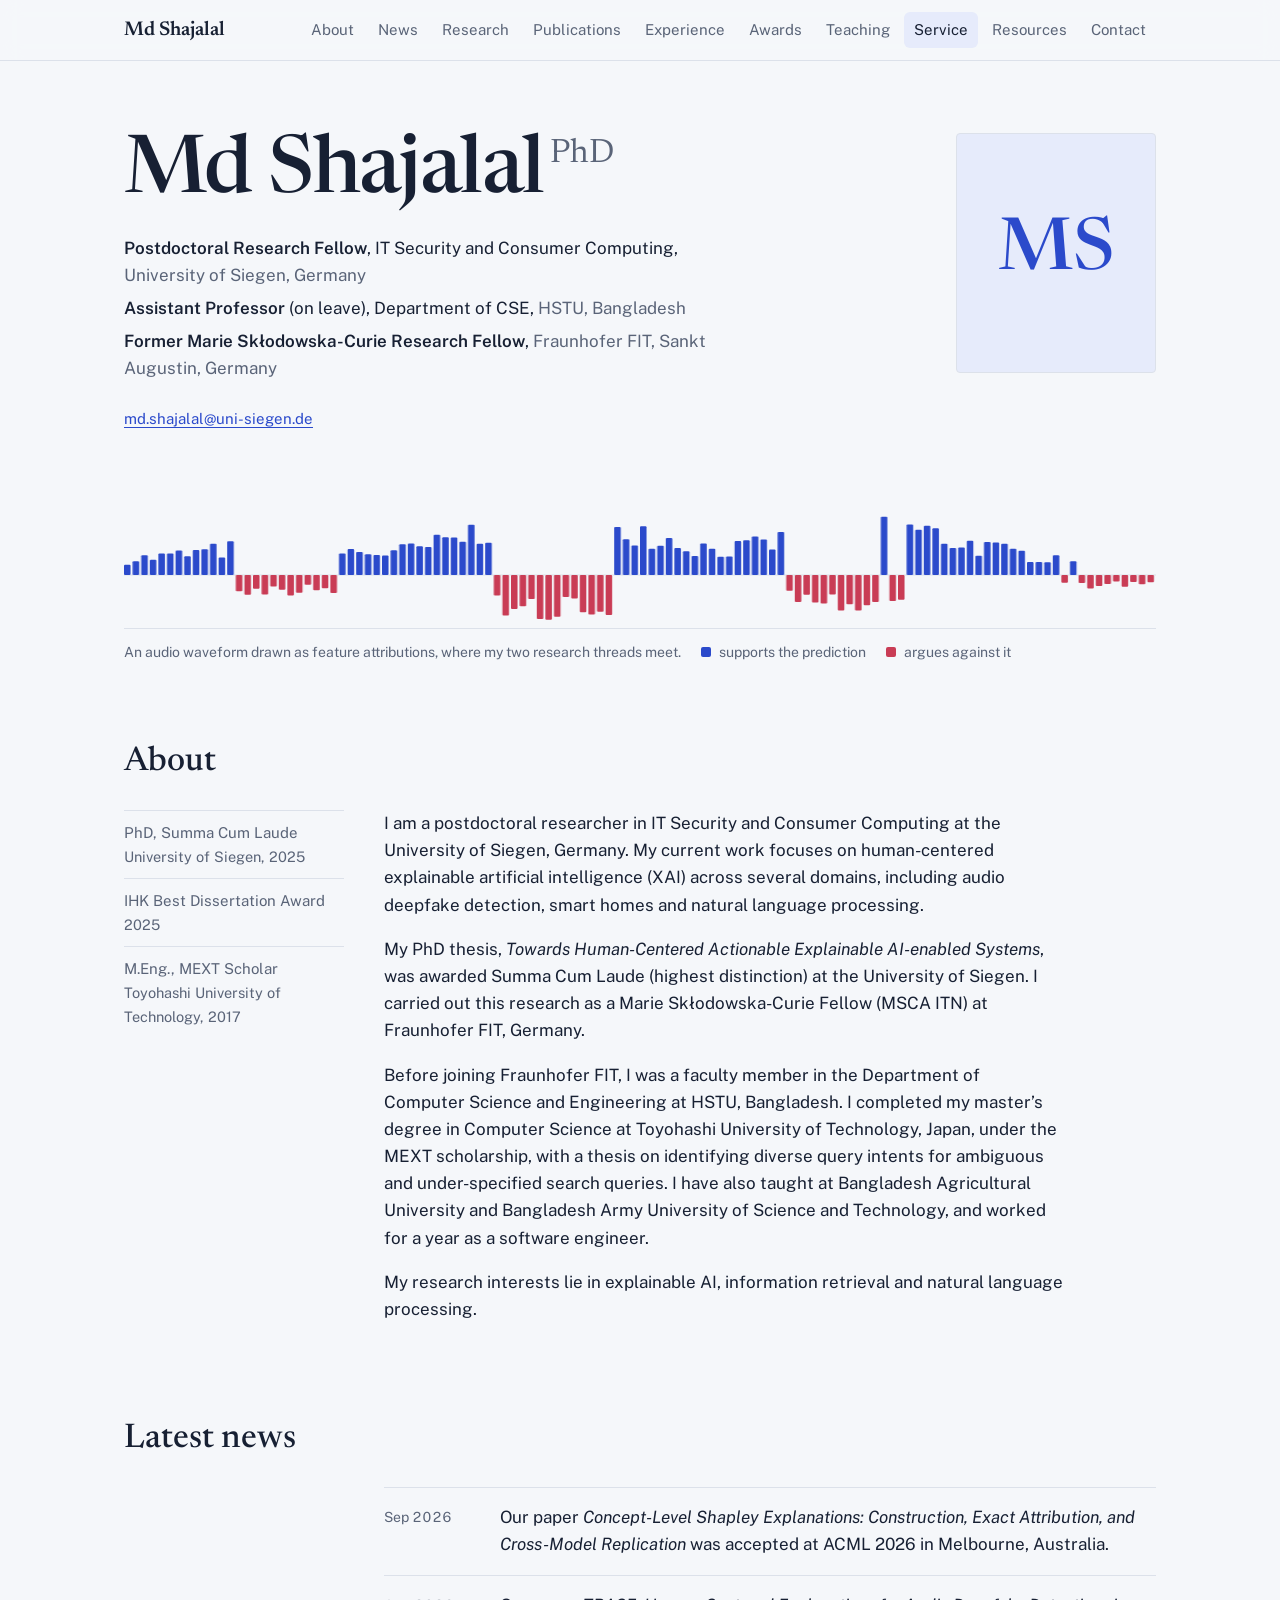
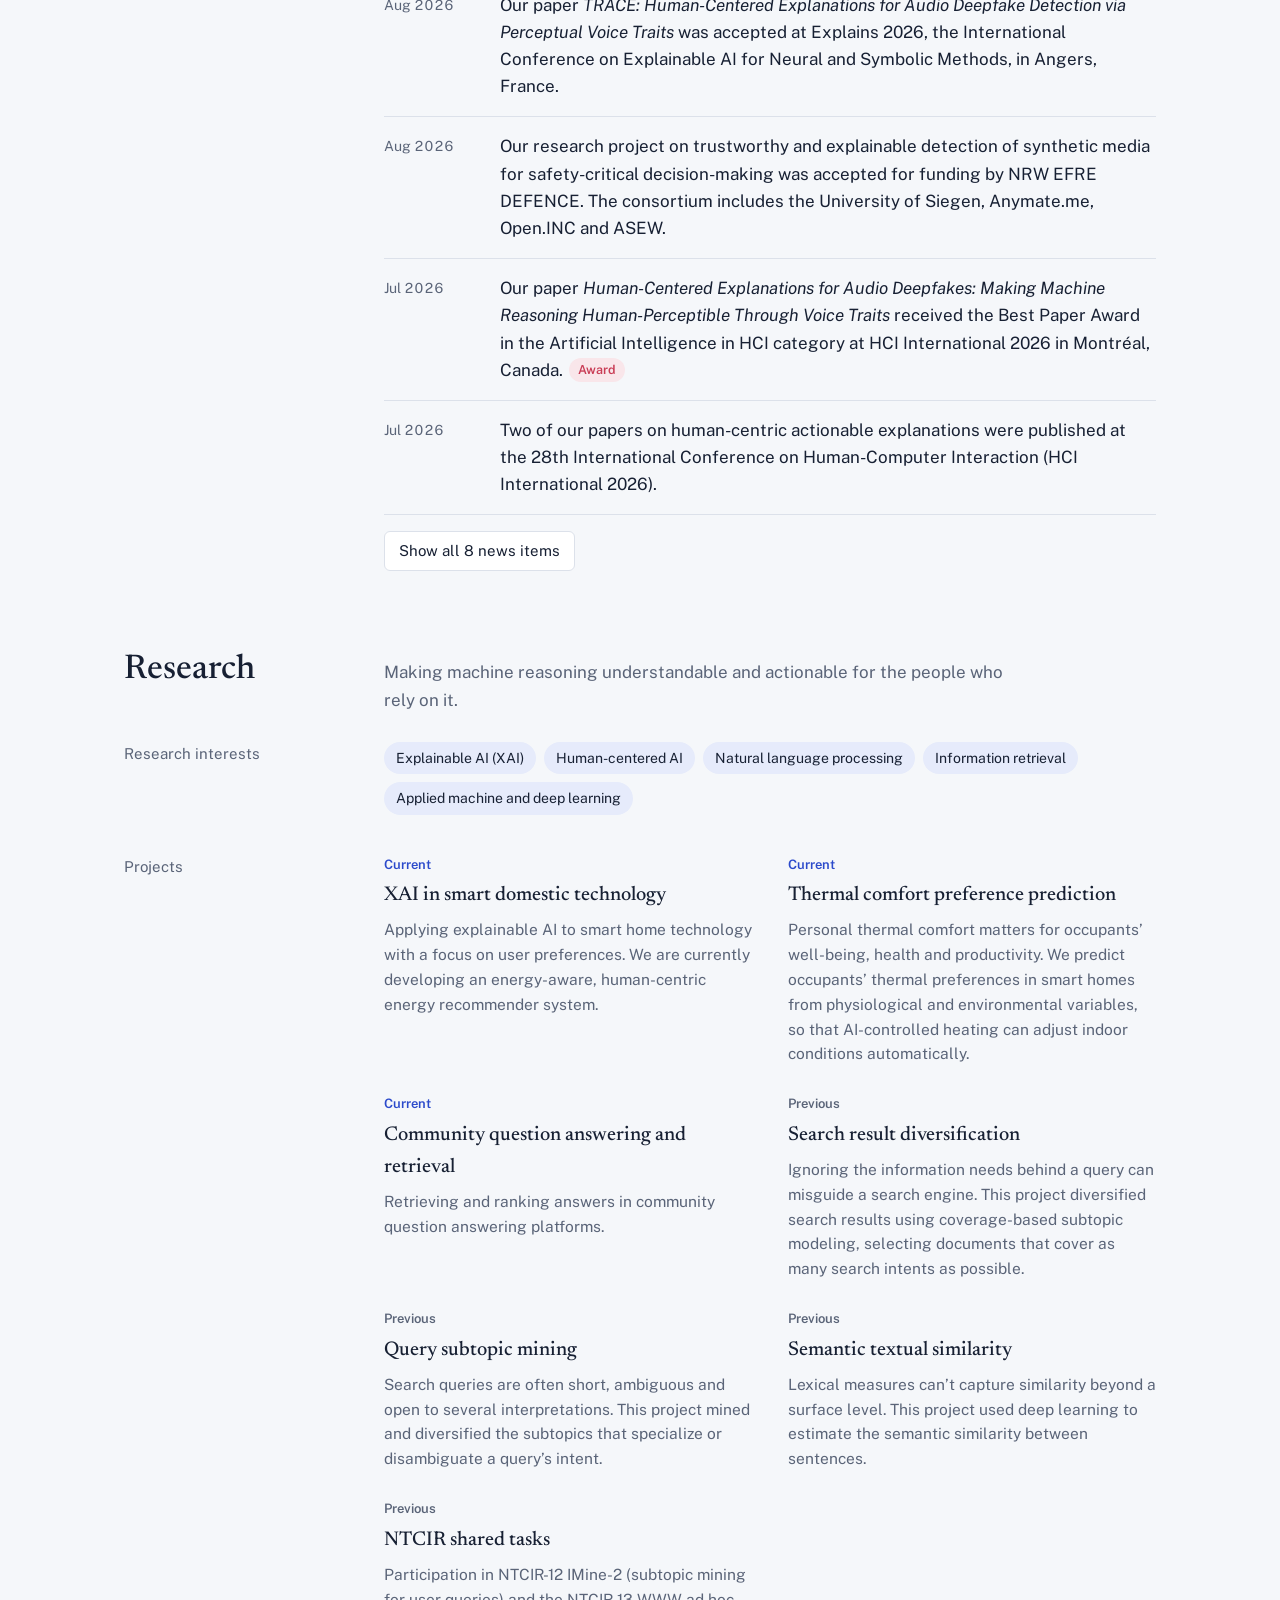
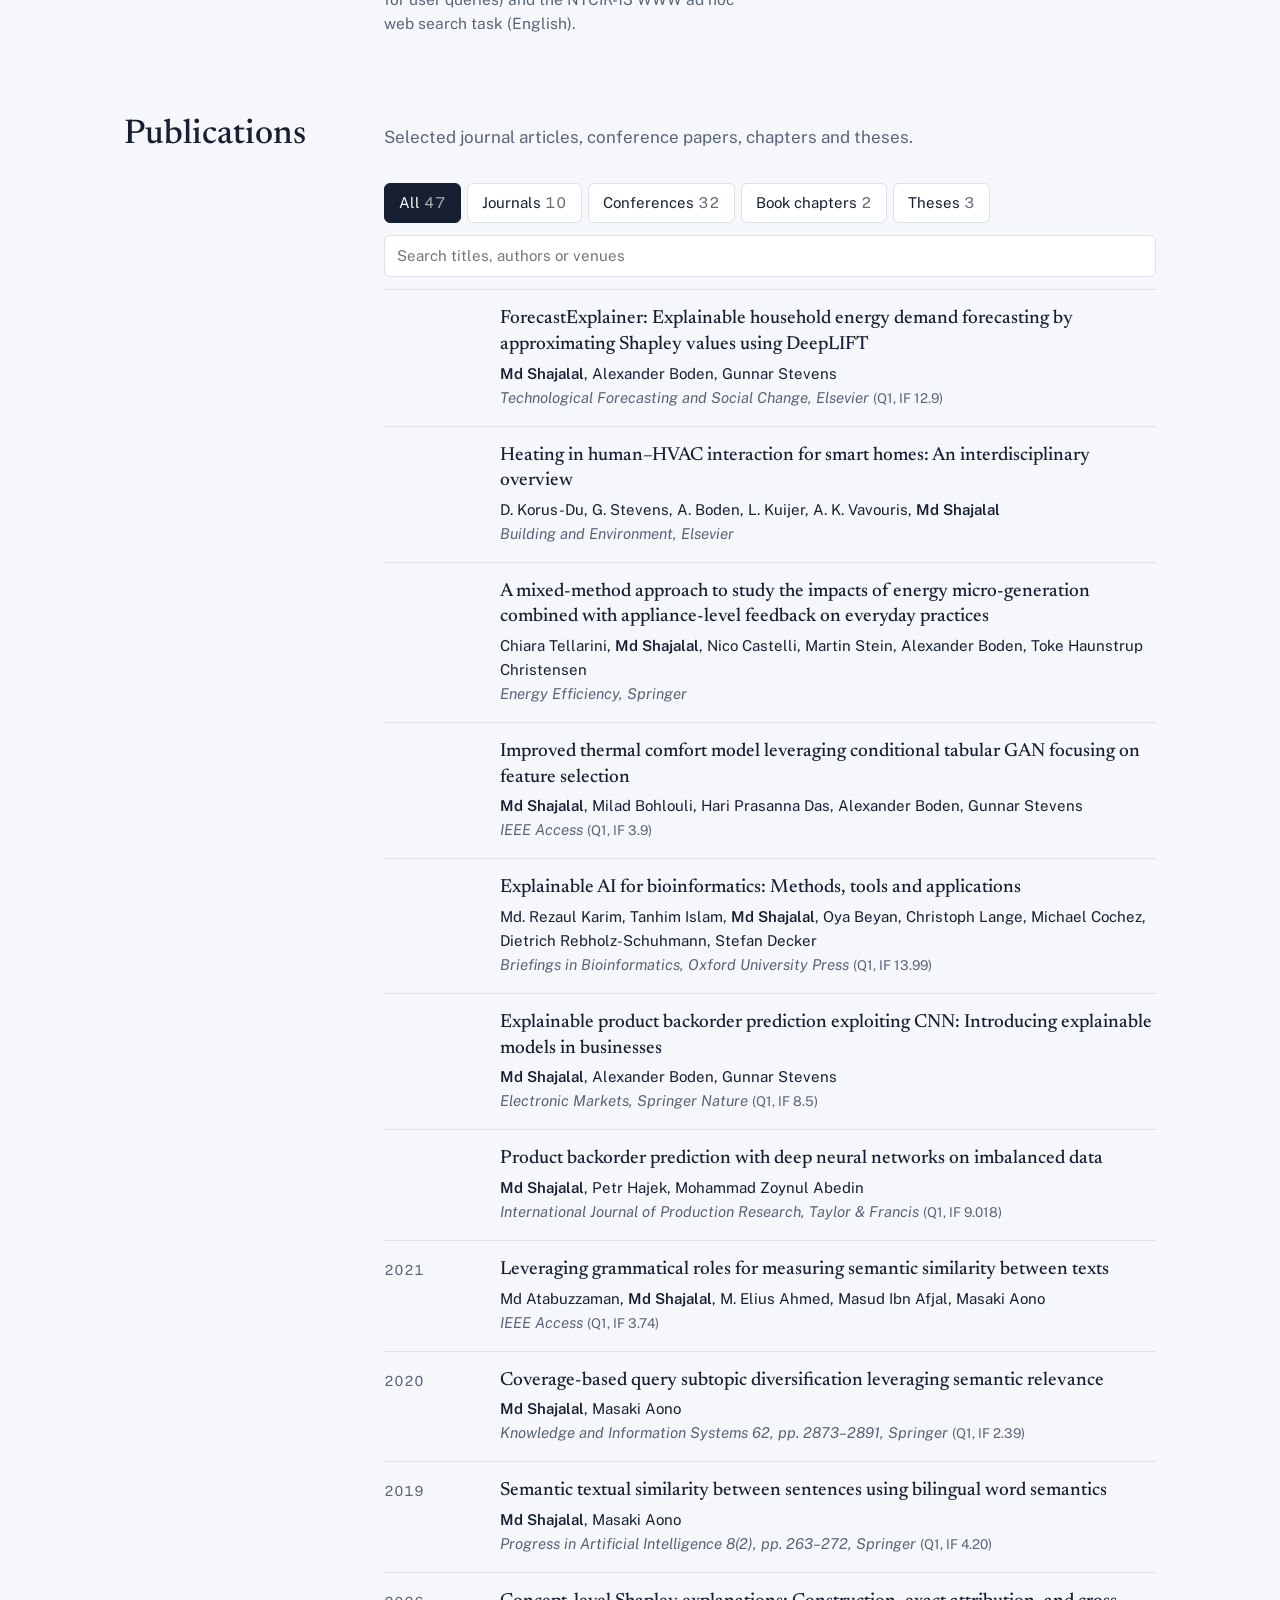
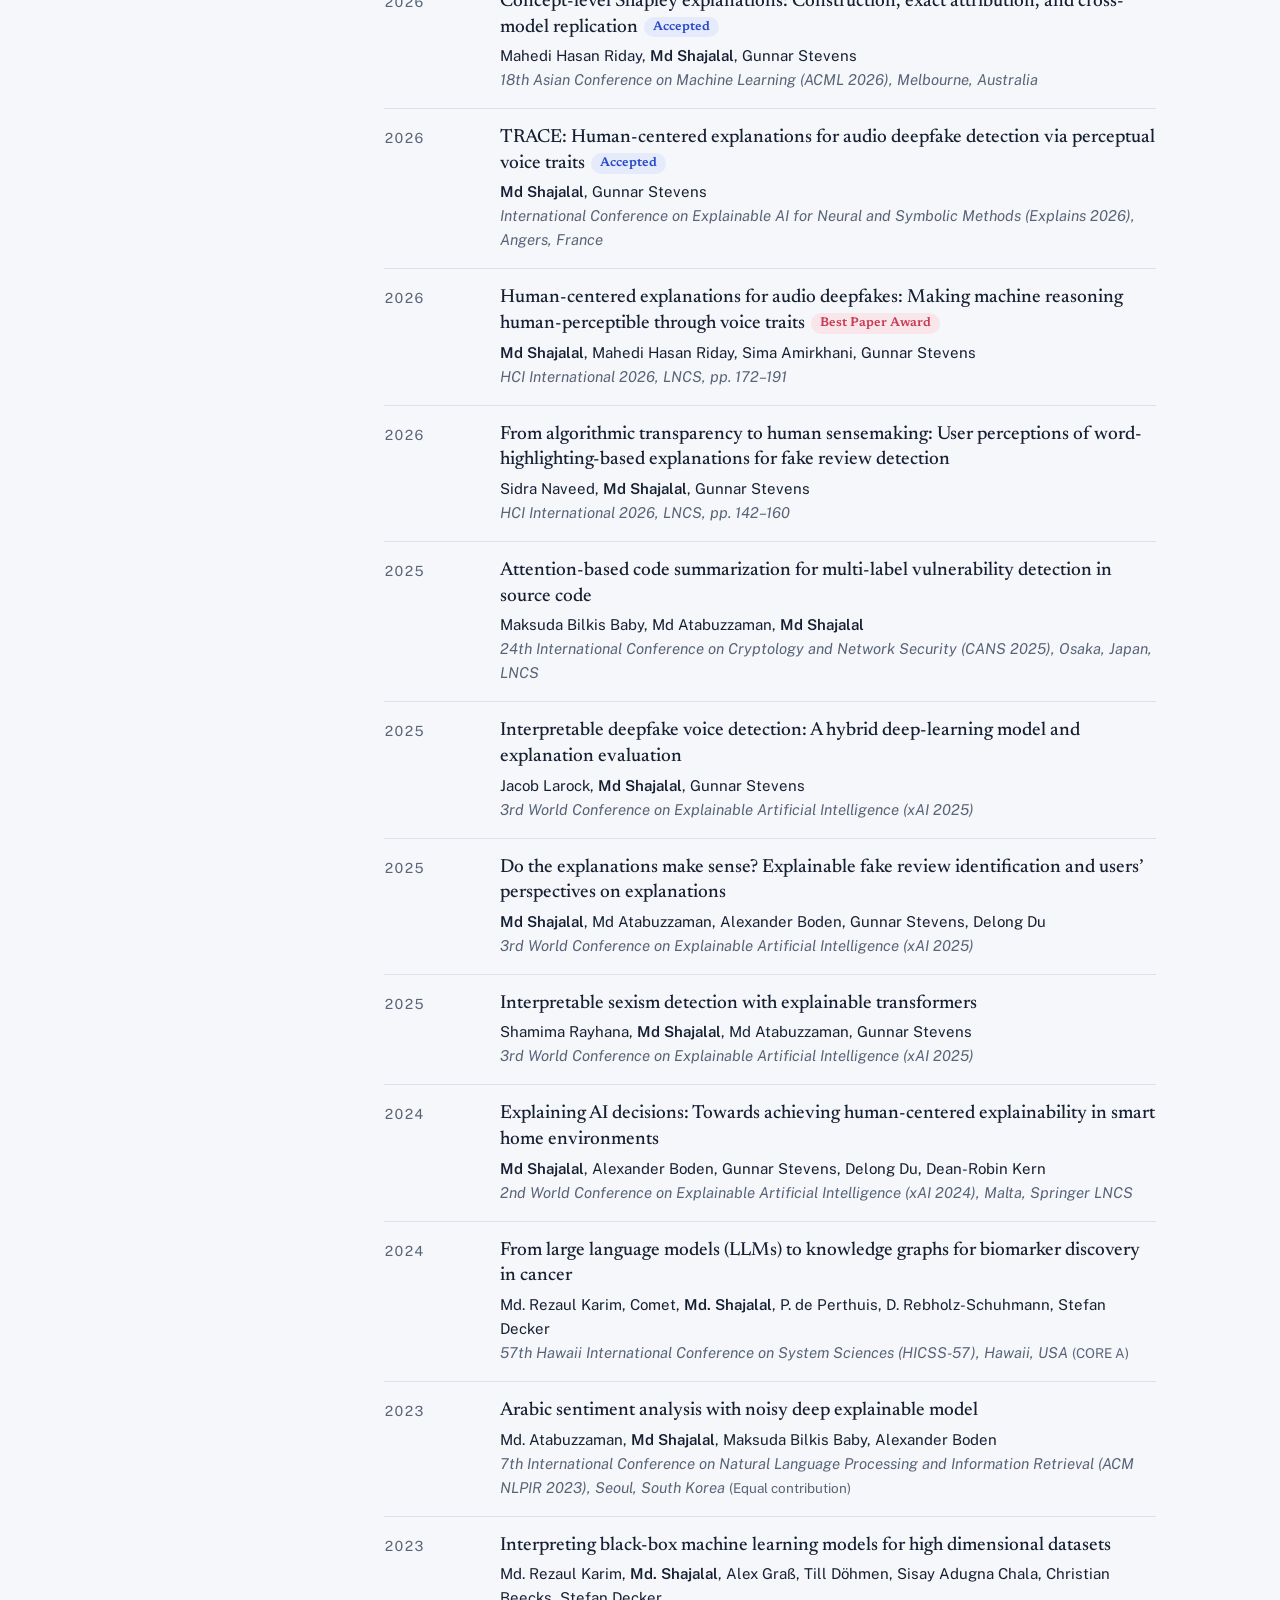
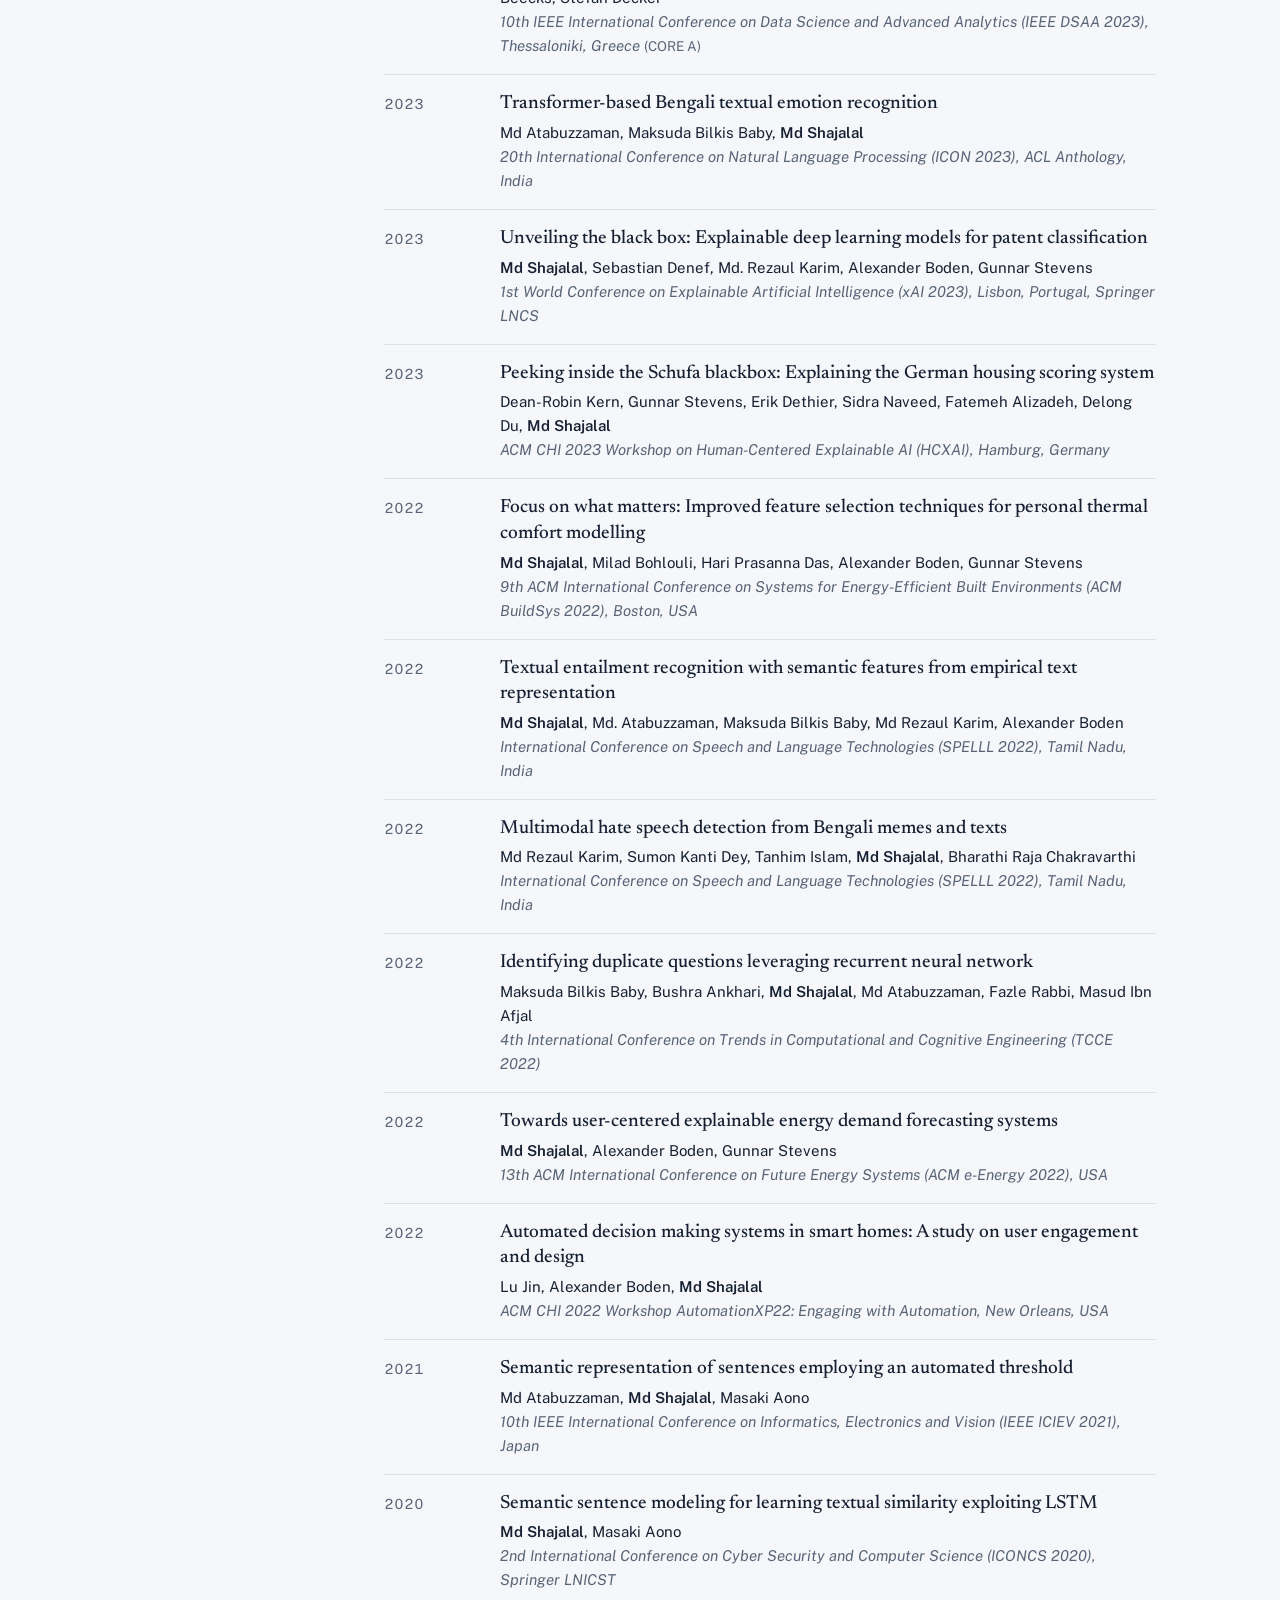
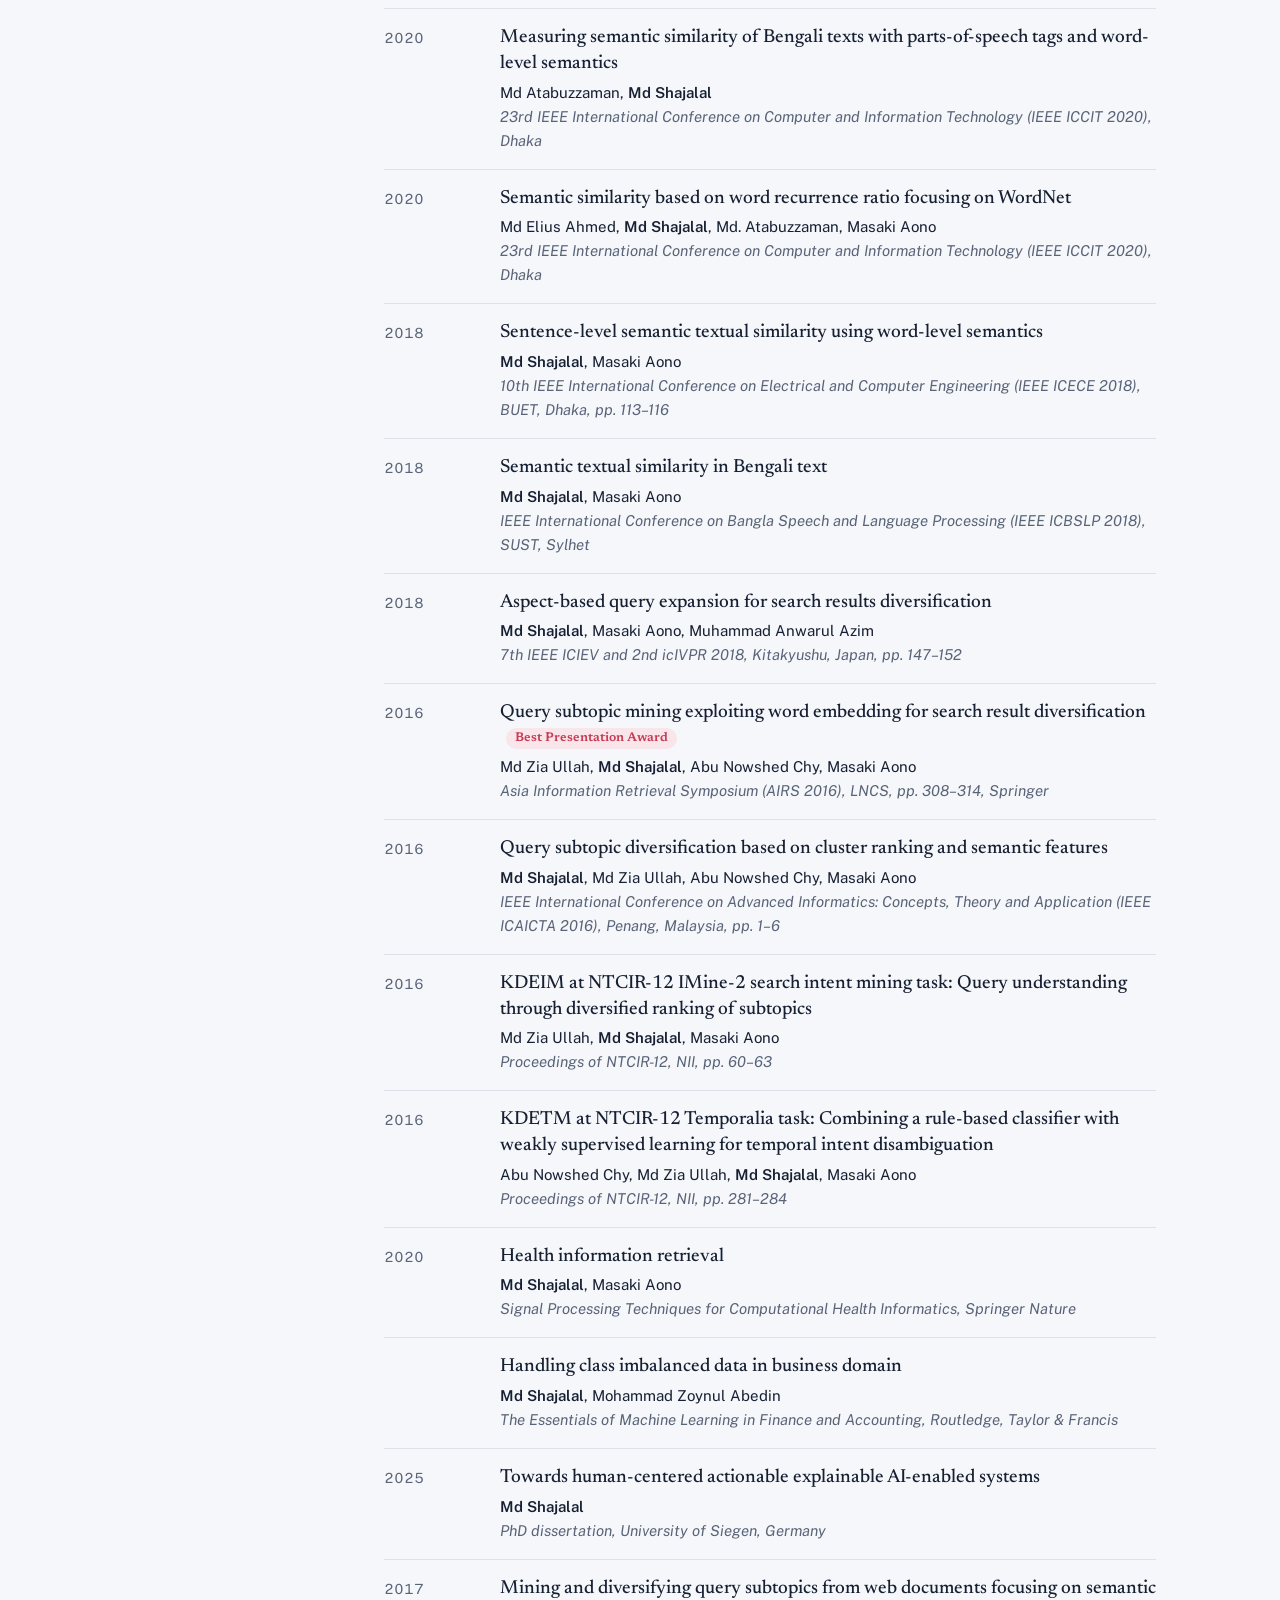
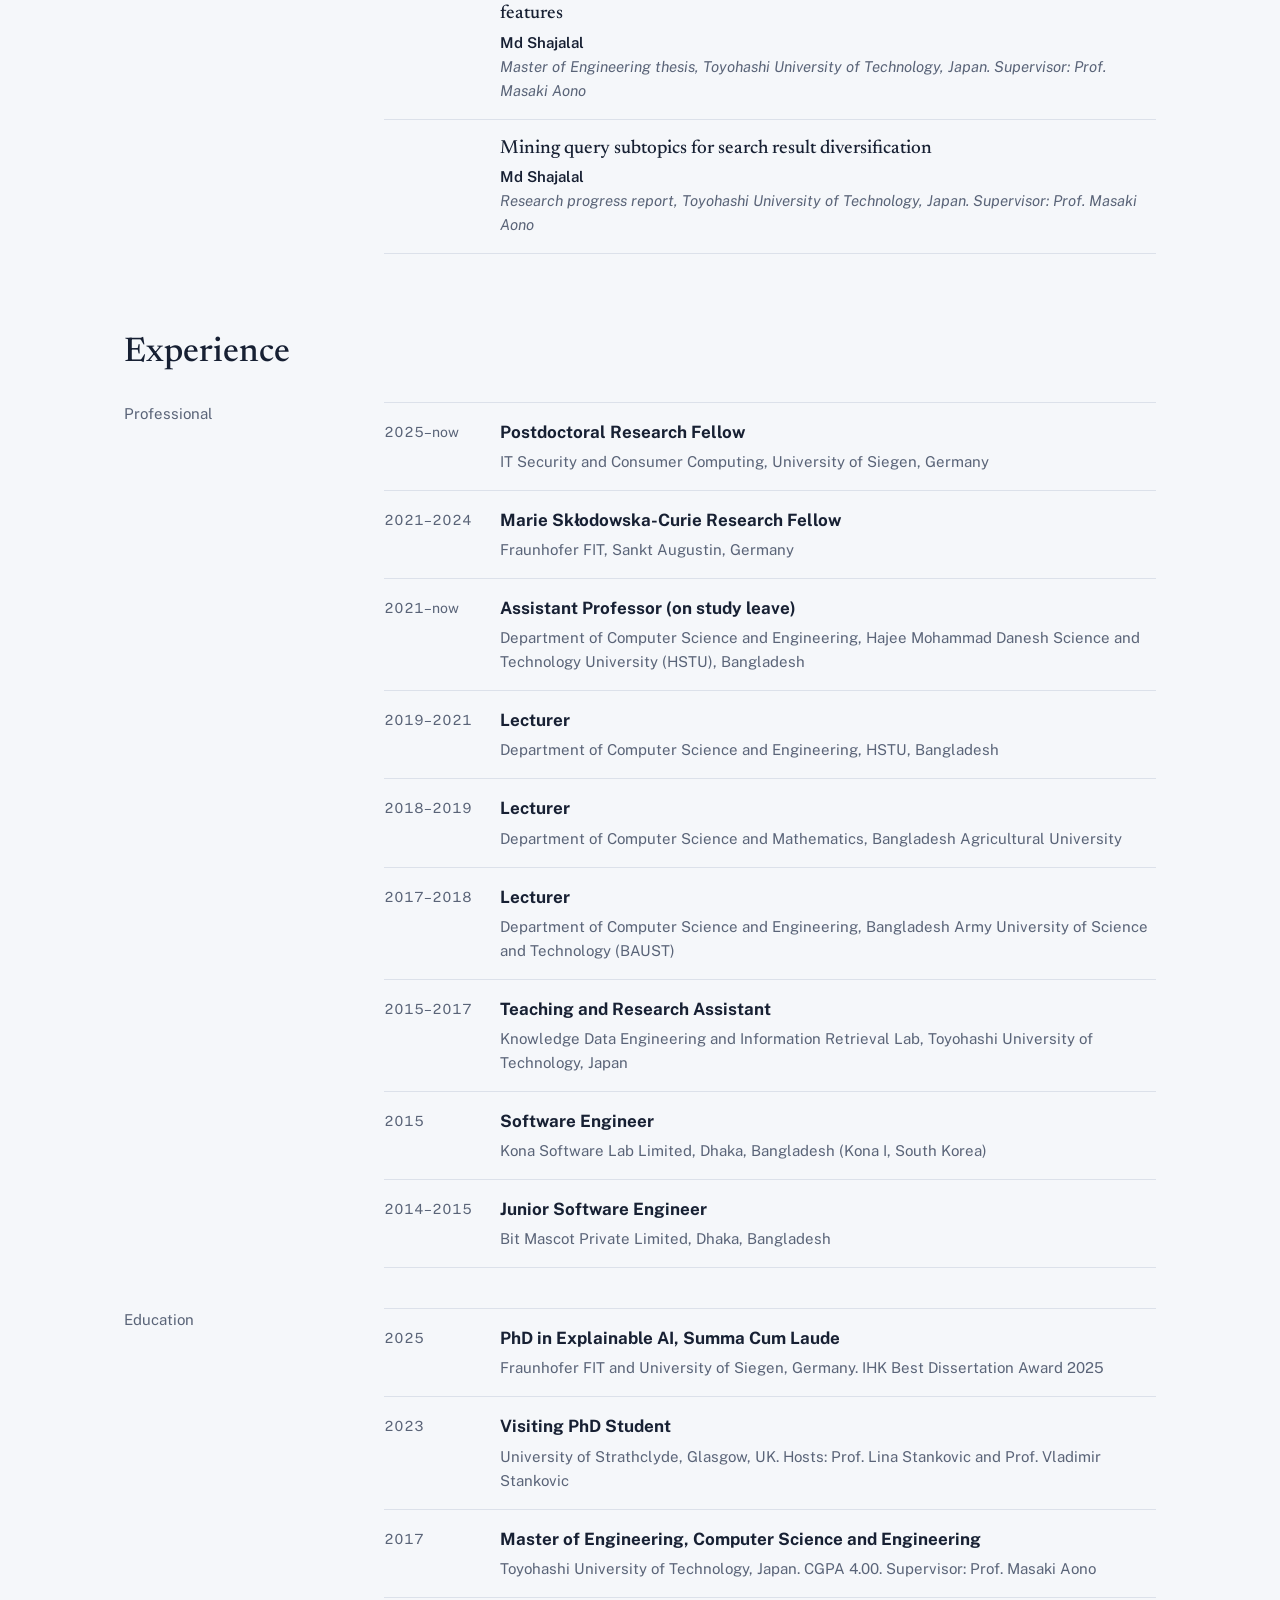
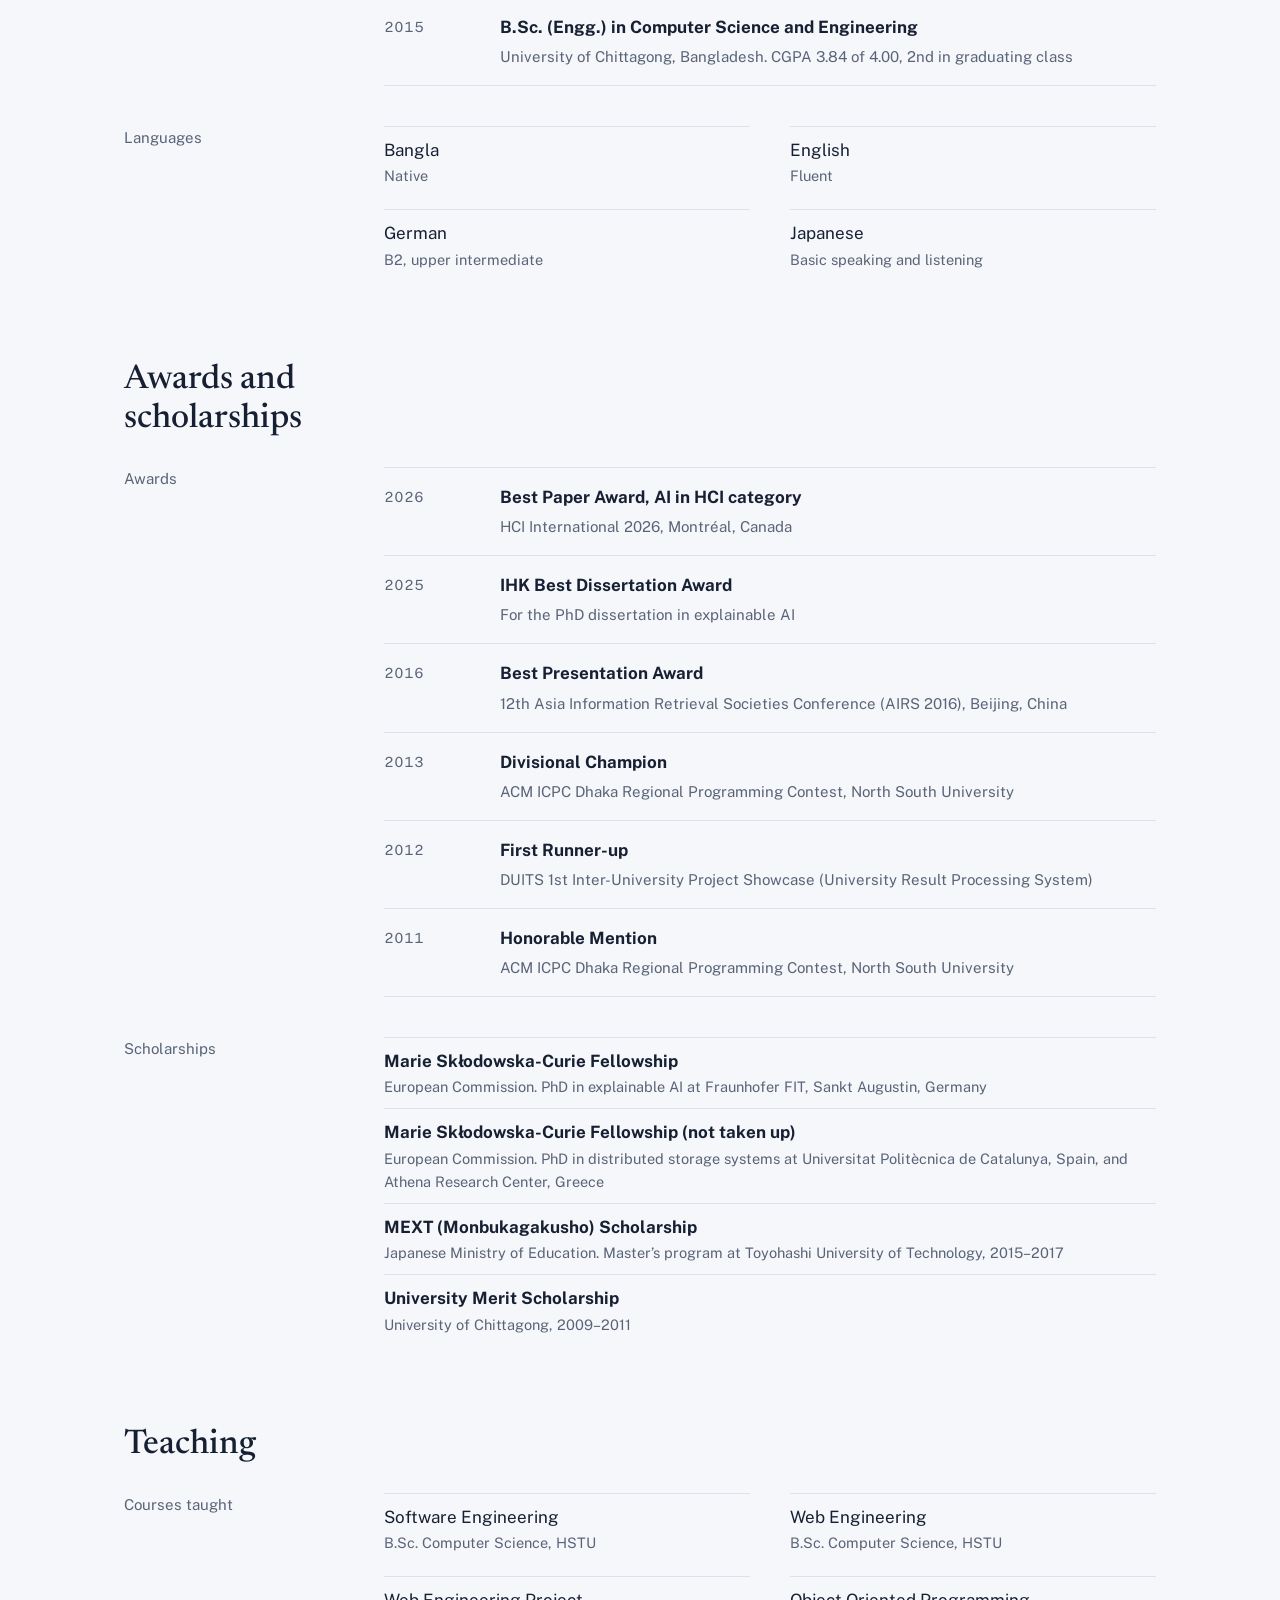
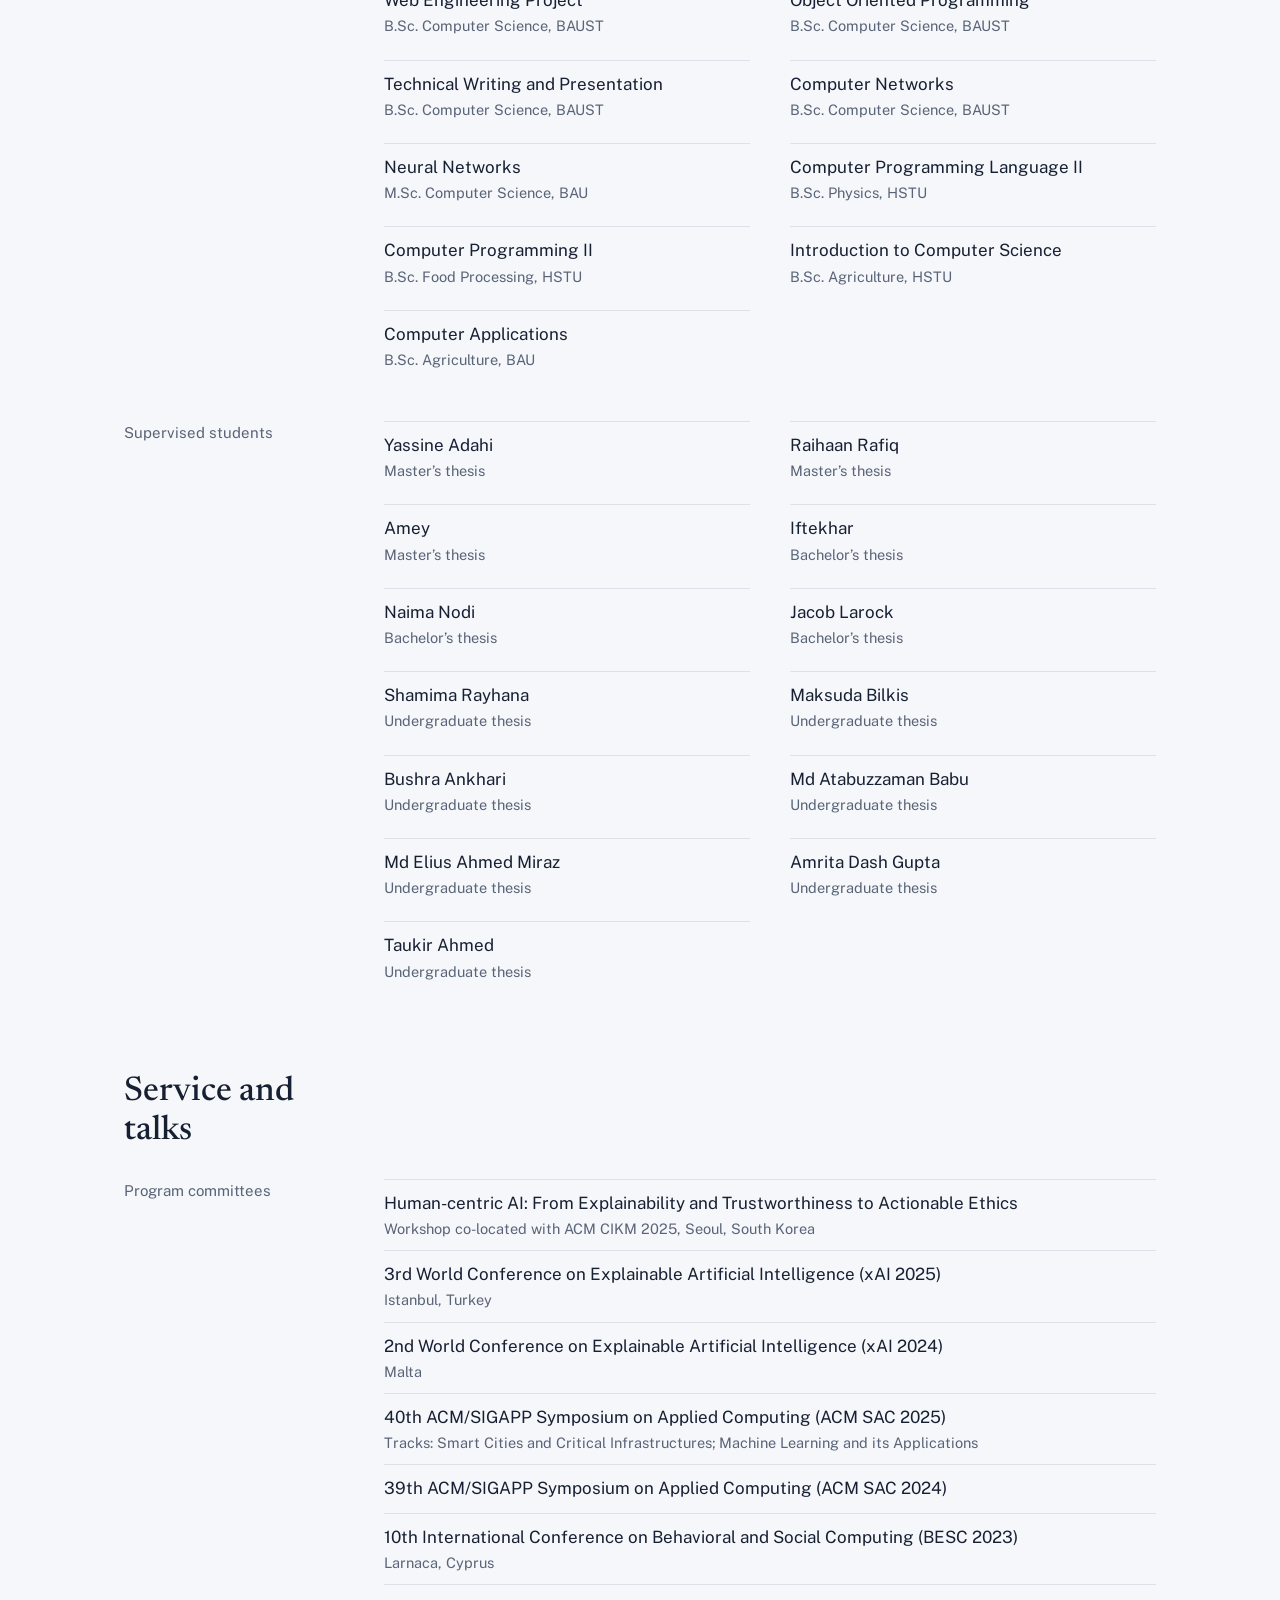
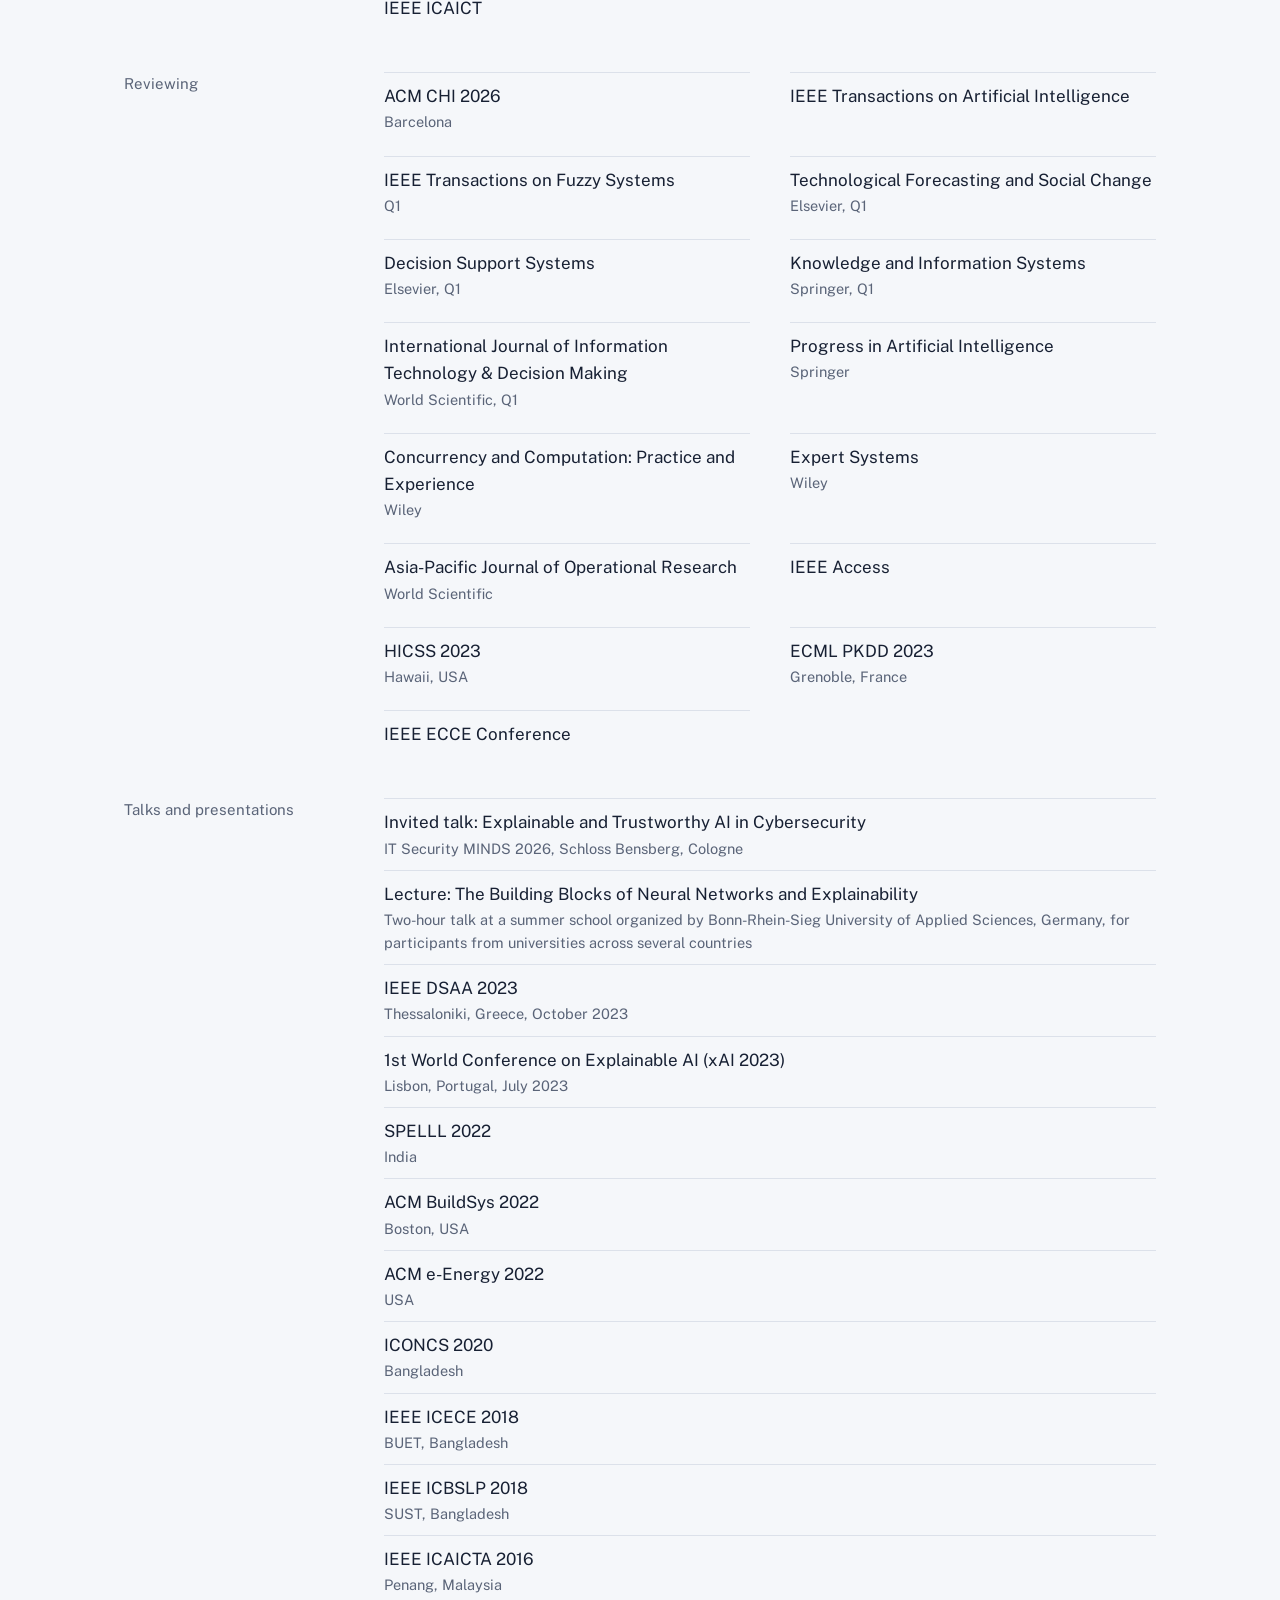
==== index.html @ 3756263b "Add files via upload" ====
<!DOCTYPE html>
<html lang="en">
<head>
<meta charset="utf-8">
<meta name="viewport" content="width=device-width, initial-scale=1, viewport-fit=cover">
<title>Md Shajalal, PhD | Explainable AI Researcher</title>
<meta name="description" content="Md Shajalal, PhD: postdoctoral researcher at the University of Siegen working on human-centered explainable AI, audio deepfake detection, NLP and information retrieval.">
<meta property="og:title" content="Md Shajalal, PhD">
<meta property="og:description" content="Human-centered explainable AI, audio deepfake detection, NLP and information retrieval.">
<meta property="og:type" content="website">
<link rel="preconnect" href="https://fonts.googleapis.com">
<link rel="preconnect" href="https://fonts.gstatic.com" crossorigin>
<link href="https://fonts.googleapis.com/css2?family=Newsreader:opsz,wght@6..72,400;6..72,500;6..72,600&family=Public+Sans:wght@400;500;600&display=swap" rel="stylesheet">
<style>
:root{
  --bg:#F5F7FA; --surface:#FFFFFF; --ink:#172033; --muted:#5A6478; --line:#DCE1EA;
  --pos:#2B4ACB; --neg:#C93C55; --pos-soft:#E6EBFB; --neg-soft:#F9E6EA;
  --serif:"Newsreader", "Iowan Old Style", Georgia, "Times New Roman", serif;
  --sans:"Public Sans", "Segoe UI", system-ui, -apple-system, Roboto, Arial, sans-serif;
  --wrap:1080px;
  color-scheme: light;
}
@media (prefers-color-scheme: dark){
  :root{
    --bg:#0E1320; --surface:#151B2B; --ink:#E5E9F2; --muted:#9AA4B8; --line:#273046;
    --pos:#8FA6FF; --neg:#F0788C; --pos-soft:#1C2645; --neg-soft:#3A1E28;
    color-scheme: dark;
  }
}
*,*::before,*::after{box-sizing:border-box}
html{scroll-behavior:smooth;scroll-padding-top:72px;-webkit-text-size-adjust:100%}
@media (prefers-reduced-motion: reduce){html{scroll-behavior:auto}}
body{margin:0;background:var(--bg);color:var(--ink);font-family:var(--sans);font-size:17px;line-height:1.6;
  padding-bottom:env(safe-area-inset-bottom,0px)}
a{color:var(--pos);text-decoration-thickness:1px;text-underline-offset:3px}
a:hover{text-decoration-thickness:2px}
:focus-visible{outline:2px solid var(--pos);outline-offset:3px;border-radius:2px}
img{max-width:100%}
.wrap{max-width:var(--wrap);margin:0 auto;padding:0 24px}

/* Header */
header.top{position:sticky;top:0;z-index:20;background:color-mix(in srgb,var(--bg) 88%,transparent);
  backdrop-filter:blur(10px);-webkit-backdrop-filter:blur(10px);border-bottom:1px solid var(--line);
  padding-top:env(safe-area-inset-top,0px)}
header.top .wrap{display:flex;align-items:center;gap:24px;height:60px}
.brand{font-family:var(--serif);font-size:20px;font-weight:600;color:var(--ink);text-decoration:none;white-space:nowrap}
nav.sections{display:flex;gap:4px;overflow-x:auto;scrollbar-width:none;margin-left:auto}
nav.sections::-webkit-scrollbar{display:none}
nav.sections a{color:var(--muted);text-decoration:none;font-size:15px;padding:6px 10px;border-radius:6px;white-space:nowrap}
nav.sections a:hover,nav.sections a.active{color:var(--ink);background:var(--pos-soft)}
@media (max-width:720px){
  header.top .wrap{flex-direction:column;align-items:stretch;height:auto;gap:0;padding-top:10px}
  nav.sections{margin:0 -24px;padding:6px 18px 8px}
  html{scroll-padding-top:100px}
}

/* Hero */
.hero{padding:72px 0 0}
.hero-grid{display:grid;grid-template-columns:1fr auto;gap:48px;align-items:start}
.hero h1{font-family:var(--serif);font-weight:500;font-size:clamp(44px,7vw,80px);line-height:1.02;letter-spacing:-0.02em;margin:0 0 20px}
.hero h1 .deg{font-size:.42em;color:var(--muted);font-weight:400;letter-spacing:0;vertical-align:.9em;margin-left:.2em}
.roles{list-style:none;padding:0;margin:0 0 24px;max-width:60ch}
.roles li{margin:0 0 6px}
.roles strong{font-weight:600}
.roles span{color:var(--muted)}
.profile-links{display:flex;flex-wrap:wrap;gap:8px 18px;font-size:15px}
.portrait{width:200px;height:240px;border-radius:4px;overflow:hidden;background:var(--pos-soft);display:grid;place-items:center;border:1px solid var(--line)}
.portrait img{width:100%;height:100%;object-fit:cover}
.portrait .mono{font-family:var(--serif);font-size:72px;color:var(--pos);font-weight:500}
@media (max-width:720px){
  .hero{padding-top:40px}
  .hero-grid{grid-template-columns:1fr}
  .portrait{width:120px;height:144px;order:-1}
  .portrait .mono{font-size:44px}
}

/* Attribution waveform */
.wave{margin:48px 0 0;position:relative}
.wave svg{display:block;width:100%;height:150px}
.wave rect{transform-box:fill-box;transform-origin:50% 100%}
.wave rect.down{transform-origin:50% 0%}
.wave figcaption{display:flex;flex-wrap:wrap;gap:6px 20px;font-size:14px;color:var(--muted);padding:12px 0 0;border-top:1px solid var(--line);margin-top:-1px}
.key{display:inline-flex;align-items:center;gap:8px}
.key i{width:10px;height:10px;border-radius:2px;display:inline-block}
@keyframes grow{from{transform:scaleY(0)}to{transform:scaleY(1)}}
.wave.animate rect{animation:grow .9s cubic-bezier(.2,.7,.2,1) both}
@media (prefers-reduced-motion: reduce){.wave.animate rect{animation:none}}

/* Sections */
section.block{padding:80px 0 0}
.sec-head{display:grid;grid-template-columns:220px 1fr;gap:40px;margin-bottom:28px;align-items:baseline}
.sec-head h2{font-family:var(--serif);font-weight:500;font-size:34px;line-height:1.15;margin:0}
.sec-head p{margin:0;color:var(--muted);max-width:62ch}
.sec-body{display:grid;grid-template-columns:220px 1fr;gap:40px}
.sec-body > .main{min-width:0}
.sec-body > .side{color:var(--muted);font-size:15px}
@media (max-width:860px){
  .sec-head,.sec-body{grid-template-columns:1fr;gap:12px}
  section.block{padding-top:56px}
}
.prose p{max-width:68ch;margin:0 0 1em}
h3{font-family:var(--serif);font-weight:500;font-size:23px;margin:36px 0 14px}
h3:first-child{margin-top:0}

.chips{display:flex;flex-wrap:wrap;gap:8px;margin:0;padding:0;list-style:none}
.chips li{font-size:14px;padding:5px 12px;border-radius:999px;background:var(--pos-soft);color:var(--ink)}

/* Dated lists: news, publications, timeline */
.dated{list-style:none;margin:0;padding:0}
.dated > li{display:grid;grid-template-columns:96px 1fr;gap:20px;padding:16px 0;border-top:1px solid var(--line)}
.dated > li:last-child{border-bottom:1px solid var(--line)}
.dated .when{font-size:14px;color:var(--muted);padding-top:2px;font-variant-numeric:tabular-nums}
.dated .what p{margin:0}
.dated .what .sub{color:var(--muted);font-size:15px;margin-top:4px}
@media (max-width:520px){.dated > li{grid-template-columns:1fr;gap:4px}}
.more-btn{margin-top:16px}

.badge{display:inline-block;font-size:12.5px;font-weight:600;padding:2px 9px;border-radius:999px;vertical-align:2px;margin-left:6px;white-space:nowrap}
.badge.award{background:var(--neg-soft);color:var(--neg)}
.badge.status{background:var(--pos-soft);color:var(--pos)}
.inline-links{display:inline-flex;gap:12px;margin-left:8px;font-size:14px}

/* Publications */
.pub-tools{display:flex;flex-wrap:wrap;gap:12px;align-items:center;margin-bottom:12px}
.tabs{display:flex;flex-wrap:wrap;gap:6px}
button{font:inherit;cursor:pointer}
.tab,.more-btn{border:1px solid var(--line);background:var(--surface);color:var(--ink);padding:7px 14px;border-radius:6px;font-size:15px}
.tab[aria-pressed="true"]{background:var(--ink);color:var(--bg);border-color:var(--ink)}
.tab .n{color:inherit;opacity:.65;margin-left:4px;font-variant-numeric:tabular-nums}
.search{flex:1 1 220px;min-width:0;border:1px solid var(--line);background:var(--surface);color:var(--ink);padding:8px 12px;border-radius:6px;font:inherit;font-size:15px}
.pub .title{font-family:var(--serif);font-size:19px;line-height:1.35;font-weight:500}
.pub .authors{font-size:15px;margin-top:4px}
.pub .authors strong{font-weight:600}
.pub .venue{color:var(--muted);font-size:15px;font-style:italic}
.pub .note{color:var(--muted);font-size:13.5px;font-style:normal}
.empty{color:var(--muted);padding:20px 0}

/* Projects */
.projects{display:grid;grid-template-columns:repeat(auto-fit,minmax(280px,1fr));gap:28px 36px}
.project h4{font-family:var(--serif);font-weight:500;font-size:20px;margin:0 0 6px}
.project p{margin:0;font-size:15.5px;color:var(--muted)}
.project .status{font-size:13px;font-weight:600;color:var(--pos);margin-bottom:4px}
.project.past .status{color:var(--muted)}

/* Two column lists */
.cols{display:grid;grid-template-columns:1fr 1fr;gap:12px 40px}
@media (max-width:640px){.cols{grid-template-columns:1fr}}
.plain{list-style:none;padding:0;margin:0}
.plain li{padding:10px 0;border-top:1px solid var(--line)}
.plain li .sub{display:block;color:var(--muted);font-size:14.5px}

.callout{background:var(--surface);border:1px solid var(--line);border-left:3px solid var(--pos);padding:20px 24px;border-radius:4px}
.callout p{margin:0 0 .8em;max-width:68ch}
.callout p:last-child{margin-bottom:0}

.contact-grid{display:grid;grid-template-columns:repeat(auto-fit,minmax(240px,1fr));gap:24px}
.contact-grid .label{color:var(--muted);font-size:14px}
.contact-grid a{font-size:18px}

footer{margin-top:96px;border-top:1px solid var(--line);padding:24px 0 40px;color:var(--muted);font-size:14px}
footer .wrap{display:flex;flex-wrap:wrap;justify-content:space-between;gap:12px}
.sr{position:absolute;width:1px;height:1px;overflow:hidden;clip:rect(0 0 0 0)}
</style>
</head>
<body>

<header class="top">
  <div class="wrap">
    <a class="brand" href="#top">Md Shajalal</a>
    <nav class="sections" aria-label="Sections">
      <a href="#about">About</a>
      <a href="#news">News</a>
      <a href="#research">Research</a>
      <a href="#publications">Publications</a>
      <a href="#experience">Experience</a>
      <a href="#awards">Awards</a>
      <a href="#teaching">Teaching</a>
      <a href="#service">Service</a>
      <a href="#resources">Resources</a>
      <a href="#contact">Contact</a>
    </nav>
  </div>
</header>

<main id="top">
  <section class="hero">
    <div class="wrap">
      <div class="hero-grid">
        <div>
          <h1>Md Shajalal<span class="deg">PhD</span></h1>
          <ul class="roles">
            <li><strong>Postdoctoral Research Fellow</strong>, IT Security and Consumer Computing, <span>University of Siegen, Germany</span></li>
            <li><strong>Assistant Professor</strong> (on leave), Department of CSE, <span>HSTU, Bangladesh</span></li>
            <li><strong>Former Marie Skłodowska-Curie Research Fellow</strong>, <span>Fraunhofer FIT, Sankt Augustin, Germany</span></li>
          </ul>
          <div class="profile-links" id="profileLinks"></div>
        </div>
        <div class="portrait" id="portrait" aria-hidden="true"><span class="mono">MS</span></div>
      </div>

      <figure class="wave" id="wave">
        <svg id="waveSvg" viewBox="0 0 1000 150" preserveAspectRatio="none" role="img" aria-label="Decorative waveform drawn as feature attributions"></svg>
        <figcaption>
          <span>An audio waveform drawn as feature attributions, where my two research threads meet.</span>
          <span class="key"><i style="background:var(--pos)"></i>supports the prediction</span>
          <span class="key"><i style="background:var(--neg)"></i>argues against it</span>
        </figcaption>
      </figure>
    </div>
  </section>

  <section class="block" id="about">
    <div class="wrap">
      <div class="sec-head"><h2>About</h2></div>
      <div class="sec-body">
        <div class="side">
          <ul class="plain">
            <li>PhD, Summa Cum Laude<span class="sub">University of Siegen, 2025</span></li>
            <li>IHK Best Dissertation Award<span class="sub">2025</span></li>
            <li>M.Eng., MEXT Scholar<span class="sub">Toyohashi University of Technology, 2017</span></li>
          </ul>
        </div>
        <div class="main prose">
          <p>I am a postdoctoral researcher in IT Security and Consumer Computing at the University of Siegen, Germany. My current work focuses on human-centered explainable artificial intelligence (XAI) across several domains, including audio deepfake detection, smart homes and natural language processing.</p>
          <p>My PhD thesis, <em>Towards Human-Centered Actionable Explainable AI-enabled Systems</em>, was awarded Summa Cum Laude (highest distinction) at the University of Siegen. I carried out this research as a Marie Skłodowska-Curie Fellow (MSCA ITN) at Fraunhofer FIT, Germany.</p>
          <p>Before joining Fraunhofer FIT, I was a faculty member in the Department of Computer Science and Engineering at HSTU, Bangladesh. I completed my master’s degree in Computer Science at Toyohashi University of Technology, Japan, under the MEXT scholarship, with a thesis on identifying diverse query intents for ambiguous and under-specified search queries. I have also taught at Bangladesh Agricultural University and Bangladesh Army University of Science and Technology, and worked for a year as a software engineer.</p>
          <p>My research interests lie in explainable AI, information retrieval and natural language processing.</p>
        </div>
      </div>
    </div>
  </section>

  <section class="block" id="news">
    <div class="wrap">
      <div class="sec-head"><h2>Latest news</h2></div>
      <div class="sec-body">
        <div class="side"></div>
        <div class="main">
          <ul class="dated" id="newsList"></ul>
        </div>
      </div>
    </div>
  </section>

  <section class="block" id="research">
    <div class="wrap">
      <div class="sec-head"><h2>Research</h2><p>Making machine reasoning understandable and actionable for the people who rely on it.</p></div>
      <div class="sec-body">
        <div class="side">Research interests</div>
        <div class="main">
          <ul class="chips">
            <li>Explainable AI (XAI)</li>
            <li>Human-centered AI</li>
            <li>Natural language processing</li>
            <li>Information retrieval</li>
            <li>Applied machine and deep learning</li>
          </ul>
        </div>
      </div>
      <div class="sec-body" style="margin-top:40px">
        <div class="side">Projects</div>
        <div class="main"><div class="projects" id="projectList"></div></div>
      </div>
    </div>
  </section>

  <section class="block" id="publications">
    <div class="wrap">
      <div class="sec-head"><h2>Publications</h2><p id="pubProfiles">Full lists are also on my academic profiles.</p></div>
      <div class="sec-body">
        <div class="side"></div>
        <div class="main">
          <div class="pub-tools">
            <div class="tabs" role="group" aria-label="Filter publications by type" id="pubTabs"></div>
            <label class="sr" for="pubSearch">Search publications</label>
            <input class="search" id="pubSearch" type="search" placeholder="Search titles, authors or venues">
          </div>
          <ul class="dated" id="pubList"></ul>
        </div>
      </div>
    </div>
  </section>

  <section class="block" id="experience">
    <div class="wrap">
      <div class="sec-head"><h2>Experience</h2></div>
      <div class="sec-body">
        <div class="side">Professional</div>
        <div class="main"><ul class="dated" id="expList"></ul></div>
      </div>
      <div class="sec-body" style="margin-top:40px">
        <div class="side">Education</div>
        <div class="main"><ul class="dated" id="eduList"></ul></div>
      </div>
      <div class="sec-body" style="margin-top:40px">
        <div class="side">Languages</div>
        <div class="main">
          <ul class="plain cols">
            <li>Bangla<span class="sub">Native</span></li>
            <li>English<span class="sub">Fluent</span></li>
            <li>German<span class="sub">B2, upper intermediate</span></li>
            <li>Japanese<span class="sub">Basic speaking and listening</span></li>
          </ul>
        </div>
      </div>
    </div>
  </section>

  <section class="block" id="awards">
    <div class="wrap">
      <div class="sec-head"><h2>Awards and scholarships</h2></div>
      <div class="sec-body">
        <div class="side">Awards</div>
        <div class="main"><ul class="dated" id="awardList"></ul></div>
      </div>
      <div class="sec-body" style="margin-top:40px">
        <div class="side">Scholarships</div>
        <div class="main"><ul class="plain" id="scholarList"></ul></div>
      </div>
    </div>
  </section>

  <section class="block" id="teaching">
    <div class="wrap">
      <div class="sec-head"><h2>Teaching</h2></div>
      <div class="sec-body">
        <div class="side">Courses taught</div>
        <div class="main"><ul class="plain cols" id="courseList"></ul></div>
      </div>
      <div class="sec-body" style="margin-top:40px">
        <div class="side">Supervised students</div>
        <div class="main"><ul class="plain cols" id="studentList"></ul></div>
      </div>
    </div>
  </section>

  <section class="block" id="service">
    <div class="wrap">
      <div class="sec-head"><h2>Service and talks</h2></div>
      <div class="sec-body">
        <div class="side">Program committees</div>
        <div class="main"><ul class="plain" id="pcList"></ul></div>
      </div>
      <div class="sec-body" style="margin-top:40px">
        <div class="side">Reviewing</div>
        <div class="main"><ul class="plain cols" id="reviewList"></ul></div>
      </div>
      <div class="sec-body" style="margin-top:40px">
        <div class="side">Talks and presentations</div>
        <div class="main"><ul class="plain" id="talkList"></ul></div>
      </div>
    </div>
  </section>

  <section class="block" id="resources">
    <div class="wrap">
      <div class="sec-head"><h2>Resources</h2></div>
      <div class="sec-body">
        <div class="side">Dataset</div>
        <div class="main">
          <div class="callout">
            <h3 style="margin-top:0">Bengali Semantic Textual Similarity (STS) dataset</h3>
            <p>Measuring textual similarity is central to many retrieval and NLP applications, including summarization, machine translation, plagiarism detection, sentiment analysis, relevance feedback and subtopic mining.</p>
            <p><strong>Task.</strong> Given two Bengali sentences, a method returns a continuous similarity score from 0 to 5, where 0 means the sentences are semantically independent and 5 means they are equivalent. Performance is measured by the Pearson correlation between system scores and human judgments.</p>
            <p>Details are in our paper <em>Semantic Textual Similarity in Bengali Text</em> (IEEE ICBSLP 2018). If you use this dataset, please cite it.<span id="stsLinks"></span></p>
          </div>
        </div>
      </div>
      <div class="sec-body" style="margin-top:40px">
        <div class="side">Reading and data</div>
        <div class="main" id="resourceGroups"></div>
      </div>
    </div>
  </section>

  <section class="block" id="contact">
    <div class="wrap">
      <div class="sec-head"><h2>Contact</h2><p>I’m happy to hear about collaborations, student projects and speaking invitations.</p></div>
      <div class="sec-body">
        <div class="side"></div>
        <div class="main contact-grid">
          <div><div class="label">University of Siegen</div><a href="mailto:md.shajalal@uni-siegen.de">md.shajalal@uni-siegen.de</a></div>
          <div><div class="label">HSTU, Bangladesh</div><a href="mailto:shajalal@hstu.ac.bd">shajalal@hstu.ac.bd</a></div>
        </div>
      </div>
    </div>
  </section>
</main>

<footer>
  <div class="wrap">
    <span>© <span id="year">2026</span> Md Shajalal</span>
    <a href="#top">Back to top</a>
  </div>
</footer>

<script>
/* =========================================================
   EDIT HERE: your links.
   Paste a full URL between the quotes. Anything left empty
   is simply hidden on the page.
   ========================================================= */
const PROFILE = {
  photo:   "",   // e.g. "photo.jpg" (upload the image next to index.html)
  cv:      "",   // e.g. "Md_Shajalal_CV.pdf"
  scholar: "",   // Google Scholar profile URL
  scopus:  "",
  wos:     "",   // Web of Science
  dblp:    "",
  orcid:   "",
  stsDataset: "",  // Bengali STS dataset download
  stsPaper:   ""   // paper link for the dataset
};

/* ---------- News: add new items at the top ---------- */
const NEWS = [
  { date:"Sep 2026", text:"Our paper <em>Concept-Level Shapley Explanations: Construction, Exact Attribution, and Cross-Model Replication</em> was accepted at ACML 2026 in Melbourne, Australia." },
  { date:"Aug 2026", text:"Our paper <em>TRACE: Human-Centered Explanations for Audio Deepfake Detection via Perceptual Voice Traits</em> was accepted at Explains 2026, the International Conference on Explainable AI for Neural and Symbolic Methods, in Angers, France." },
  { date:"Aug 2026", text:"Our research project on trustworthy and explainable detection of synthetic media for safety-critical decision-making was accepted for funding by NRW EFRE DEFENCE. The consortium includes the University of Siegen, Anymate.me, Open.INC and ASEW." },
  { date:"Jul 2026", text:"Our paper <em>Human-Centered Explanations for Audio Deepfakes: Making Machine Reasoning Human-Perceptible Through Voice Traits</em> received the Best Paper Award in the Artificial Intelligence in HCI category at HCI International 2026 in Montréal, Canada.", award:true,
    links:[{label:"Photo 1",url:""},{label:"Photo 2",url:""},{label:"Video",url:""}] },
  { date:"Jul 2026", text:"Two of our papers on human-centric actionable explanations were published at the 28th International Conference on Human-Computer Interaction (HCI International 2026).",
    links:[{label:"Paper 1",url:""},{label:"Paper 2",url:""}] },
  { date:"Jun 2026", text:"The University of Siegen highlighted the research outcomes of the AntiScam project, which I coordinate.", links:[{label:"Article",url:""}] },
  { date:"May 2026", text:"My research was featured by the University of Siegen and published through Informationsdienst Wissenschaft (idw), one of Germany’s leading science news platforms.",
    links:[{label:"English",url:""},{label:"German",url:""}] },
  { date:"Apr 2026", text:"I gave an invited talk, <em>Explainable and Trustworthy AI in Cybersecurity</em>, at the IT Security MINDS conference 2026 at Althoff Grandhotel Schloss Bensberg, Cologne." }
];

/* ---------- Projects ---------- */
const PROJECTS = [
  { now:true, title:"XAI in smart domestic technology", text:"Applying explainable AI to smart home technology with a focus on user preferences. We are currently developing an energy-aware, human-centric energy recommender system." },
  { now:true, title:"Thermal comfort preference prediction", text:"Personal thermal comfort matters for occupants’ well-being, health and productivity. We predict occupants’ thermal preferences in smart homes from physiological and environmental variables, so that AI-controlled heating can adjust indoor conditions automatically." },
  { now:true, title:"Community question answering and retrieval", text:"Retrieving and ranking answers in community question answering platforms." },
  { now:false, title:"Search result diversification", text:"Ignoring the information needs behind a query can misguide a search engine. This project diversified search results using coverage-based subtopic modeling, selecting documents that cover as many search intents as possible." },
  { now:false, title:"Query subtopic mining", text:"Search queries are often short, ambiguous and open to several interpretations. This project mined and diversified the subtopics that specialize or disambiguate a query’s intent." },
  { now:false, title:"Semantic textual similarity", text:"Lexical measures can’t capture similarity beyond a surface level. This project used deep learning to estimate the semantic similarity between sentences." },
  { now:false, title:"NTCIR shared tasks", text:"Participation in NTCIR-12 IMine-2 (subtopic mining for user queries) and the NTCIR-13 WWW ad hoc web search task (English)." }
];

/* ---------- Publications ----------
   type: "journal" | "conference" | "chapter" | "thesis"
   Optional: pdf:"https://...", status:"Accepted", award:"Best Paper Award", note:"Q1, IF 12.9"
*/
const PUBS = [
  // Journals
  { type:"journal", year:"", authors:"Md Shajalal, Alexander Boden, Gunnar Stevens", title:"ForecastExplainer: Explainable household energy demand forecasting by approximating Shapley values using DeepLIFT", venue:"Technological Forecasting and Social Change, Elsevier", note:"Q1, IF 12.9" },
  { type:"journal", year:"", authors:"D. Korus-Du, G. Stevens, A. Boden, L. Kuijer, A. K. Vavouris, Md Shajalal", title:"Heating in human–HVAC interaction for smart homes: An interdisciplinary overview", venue:"Building and Environment, Elsevier" },
  { type:"journal", year:"", authors:"Chiara Tellarini, Md Shajalal, Nico Castelli, Martin Stein, Alexander Boden, Toke Haunstrup Christensen", title:"A mixed-method approach to study the impacts of energy micro-generation combined with appliance-level feedback on everyday practices", venue:"Energy Efficiency, Springer" },
  { type:"journal", year:"", authors:"Md Shajalal, Milad Bohlouli, Hari Prasanna Das, Alexander Boden, Gunnar Stevens", title:"Improved thermal comfort model leveraging conditional tabular GAN focusing on feature selection", venue:"IEEE Access", note:"Q1, IF 3.9" },
  { type:"journal", year:"", authors:"Md. Rezaul Karim, Tanhim Islam, Md Shajalal, Oya Beyan, Christoph Lange, Michael Cochez, Dietrich Rebholz-Schuhmann, Stefan Decker", title:"Explainable AI for bioinformatics: Methods, tools and applications", venue:"Briefings in Bioinformatics, Oxford University Press", note:"Q1, IF 13.99" },
  { type:"journal", year:"", authors:"Md Shajalal, Alexander Boden, Gunnar Stevens", title:"Explainable product backorder prediction exploiting CNN: Introducing explainable models in businesses", venue:"Electronic Markets, Springer Nature", note:"Q1, IF 8.5" },
  { type:"journal", year:"", authors:"Md Shajalal, Petr Hajek, Mohammad Zoynul Abedin", title:"Product backorder prediction with deep neural networks on imbalanced data", venue:"International Journal of Production Research, Taylor & Francis", note:"Q1, IF 9.018" },
  { type:"journal", year:"2021", authors:"Md Atabuzzaman, Md Shajalal, M. Elius Ahmed, Masud Ibn Afjal, Masaki Aono", title:"Leveraging grammatical roles for measuring semantic similarity between texts", venue:"IEEE Access", note:"Q1, IF 3.74" },
  { type:"journal", year:"2020", authors:"Md Shajalal, Masaki Aono", title:"Coverage-based query subtopic diversification leveraging semantic relevance", venue:"Knowledge and Information Systems 62, pp. 2873–2891, Springer", note:"Q1, IF 2.39" },
  { type:"journal", year:"2019", authors:"Md Shajalal, Masaki Aono", title:"Semantic textual similarity between sentences using bilingual word semantics", venue:"Progress in Artificial Intelligence 8(2), pp. 263–272, Springer", note:"Q1, IF 4.20" },

  // Conferences
  { type:"conference", year:"2026", status:"Accepted", authors:"Mahedi Hasan Riday, Md Shajalal, Gunnar Stevens", title:"Concept-level Shapley explanations: Construction, exact attribution, and cross-model replication", venue:"18th Asian Conference on Machine Learning (ACML 2026), Melbourne, Australia" },
  { type:"conference", year:"2026", status:"Accepted", authors:"Md Shajalal, Gunnar Stevens", title:"TRACE: Human-centered explanations for audio deepfake detection via perceptual voice traits", venue:"International Conference on Explainable AI for Neural and Symbolic Methods (Explains 2026), Angers, France" },
  { type:"conference", year:"2026", award:"Best Paper Award", authors:"Md Shajalal, Mahedi Hasan Riday, Sima Amirkhani, Gunnar Stevens", title:"Human-centered explanations for audio deepfakes: Making machine reasoning human-perceptible through voice traits", venue:"HCI International 2026, LNCS, pp. 172–191" },
  { type:"conference", year:"2026", authors:"Sidra Naveed, Md Shajalal, Gunnar Stevens", title:"From algorithmic transparency to human sensemaking: User perceptions of word-highlighting-based explanations for fake review detection", venue:"HCI International 2026, LNCS, pp. 142–160" },
  { type:"conference", year:"2025", authors:"Maksuda Bilkis Baby, Md Atabuzzaman, Md Shajalal", title:"Attention-based code summarization for multi-label vulnerability detection in source code", venue:"24th International Conference on Cryptology and Network Security (CANS 2025), Osaka, Japan, LNCS" },
  { type:"conference", year:"2025", authors:"Jacob Larock, Md Shajalal, Gunnar Stevens", title:"Interpretable deepfake voice detection: A hybrid deep-learning model and explanation evaluation", venue:"3rd World Conference on Explainable Artificial Intelligence (xAI 2025)" },
  { type:"conference", year:"2025", authors:"Md Shajalal, Md Atabuzzaman, Alexander Boden, Gunnar Stevens, Delong Du", title:"Do the explanations make sense? Explainable fake review identification and users’ perspectives on explanations", venue:"3rd World Conference on Explainable Artificial Intelligence (xAI 2025)" },
  { type:"conference", year:"2025", authors:"Shamima Rayhana, Md Shajalal, Md Atabuzzaman, Gunnar Stevens", title:"Interpretable sexism detection with explainable transformers", venue:"3rd World Conference on Explainable Artificial Intelligence (xAI 2025)" },
  { type:"conference", year:"2024", authors:"Md Shajalal, Alexander Boden, Gunnar Stevens, Delong Du, Dean-Robin Kern", title:"Explaining AI decisions: Towards achieving human-centered explainability in smart home environments", venue:"2nd World Conference on Explainable Artificial Intelligence (xAI 2024), Malta, Springer LNCS" },
  { type:"conference", year:"2024", authors:"Md. Rezaul Karim, Comet, Md. Shajalal, P. de Perthuis, D. Rebholz-Schuhmann, Stefan Decker", title:"From large language models (LLMs) to knowledge graphs for biomarker discovery in cancer", venue:"57th Hawaii International Conference on System Sciences (HICSS-57), Hawaii, USA", note:"CORE A" },
  { type:"conference", year:"2023", authors:"Md. Atabuzzaman, Md Shajalal, Maksuda Bilkis Baby, Alexander Boden", title:"Arabic sentiment analysis with noisy deep explainable model", venue:"7th International Conference on Natural Language Processing and Information Retrieval (ACM NLPIR 2023), Seoul, South Korea", note:"Equal contribution" },
  { type:"conference", year:"2023", authors:"Md. Rezaul Karim, Md. Shajalal, Alex Graß, Till Döhmen, Sisay Adugna Chala, Christian Beecks, Stefan Decker", title:"Interpreting black-box machine learning models for high dimensional datasets", venue:"10th IEEE International Conference on Data Science and Advanced Analytics (IEEE DSAA 2023), Thessaloniki, Greece", note:"CORE A" },
  { type:"conference", year:"2023", authors:"Md Atabuzzaman, Maksuda Bilkis Baby, Md Shajalal", title:"Transformer-based Bengali textual emotion recognition", venue:"20th International Conference on Natural Language Processing (ICON 2023), ACL Anthology, India" },
  { type:"conference", year:"2023", authors:"Md Shajalal, Sebastian Denef, Md. Rezaul Karim, Alexander Boden, Gunnar Stevens", title:"Unveiling the black box: Explainable deep learning models for patent classification", venue:"1st World Conference on Explainable Artificial Intelligence (xAI 2023), Lisbon, Portugal, Springer LNCS" },
  { type:"conference", year:"2023", authors:"Dean-Robin Kern, Gunnar Stevens, Erik Dethier, Sidra Naveed, Fatemeh Alizadeh, Delong Du, Md Shajalal", title:"Peeking inside the Schufa blackbox: Explaining the German housing scoring system", venue:"ACM CHI 2023 Workshop on Human-Centered Explainable AI (HCXAI), Hamburg, Germany" },
  { type:"conference", year:"2022", authors:"Md Shajalal, Milad Bohlouli, Hari Prasanna Das, Alexander Boden, Gunnar Stevens", title:"Focus on what matters: Improved feature selection techniques for personal thermal comfort modelling", venue:"9th ACM International Conference on Systems for Energy-Efficient Built Environments (ACM BuildSys 2022), Boston, USA" },
  { type:"conference", year:"2022", authors:"Md Shajalal, Md. Atabuzzaman, Maksuda Bilkis Baby, Md Rezaul Karim, Alexander Boden", title:"Textual entailment recognition with semantic features from empirical text representation", venue:"International Conference on Speech and Language Technologies (SPELLL 2022), Tamil Nadu, India" },
  { type:"conference", year:"2022", authors:"Md Rezaul Karim, Sumon Kanti Dey, Tanhim Islam, Md Shajalal, Bharathi Raja Chakravarthi", title:"Multimodal hate speech detection from Bengali memes and texts", venue:"International Conference on Speech and Language Technologies (SPELLL 2022), Tamil Nadu, India" },
  { type:"conference", year:"2022", authors:"Maksuda Bilkis Baby, Bushra Ankhari, Md Shajalal, Md Atabuzzaman, Fazle Rabbi, Masud Ibn Afjal", title:"Identifying duplicate questions leveraging recurrent neural network", venue:"4th International Conference on Trends in Computational and Cognitive Engineering (TCCE 2022)" },
  { type:"conference", year:"2022", authors:"Md Shajalal, Alexander Boden, Gunnar Stevens", title:"Towards user-centered explainable energy demand forecasting systems", venue:"13th ACM International Conference on Future Energy Systems (ACM e-Energy 2022), USA" },
  { type:"conference", year:"2022", authors:"Lu Jin, Alexander Boden, Md Shajalal", title:"Automated decision making systems in smart homes: A study on user engagement and design", venue:"ACM CHI 2022 Workshop AutomationXP22: Engaging with Automation, New Orleans, USA" },
  { type:"conference", year:"2021", authors:"Md Atabuzzaman, Md Shajalal, Masaki Aono", title:"Semantic representation of sentences employing an automated threshold", venue:"10th IEEE International Conference on Informatics, Electronics and Vision (IEEE ICIEV 2021), Japan" },
  { type:"conference", year:"2020", authors:"Md Shajalal, Masaki Aono", title:"Semantic sentence modeling for learning textual similarity exploiting LSTM", venue:"2nd International Conference on Cyber Security and Computer Science (ICONCS 2020), Springer LNICST" },
  { type:"conference", year:"2020", authors:"Md Atabuzzaman, Md Shajalal", title:"Measuring semantic similarity of Bengali texts with parts-of-speech tags and word-level semantics", venue:"23rd IEEE International Conference on Computer and Information Technology (IEEE ICCIT 2020), Dhaka" },
  { type:"conference", year:"2020", authors:"Md Elius Ahmed, Md Shajalal, Md. Atabuzzaman, Masaki Aono", title:"Semantic similarity based on word recurrence ratio focusing on WordNet", venue:"23rd IEEE International Conference on Computer and Information Technology (IEEE ICCIT 2020), Dhaka" },
  { type:"conference", year:"2018", authors:"Md Shajalal, Masaki Aono", title:"Sentence-level semantic textual similarity using word-level semantics", venue:"10th IEEE International Conference on Electrical and Computer Engineering (IEEE ICECE 2018), BUET, Dhaka, pp. 113–116" },
  { type:"conference", year:"2018", authors:"Md Shajalal, Masaki Aono", title:"Semantic textual similarity in Bengali text", venue:"IEEE International Conference on Bangla Speech and Language Processing (IEEE ICBSLP 2018), SUST, Sylhet" },
  { type:"conference", year:"2018", authors:"Md Shajalal, Masaki Aono, Muhammad Anwarul Azim", title:"Aspect-based query expansion for search results diversification", venue:"7th IEEE ICIEV and 2nd icIVPR 2018, Kitakyushu, Japan, pp. 147–152" },
  { type:"conference", year:"2016", award:"Best Presentation Award", authors:"Md Zia Ullah, Md Shajalal, Abu Nowshed Chy, Masaki Aono", title:"Query subtopic mining exploiting word embedding for search result diversification", venue:"Asia Information Retrieval Symposium (AIRS 2016), LNCS, pp. 308–314, Springer" },
  { type:"conference", year:"2016", authors:"Md Shajalal, Md Zia Ullah, Abu Nowshed Chy, Masaki Aono", title:"Query subtopic diversification based on cluster ranking and semantic features", venue:"IEEE International Conference on Advanced Informatics: Concepts, Theory and Application (IEEE ICAICTA 2016), Penang, Malaysia, pp. 1–6" },
  { type:"conference", year:"2016", authors:"Md Zia Ullah, Md Shajalal, Masaki Aono", title:"KDEIM at NTCIR-12 IMine-2 search intent mining task: Query understanding through diversified ranking of subtopics", venue:"Proceedings of NTCIR-12, NII, pp. 60–63" },
  { type:"conference", year:"2016", authors:"Abu Nowshed Chy, Md Zia Ullah, Md Shajalal, Masaki Aono", title:"KDETM at NTCIR-12 Temporalia task: Combining a rule-based classifier with weakly supervised learning for temporal intent disambiguation", venue:"Proceedings of NTCIR-12, NII, pp. 281–284" },

  // Book chapters
  { type:"chapter", year:"2020", authors:"Md Shajalal, Masaki Aono", title:"Health information retrieval", venue:"Signal Processing Techniques for Computational Health Informatics, Springer Nature" },
  { type:"chapter", year:"", authors:"Md Shajalal, Mohammad Zoynul Abedin", title:"Handling class imbalanced data in business domain", venue:"The Essentials of Machine Learning in Finance and Accounting, Routledge, Taylor & Francis" },

  // Theses
  { type:"thesis", year:"2025", authors:"Md Shajalal", title:"Towards human-centered actionable explainable AI-enabled systems", venue:"PhD dissertation, University of Siegen, Germany" },
  { type:"thesis", year:"2017", authors:"Md Shajalal", title:"Mining and diversifying query subtopics from web documents focusing on semantic features", venue:"Master of Engineering thesis, Toyohashi University of Technology, Japan. Supervisor: Prof. Masaki Aono" },
  { type:"thesis", year:"", authors:"Md Shajalal", title:"Mining query subtopics for search result diversification", venue:"Research progress report, Toyohashi University of Technology, Japan. Supervisor: Prof. Masaki Aono" }
];

/* ---------- Experience & education ---------- */
const EXPERIENCE = [
  { when:"2025–now", title:"Postdoctoral Research Fellow", org:"IT Security and Consumer Computing, University of Siegen, Germany" },
  { when:"2021–2024", title:"Marie Skłodowska-Curie Research Fellow", org:"Fraunhofer FIT, Sankt Augustin, Germany" },
  { when:"2021–now", title:"Assistant Professor (on study leave)", org:"Department of Computer Science and Engineering, Hajee Mohammad Danesh Science and Technology University (HSTU), Bangladesh" },
  { when:"2019–2021", title:"Lecturer", org:"Department of Computer Science and Engineering, HSTU, Bangladesh" },
  { when:"2018–2019", title:"Lecturer", org:"Department of Computer Science and Mathematics, Bangladesh Agricultural University" },
  { when:"2017–2018", title:"Lecturer", org:"Department of Computer Science and Engineering, Bangladesh Army University of Science and Technology (BAUST)" },
  { when:"2015–2017", title:"Teaching and Research Assistant", org:"Knowledge Data Engineering and Information Retrieval Lab, Toyohashi University of Technology, Japan" },
  { when:"2015", title:"Software Engineer", org:"Kona Software Lab Limited, Dhaka, Bangladesh (Kona I, South Korea)" },
  { when:"2014–2015", title:"Junior Software Engineer", org:"Bit Mascot Private Limited, Dhaka, Bangladesh" }
];
const EDUCATION = [
  { when:"2025", title:"PhD in Explainable AI, Summa Cum Laude", org:"Fraunhofer FIT and University of Siegen, Germany. IHK Best Dissertation Award 2025" },
  { when:"2023", title:"Visiting PhD Student", org:"University of Strathclyde, Glasgow, UK. Hosts: Prof. Lina Stankovic and Prof. Vladimir Stankovic" },
  { when:"2017", title:"Master of Engineering, Computer Science and Engineering", org:"Toyohashi University of Technology, Japan. CGPA 4.00. Supervisor: Prof. Masaki Aono" },
  { when:"2015", title:"B.Sc. (Engg.) in Computer Science and Engineering", org:"University of Chittagong, Bangladesh. CGPA 3.84 of 4.00, 2nd in graduating class" }
];

/* ---------- Awards ---------- */
const AWARDS = [
  { when:"2026", title:"Best Paper Award, AI in HCI category", org:"HCI International 2026, Montréal, Canada" },
  { when:"2025", title:"IHK Best Dissertation Award", org:"For the PhD dissertation in explainable AI" },
  { when:"2016", title:"Best Presentation Award", org:"12th Asia Information Retrieval Societies Conference (AIRS 2016), Beijing, China" },
  { when:"2013", title:"Divisional Champion", org:"ACM ICPC Dhaka Regional Programming Contest, North South University" },
  { when:"2012", title:"First Runner-up", org:"DUITS 1st Inter-University Project Showcase (University Result Processing System)" },
  { when:"2011", title:"Honorable Mention", org:"ACM ICPC Dhaka Regional Programming Contest, North South University" }
];
const SCHOLARSHIPS = [
  { title:"Marie Skłodowska-Curie Fellowship", org:"European Commission. PhD in explainable AI at Fraunhofer FIT, Sankt Augustin, Germany" },
  { title:"Marie Skłodowska-Curie Fellowship (not taken up)", org:"European Commission. PhD in distributed storage systems at Universitat Politècnica de Catalunya, Spain, and Athena Research Center, Greece" },
  { title:"MEXT (Monbukagakusho) Scholarship", org:"Japanese Ministry of Education. Master’s program at Toyohashi University of Technology, 2015–2017" },
  { title:"University Merit Scholarship", org:"University of Chittagong, 2009–2011" }
];

/* ---------- Teaching ---------- */
const COURSES = [
  ["Software Engineering","B.Sc. Computer Science, HSTU"],
  ["Web Engineering","B.Sc. Computer Science, HSTU"],
  ["Web Engineering Project","B.Sc. Computer Science, BAUST"],
  ["Object Oriented Programming","B.Sc. Computer Science, BAUST"],
  ["Technical Writing and Presentation","B.Sc. Computer Science, BAUST"],
  ["Computer Networks","B.Sc. Computer Science, BAUST"],
  ["Neural Networks","M.Sc. Computer Science, BAU"],
  ["Computer Programming Language II","B.Sc. Physics, HSTU"],
  ["Computer Programming II","B.Sc. Food Processing, HSTU"],
  ["Introduction to Computer Science","B.Sc. Agriculture, HSTU"],
  ["Computer Applications","B.Sc. Agriculture, BAU"]
];
const STUDENTS = [
  ["Yassine Adahi","Master’s thesis"],["Raihaan Rafiq","Master’s thesis"],["Amey","Master’s thesis"],
  ["Iftekhar","Bachelor’s thesis"],["Naima Nodi","Bachelor’s thesis"],["Jacob Larock","Bachelor’s thesis"],
  ["Shamima Rayhana","Undergraduate thesis"],["Maksuda Bilkis","Undergraduate thesis"],["Bushra Ankhari","Undergraduate thesis"],
  ["Md Atabuzzaman Babu","Undergraduate thesis"],["Md Elius Ahmed Miraz","Undergraduate thesis"],["Amrita Dash Gupta","Undergraduate thesis"],
  ["Taukir Ahmed","Undergraduate thesis"]
];

/* ---------- Service & talks ---------- */
const PC = [
  ["Human-centric AI: From Explainability and Trustworthiness to Actionable Ethics","Workshop co-located with ACM CIKM 2025, Seoul, South Korea"],
  ["3rd World Conference on Explainable Artificial Intelligence (xAI 2025)","Istanbul, Turkey"],
  ["2nd World Conference on Explainable Artificial Intelligence (xAI 2024)","Malta"],
  ["40th ACM/SIGAPP Symposium on Applied Computing (ACM SAC 2025)","Tracks: Smart Cities and Critical Infrastructures; Machine Learning and its Applications"],
  ["39th ACM/SIGAPP Symposium on Applied Computing (ACM SAC 2024)",""],
  ["10th International Conference on Behavioral and Social Computing (BESC 2023)","Larnaca, Cyprus"],
  ["IEEE ICAICT",""]
];
const REVIEWS = [
  ["ACM CHI 2026","Barcelona"],["IEEE Transactions on Artificial Intelligence",""],["IEEE Transactions on Fuzzy Systems","Q1"],
  ["Technological Forecasting and Social Change","Elsevier, Q1"],["Decision Support Systems","Elsevier, Q1"],["Knowledge and Information Systems","Springer, Q1"],
  ["International Journal of Information Technology & Decision Making","World Scientific, Q1"],["Progress in Artificial Intelligence","Springer"],
  ["Concurrency and Computation: Practice and Experience","Wiley"],["Expert Systems","Wiley"],["Asia-Pacific Journal of Operational Research","World Scientific"],
  ["IEEE Access",""],["HICSS 2023","Hawaii, USA"],["ECML PKDD 2023","Grenoble, France"],["IEEE ECCE Conference",""]
];
const TALKS = [
  { title:"Invited talk: Explainable and Trustworthy AI in Cybersecurity", where:"IT Security MINDS 2026, Schloss Bensberg, Cologne" },
  { title:"Lecture: The Building Blocks of Neural Networks and Explainability", where:"Two-hour talk at a summer school organized by Bonn-Rhein-Sieg University of Applied Sciences, Germany, for participants from universities across several countries" },
  { title:"IEEE DSAA 2023", where:"Thessaloniki, Greece, October 2023" },
  { title:"1st World Conference on Explainable AI (xAI 2023)", where:"Lisbon, Portugal, July 2023" },
  { title:"SPELLL 2022", where:"India", slides:"" },
  { title:"ACM BuildSys 2022", where:"Boston, USA", slides:"" },
  { title:"ACM e-Energy 2022", where:"USA", slides:"" },
  { title:"ICONCS 2020", where:"Bangladesh", slides:"" },
  { title:"IEEE ICECE 2018", where:"BUET, Bangladesh", slides:"" },
  { title:"IEEE ICBSLP 2018", where:"SUST, Bangladesh", slides:"" },
  { title:"IEEE ICAICTA 2016", where:"Penang, Malaysia", slides:"" },
  { title:"NTCIR-12: IMine-2 and Temporalia", where:"National Institute of Informatics, Tokyo, Japan", slides:"" }
];

/* ---------- Resources: add a url to make any item a link ---------- */
const RESOURCES = [
  { group:"Information retrieval", items:[
    {name:"Information retrieval resources, Stanford University",url:""},
    {name:"Resources from ACM SIGIR",url:""},
    {name:"Information retrieval resources, University of Maryland",url:""},
    {name:"Text REtrieval Conference (TREC)",url:""},
    {name:"NII test collections for IR systems (NTCIR)",url:""} ]},
  { group:"Web search, ad hoc and diversified", items:[
    {name:"TREC Web Track guidelines and data, 2009–2013",url:""},
    {name:"ClueWeb09 document collection",url:""},
    {name:"ClueWeb12 document collection",url:""},
    {name:"NTCIR-13 WWW",url:""} ]},
  { group:"Diversified subtopic mining", items:[
    {name:"NTCIR-10 INTENT",url:""},{name:"NTCIR-11 IMine-1",url:""},{name:"NTCIR-12 IMine-2",url:""} ]},
  { group:"Natural language processing", items:[
    {name:"Natural language processing with deep learning",url:""},
    {name:"NLP tasks and selected references",url:""},
    {name:"Deep learning applications for NLP",url:""},
    {name:"CNNs for natural language processing",url:""},
    {name:"NLTK corpora",url:""} ]},
  { group:"Sentiment analysis", items:[
    {name:"Sentiment classification datasets: Treebank, IMDB",url:""},
    {name:"A Practical Guide to Sentiment Analysis (book)",url:""} ]},
  { group:"Writing", items:[
    {name:"Advice on research and writing, Carnegie Mellon University",url:""} ]}
];

/* =========================================================
   Rendering. You shouldn’t need to edit below this line.
   ========================================================= */
const $ = (id) => document.getElementById(id);
const link = (url, label) => url ? `<a href="${url}" target="_blank" rel="noopener">${label}</a>` : "";
const boldMe = (s) => s.replace(/Md\.? Shajalal/g, m => `<strong>${m}</strong>`);

// Profile links
(function(){
  const items = [
    [PROFILE.cv,"Résumé (PDF)"],[PROFILE.scholar,"Google Scholar"],[PROFILE.scopus,"Scopus"],
    [PROFILE.wos,"Web of Science"],[PROFILE.dblp,"DBLP"],[PROFILE.orcid,"ORCID"]
  ].filter(x => x[0]);
  const html = [`<a href="mailto:md.shajalal@uni-siegen.de">md.shajalal@uni-siegen.de</a>`]
    .concat(items.map(([u,l]) => link(u,l))).join("");
  $("profileLinks").innerHTML = html;
  const profiles = items.filter(x => x[1] !== "Résumé (PDF)").map(([u,l]) => link(u,l));
  $("pubProfiles").innerHTML = profiles.length
    ? "Full lists are also on " + profiles.join(", ").replace(/, ([^,]*)$/, " and $1") + "."
    : "Selected journal articles, conference papers, chapters and theses.";
  if (PROFILE.photo) $("portrait").innerHTML = `<img src="${PROFILE.photo}" alt="Portrait of Md Shajalal">`;
  if (PROFILE.stsDataset || PROFILE.stsPaper)
    $("stsLinks").innerHTML = `<span class="inline-links">${link(PROFILE.stsDataset,"Download dataset")}${link(PROFILE.stsPaper,"Read the paper")}</span>`;
})();

// News, show 5 then expand
(function(){
  const render = (all) => {
    const list = all ? NEWS : NEWS.slice(0,5);
    $("newsList").innerHTML = list.map(n => {
      const links = (n.links||[]).filter(l => l.url).map(l => link(l.url,l.label)).join("");
      return `<li><div class="when">${n.date}</div><div class="what"><p>${n.text}${n.award?'<span class="badge award">Award</span>':''}${links?`<span class="inline-links">${links}</span>`:''}</p></div></li>`;
    }).join("");
  };
  render(false);
  if (NEWS.length > 5){
    const b = document.createElement("button");
    b.className = "more-btn"; b.textContent = `Show all ${NEWS.length} news items`;
    b.setAttribute("aria-expanded","false");
    b.onclick = () => { const open = b.getAttribute("aria-expanded")==="true";
      render(!open); b.setAttribute("aria-expanded", String(!open));
      b.textContent = open ? `Show all ${NEWS.length} news items` : "Show fewer"; };
    $("newsList").after(b);
  }
})();

// Projects
$("projectList").innerHTML = PROJECTS.map(p =>
  `<div class="project ${p.now?'':'past'}"><div class="status">${p.now?'Current':'Previous'}</div><h4>${p.title}</h4><p>${p.text}</p></div>`).join("");

// Publications
(function(){
  const types = [["all","All"],["journal","Journals"],["conference","Conferences"],["chapter","Book chapters"],["thesis","Theses"]];
  let current = "all", q = "";
  const count = t => t==="all" ? PUBS.length : PUBS.filter(p => p.type===t).length;
  $("pubTabs").innerHTML = types.map(([k,l]) =>
    `<button class="tab" data-type="${k}" aria-pressed="${k==='all'}">${l}<span class="n">${count(k)}</span></button>`).join("");
  const render = () => {
    const needle = q.trim().toLowerCase();
    const list = PUBS.filter(p => (current==="all"||p.type===current) &&
      (!needle || (p.title+" "+p.authors+" "+p.venue).toLowerCase().includes(needle)));
    if (!list.length){ $("pubList").innerHTML = `<li class="empty" style="display:block">No publications match “${q.replace(/</g,"&lt;")}”. Try a different word, or choose All.</li>`; return; }
    $("pubList").innerHTML = list.map(p => {
      const badges = (p.award?`<span class="badge award">${p.award}</span>`:"") + (p.status?`<span class="badge status">${p.status}</span>`:"");
      return `<li class="pub"><div class="when">${p.year || ""}</div><div class="what">
        <div class="title">${p.title}${badges}</div>
        <div class="authors">${boldMe(p.authors)}</div>
        <div class="venue">${p.venue}${p.note?` <span class="note">(${p.note})</span>`:""}${p.pdf?`<span class="inline-links">${link(p.pdf,"PDF")}</span>`:""}</div>
      </div></li>`;
    }).join("");
  };
  $("pubTabs").addEventListener("click", e => {
    const b = e.target.closest(".tab"); if (!b) return;
    current = b.dataset.type;
    document.querySelectorAll(".tab").forEach(t => t.setAttribute("aria-pressed", String(t===b)));
    render();
  });
  $("pubSearch").addEventListener("input", e => { q = e.target.value; render(); });
  render();
})();

// Timelines
const timeline = (arr) => arr.map(x => `<li><div class="when">${x.when}</div><div class="what"><p><strong>${x.title}</strong></p><p class="sub">${x.org}</p></div></li>`).join("");
$("expList").innerHTML = timeline(EXPERIENCE);
$("eduList").innerHTML = timeline(EDUCATION);
$("awardList").innerHTML = timeline(AWARDS);
$("scholarList").innerHTML = SCHOLARSHIPS.map(s => `<li><strong>${s.title}</strong><span class="sub">${s.org}</span></li>`).join("");
const pairs = (arr) => arr.map(([a,b]) => `<li>${a}${b?`<span class="sub">${b}</span>`:""}</li>`).join("");
$("courseList").innerHTML = pairs(COURSES);
$("studentList").innerHTML = pairs(STUDENTS);
$("pcList").innerHTML = pairs(PC);
$("reviewList").innerHTML = pairs(REVIEWS);
$("talkList").innerHTML = TALKS.map(t => `<li>${t.title}${t.slides?`<span class="inline-links">${link(t.slides,"Slides")}</span>`:""}<span class="sub">${t.where}</span></li>`).join("");
$("resourceGroups").innerHTML = RESOURCES.map(g =>
  `<h3>${g.group}</h3><ul class="plain">${g.items.map(i => `<li>${i.url?link(i.url,i.name):i.name}</li>`).join("")}</ul>`).join("");

// Attribution waveform (deterministic, so it looks the same on every visit)
(function(){
  const svg = $("waveSvg"), N = 120, W = 1000, H = 150, mid = 96, gap = 2;
  const bw = W / N - gap;
  let seed = 7; const rnd = () => (seed = (seed * 16807) % 2147483647) / 2147483647;
  let out = `<line x1="0" y1="${mid}" x2="${W}" y2="${mid}" stroke="var(--line)" stroke-width="1"/>`;
  for (let i = 0; i < N; i++){
    const t = i / N;
    const env = 0.25 + 0.75 * Math.pow(Math.sin(Math.PI * t), 1.4) * (0.6 + 0.4 * Math.sin(t * 19));
    const mag = Math.max(0.06, Math.abs(env) * (0.45 + 0.55 * rnd()));
    const positive = Math.sin(t * 23 + 1.3) + (rnd() - 0.5) * 0.9 > -0.35;
    const x = i * (bw + gap);
    const delay = (i * 7).toFixed(0);
    if (positive){
      const h = mag * (mid - 6);
      out += `<rect x="${x.toFixed(2)}" y="${(mid - h).toFixed(2)}" width="${bw.toFixed(2)}" height="${h.toFixed(2)}" rx="1" fill="var(--pos)" style="animation-delay:${delay}ms"/>`;
    } else {
      const h = mag * (H - mid - 4);
      out += `<rect class="down" x="${x.toFixed(2)}" y="${mid}" width="${bw.toFixed(2)}" height="${h.toFixed(2)}" rx="1" fill="var(--neg)" style="animation-delay:${delay}ms"/>`;
    }
  }
  svg.innerHTML = out;
  $("wave").classList.add("animate");
})();

// Highlight the current section in the nav
(function(){
  const links = [...document.querySelectorAll("nav.sections a")];
  const map = new Map(links.map(a => [a.getAttribute("href").slice(1), a]));
  if (!("IntersectionObserver" in window)) return;
  const obs = new IntersectionObserver(entries => {
    entries.forEach(en => { if (en.isIntersecting){
      links.forEach(l => l.classList.remove("active"));
      const a = map.get(en.target.id); if (a){ a.classList.add("active"); a.scrollIntoView({block:"nearest",inline:"nearest"}); }
    }});
  }, { rootMargin:"-45% 0px -50% 0px" });
  document.querySelectorAll("section.block").forEach(s => obs.observe(s));
})();

$("year").textContent = new Date().getFullYear();
</script>
</body>
</html>
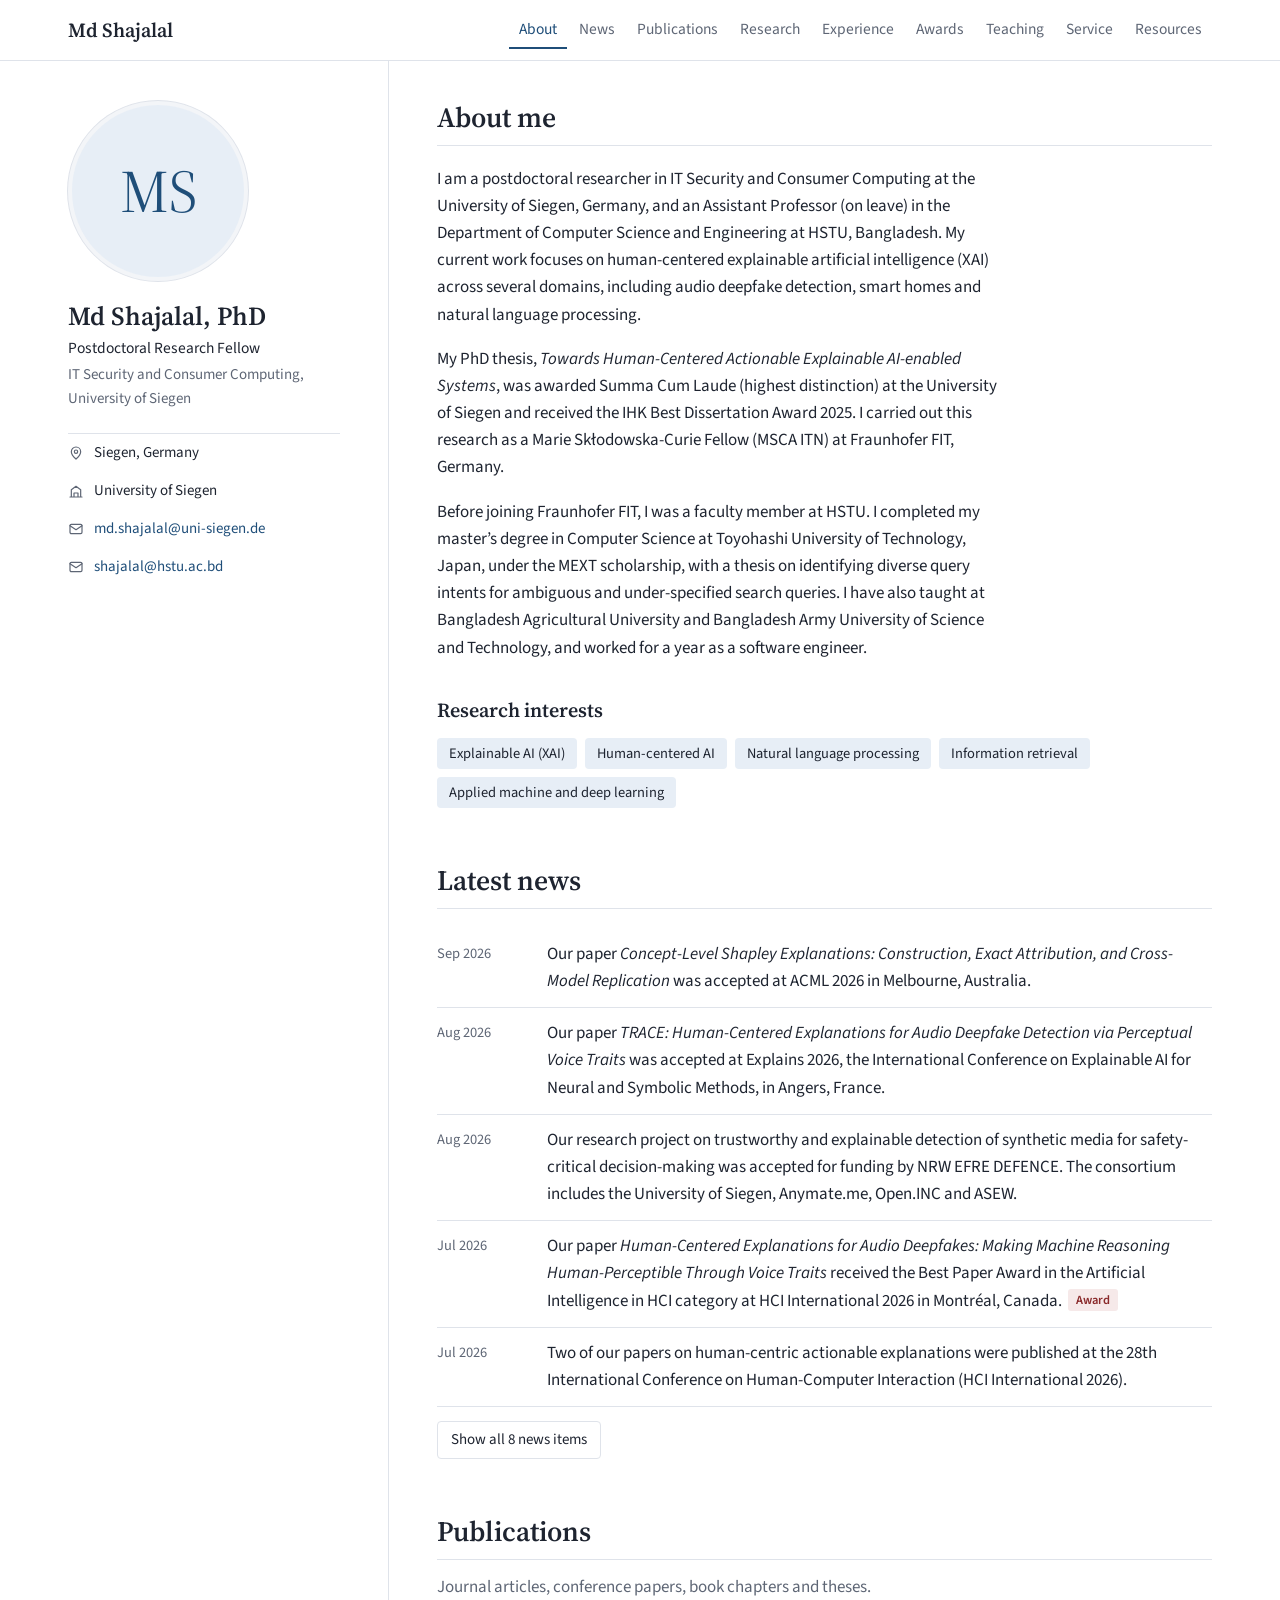
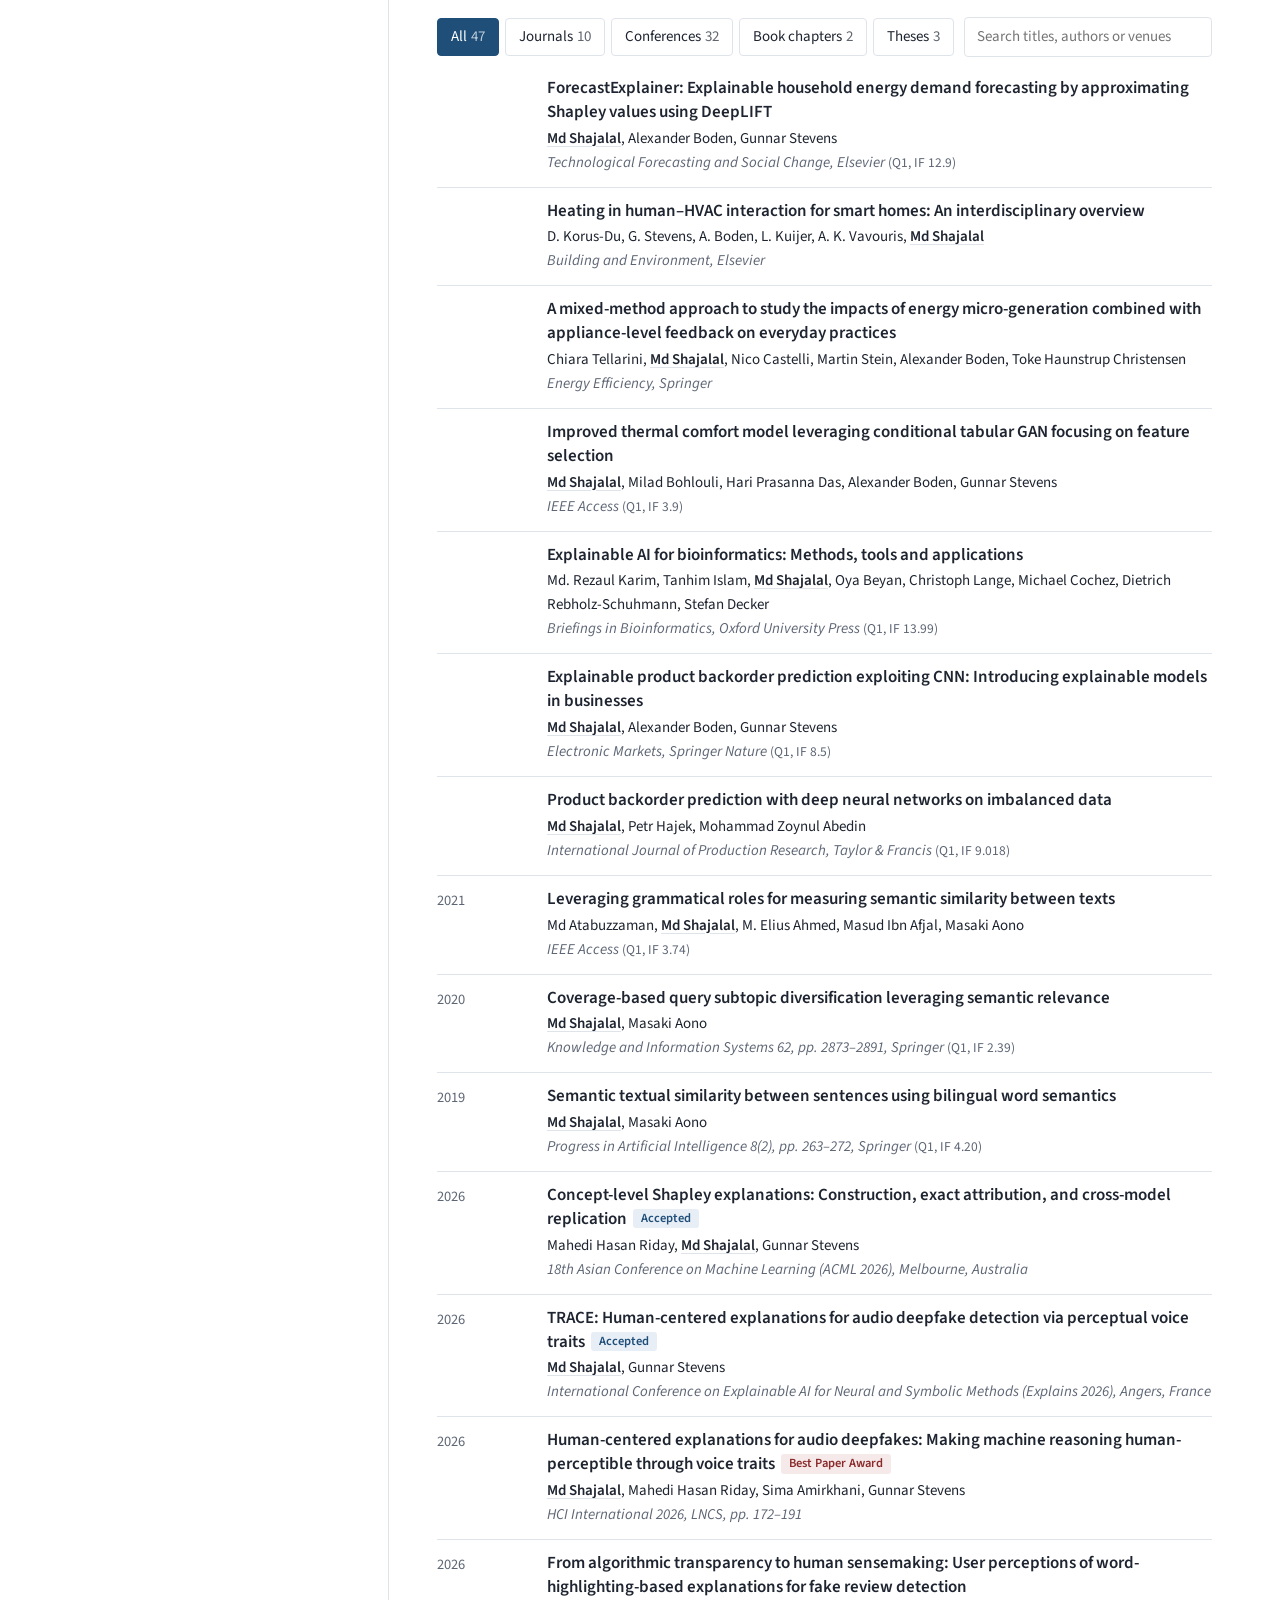
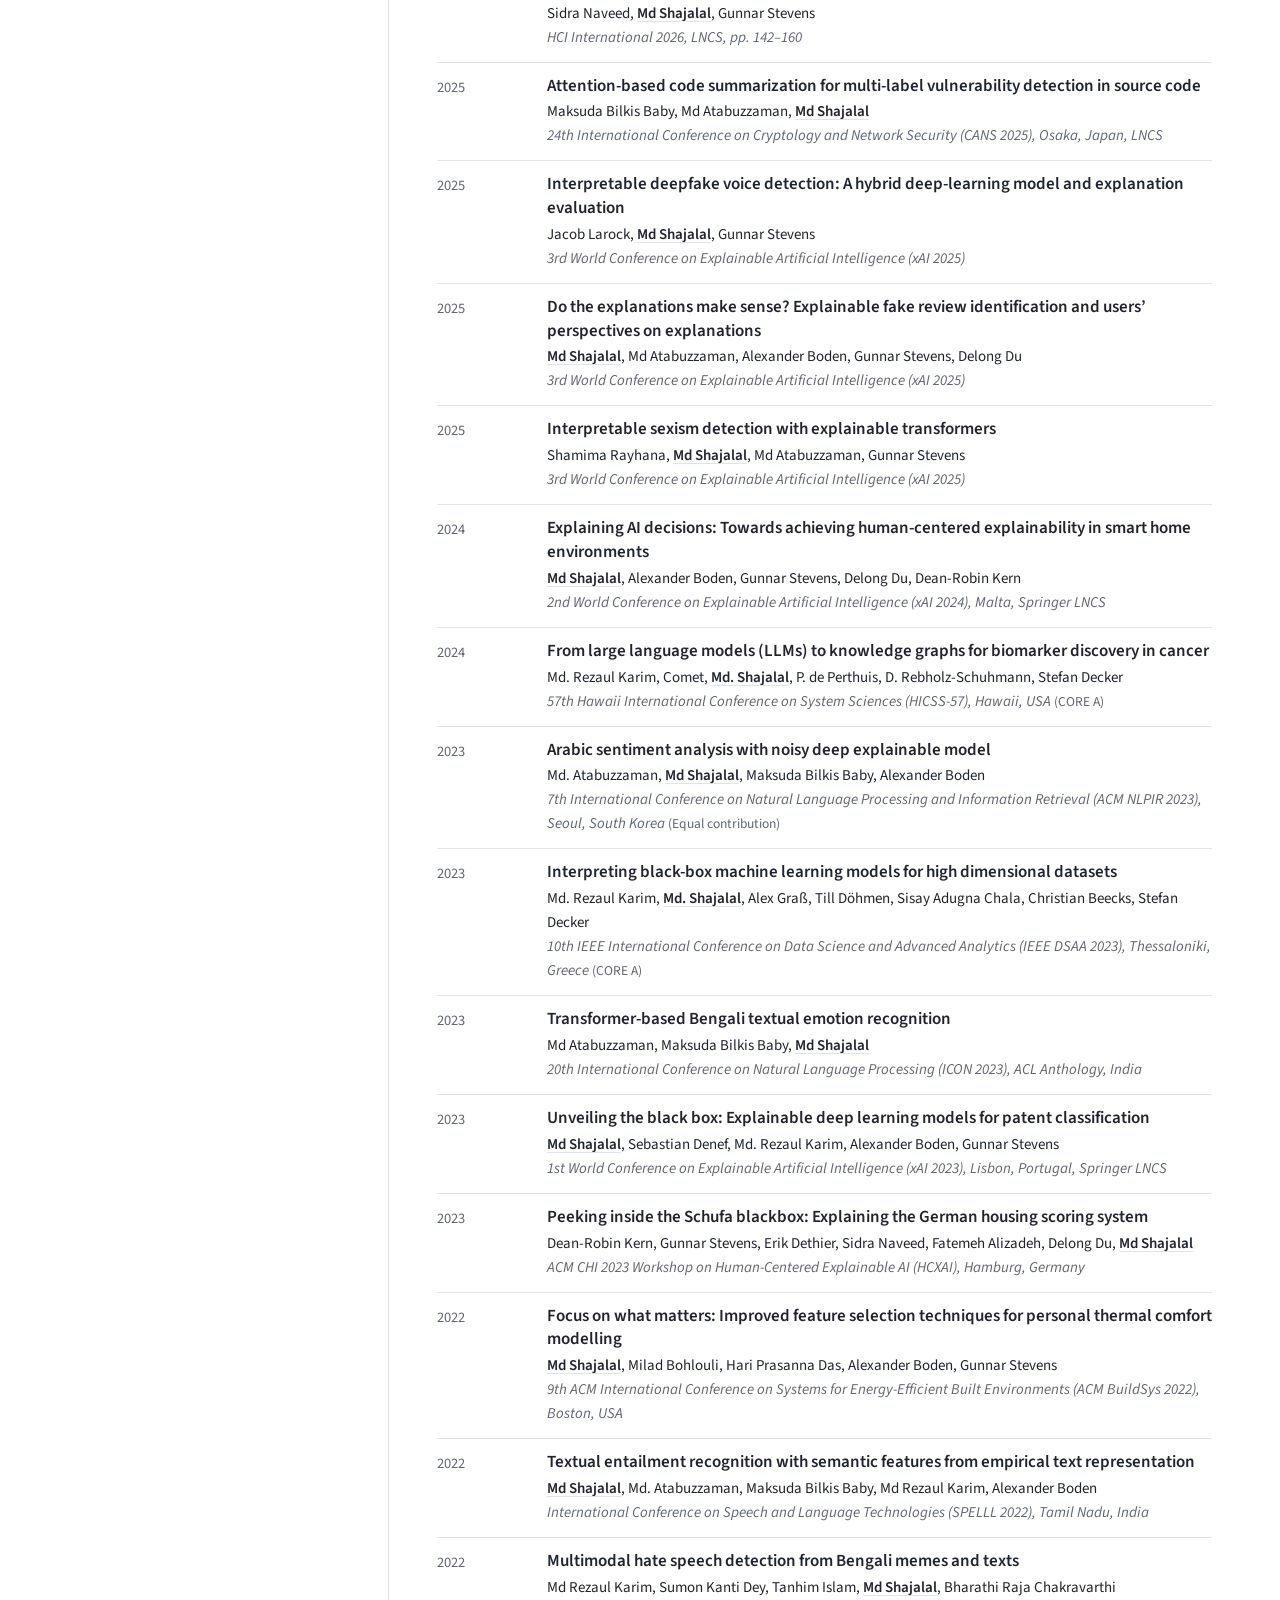
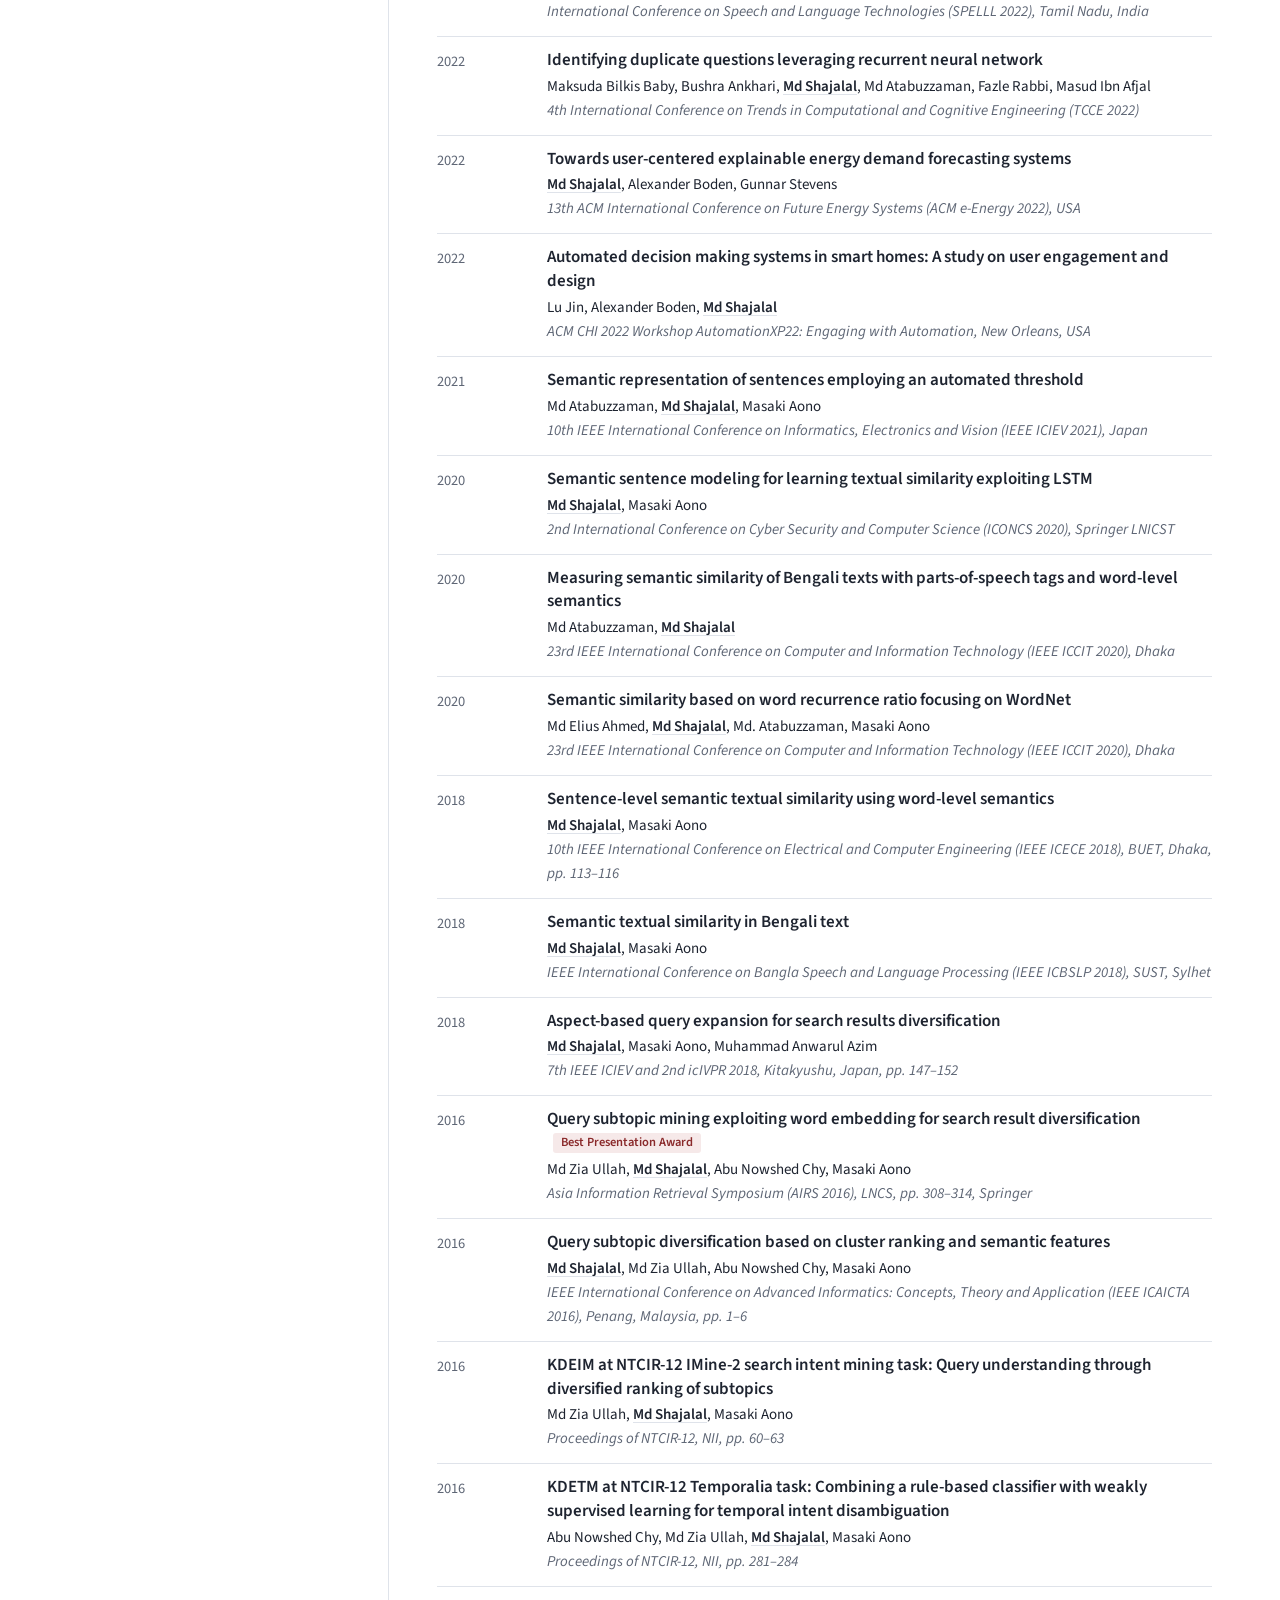
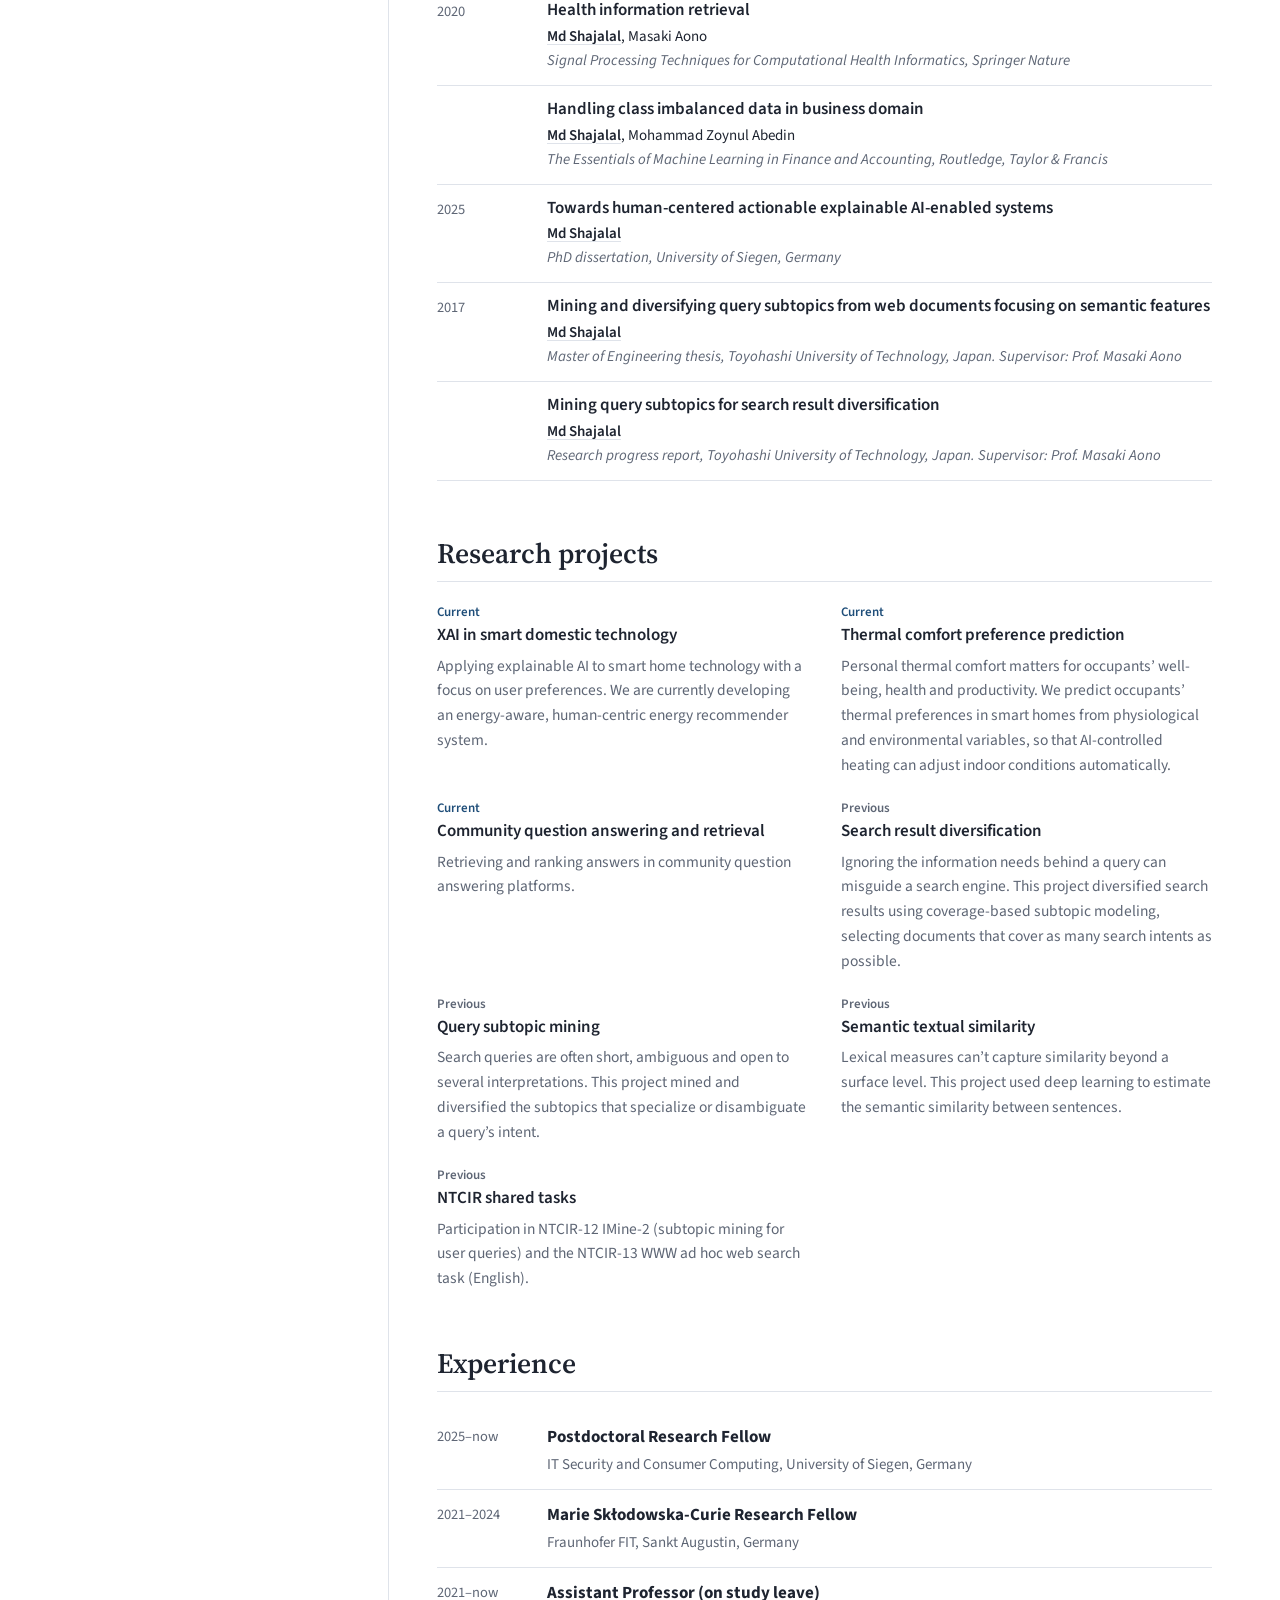
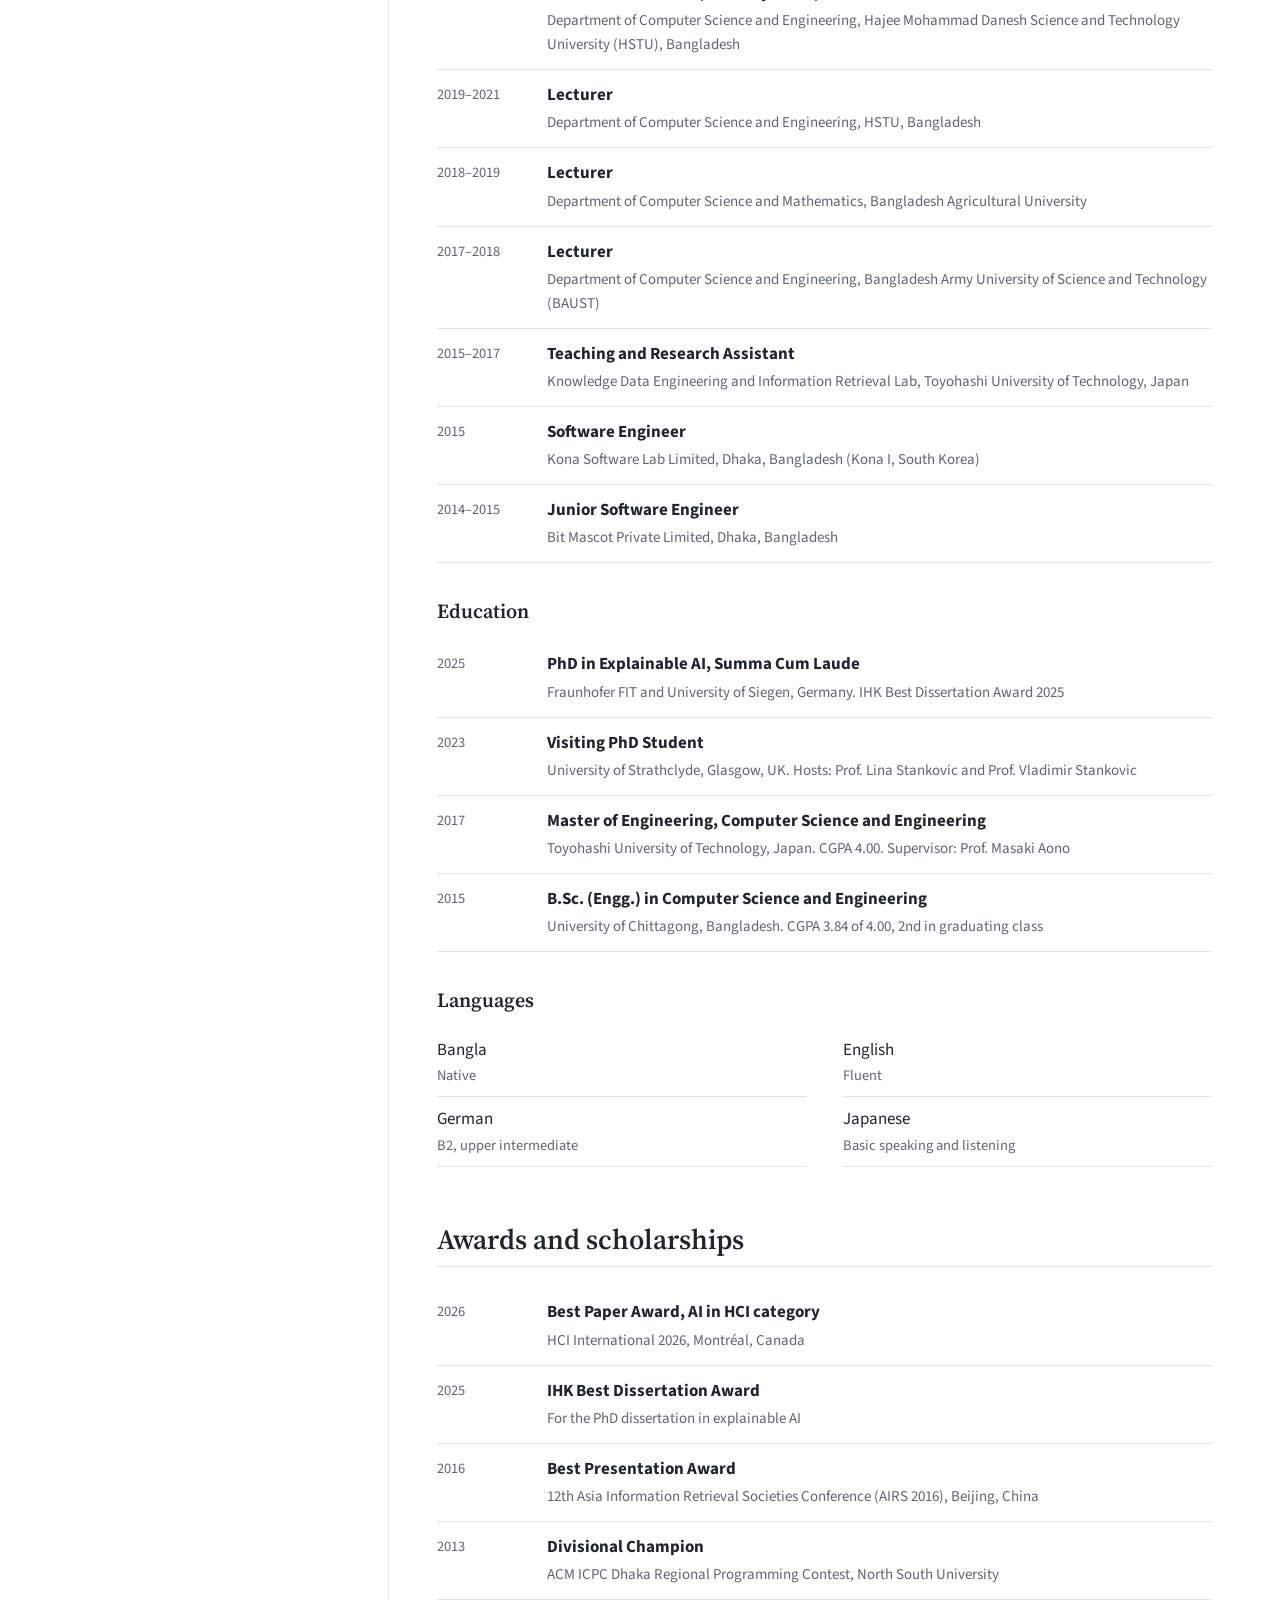
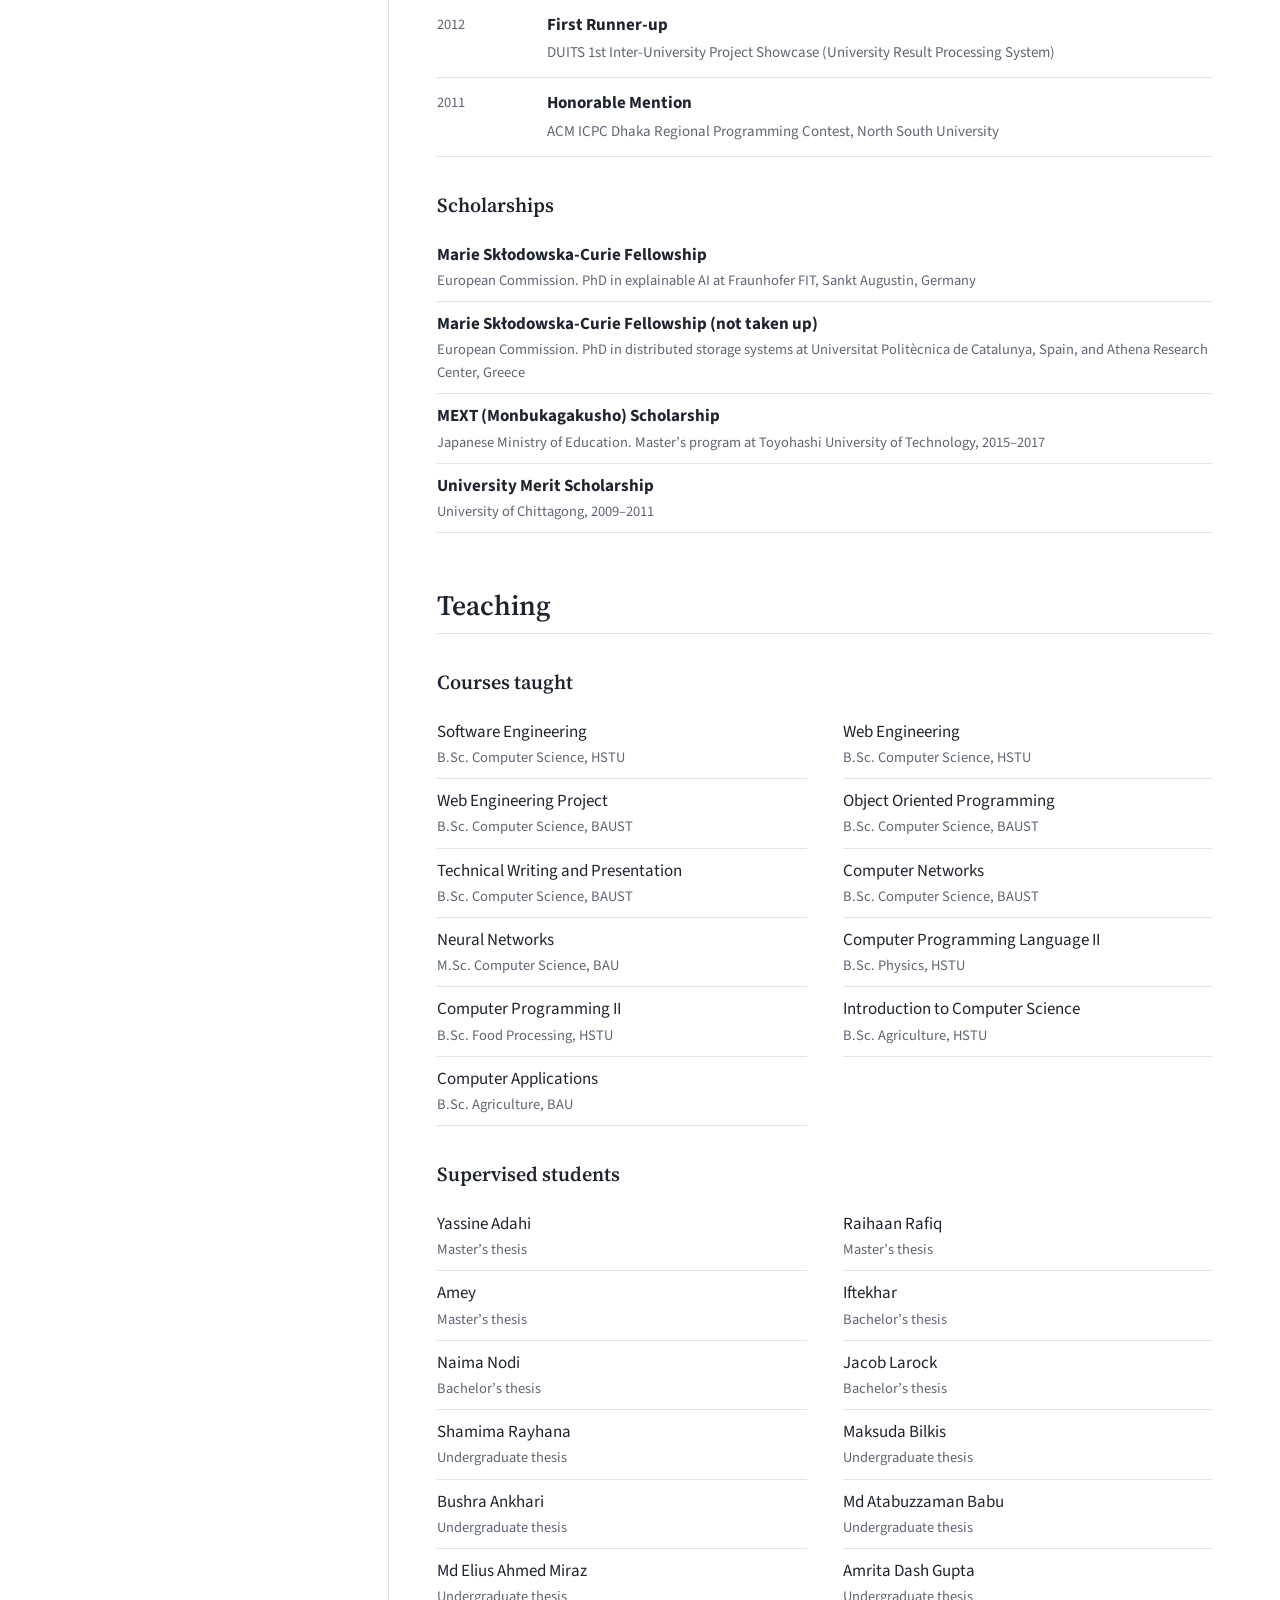
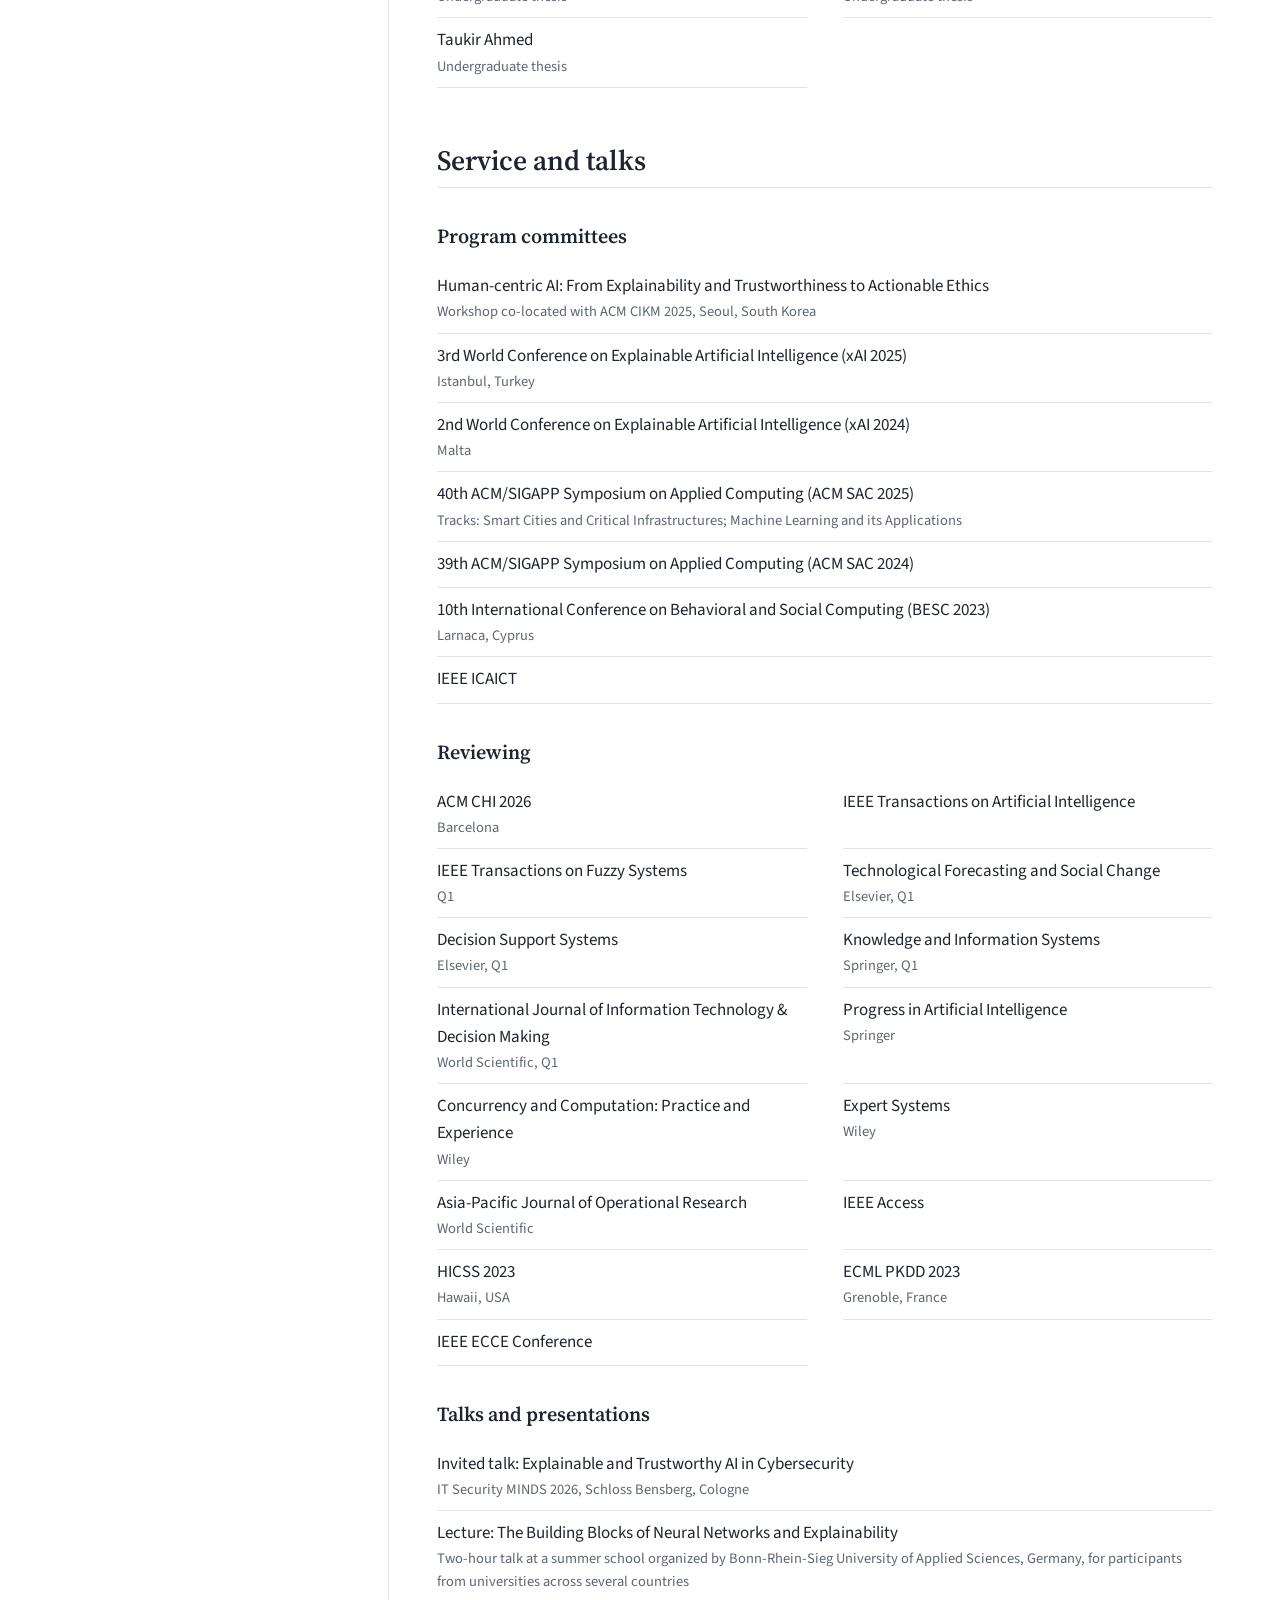
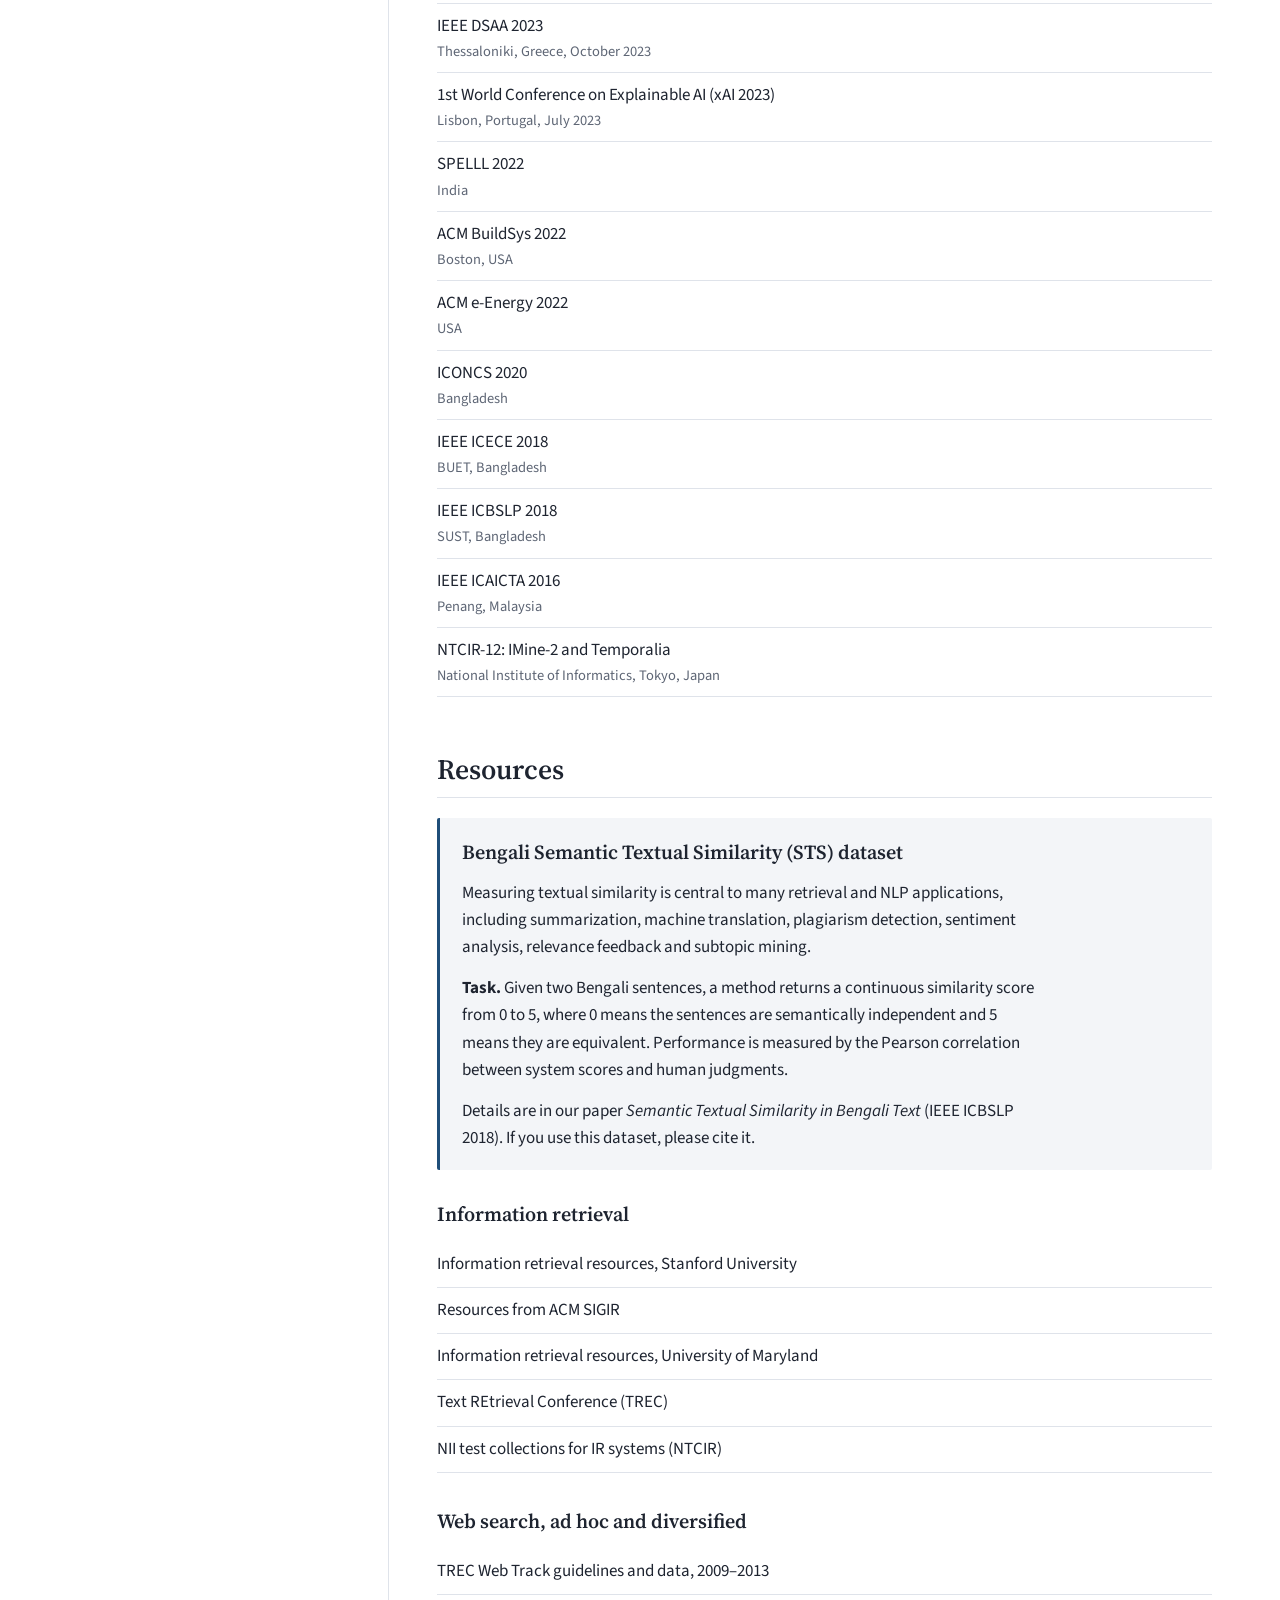
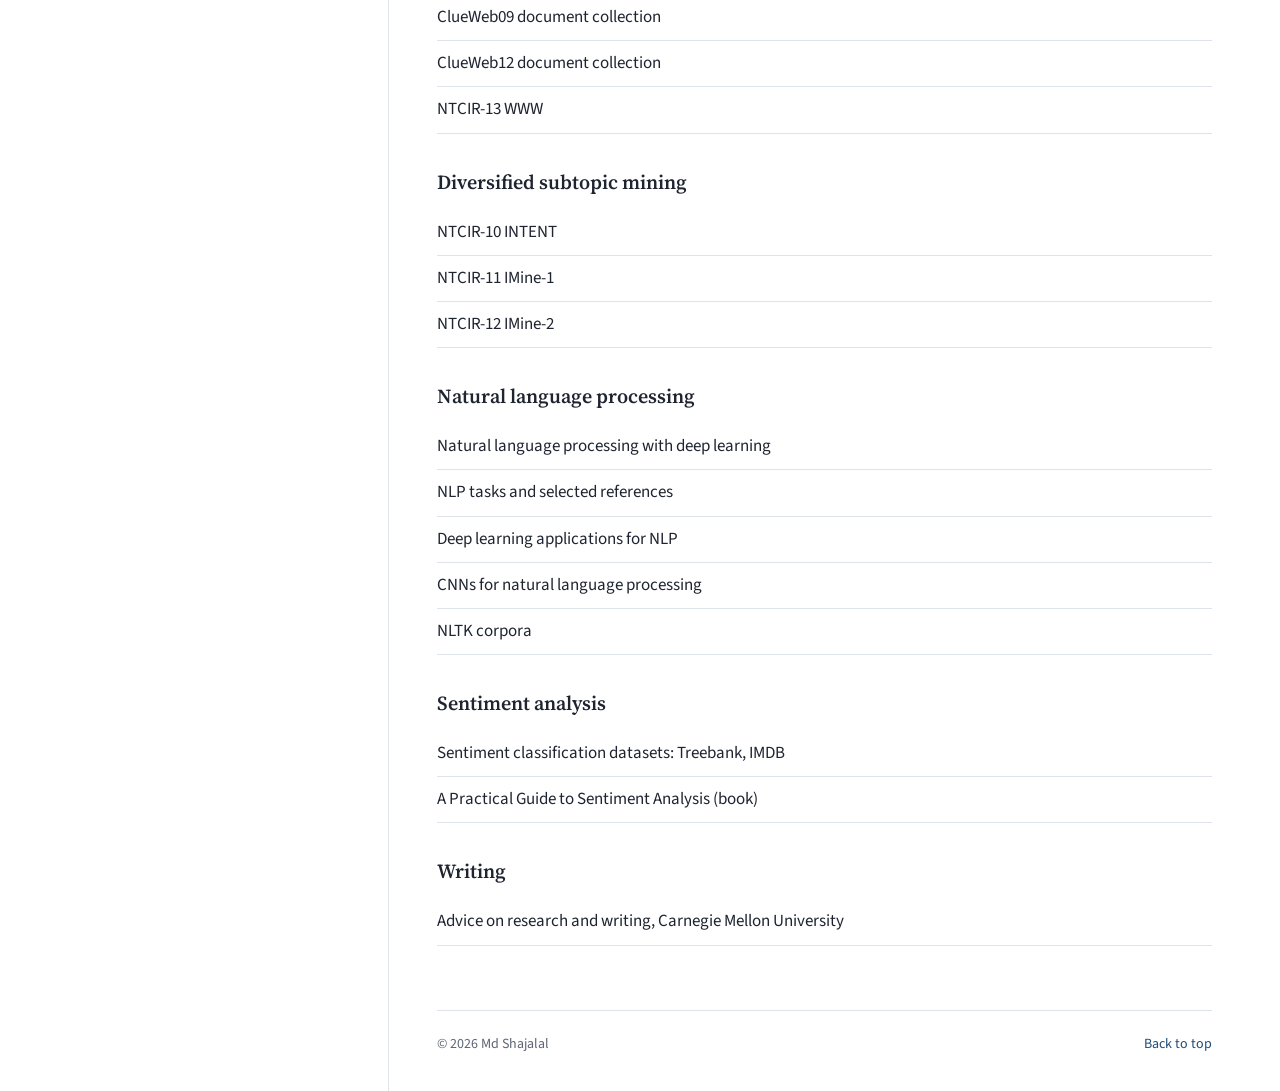
==== commit 5891a243: "Add files via upload" ====
--- a/index.html
+++ b/index.html
@@ -10,391 +10,264 @@
 <meta property="og:type" content="website">
 <link rel="preconnect" href="https://fonts.googleapis.com">
 <link rel="preconnect" href="https://fonts.gstatic.com" crossorigin>
-<link href="https://fonts.googleapis.com/css2?family=Newsreader:opsz,wght@6..72,400;6..72,500;6..72,600&family=Public+Sans:wght@400;500;600&display=swap" rel="stylesheet">
+<link href="https://fonts.googleapis.com/css2?family=Source+Serif+4:opsz,wght@8..60,400;8..60,600&family=Source+Sans+3:wght@400;500;600&display=swap" rel="stylesheet">
 <style>
 :root{
-  --bg:#F5F7FA; --surface:#FFFFFF; --ink:#172033; --muted:#5A6478; --line:#DCE1EA;
-  --pos:#2B4ACB; --neg:#C93C55; --pos-soft:#E6EBFB; --neg-soft:#F9E6EA;
-  --serif:"Newsreader", "Iowan Old Style", Georgia, "Times New Roman", serif;
-  --sans:"Public Sans", "Segoe UI", system-ui, -apple-system, Roboto, Arial, sans-serif;
-  --wrap:1080px;
+  --bg:#FFFFFF; --side:#F3F5F8; --ink:#1E2430; --muted:#5E6675; --line:#DFE3EA;
+  --accent:#1F4E79; --accent-soft:#E7EEF6; --award:#8A2A2B; --award-soft:#F6E9E9;
+  --serif:"Source Serif 4", Georgia, "Times New Roman", serif;
+  --sans:"Source Sans 3", "Segoe UI", system-ui, -apple-system, Roboto, Arial, sans-serif;
   color-scheme: light;
 }
 @media (prefers-color-scheme: dark){
   :root{
-    --bg:#0E1320; --surface:#151B2B; --ink:#E5E9F2; --muted:#9AA4B8; --line:#273046;
-    --pos:#8FA6FF; --neg:#F0788C; --pos-soft:#1C2645; --neg-soft:#3A1E28;
+    --bg:#12161D; --side:#181D26; --ink:#E4E7EC; --muted:#9BA3B1; --line:#2A313D;
+    --accent:#8DB7E6; --accent-soft:#1D2A3A; --award:#E79A9B; --award-soft:#3A2224;
     color-scheme: dark;
   }
 }
 *,*::before,*::after{box-sizing:border-box}
-html{scroll-behavior:smooth;scroll-padding-top:72px;-webkit-text-size-adjust:100%}
-@media (prefers-reduced-motion: reduce){html{scroll-behavior:auto}}
+html{scroll-padding-top:76px;-webkit-text-size-adjust:100%}
 body{margin:0;background:var(--bg);color:var(--ink);font-family:var(--sans);font-size:17px;line-height:1.6;
   padding-bottom:env(safe-area-inset-bottom,0px)}
-a{color:var(--pos);text-decoration-thickness:1px;text-underline-offset:3px}
-a:hover{text-decoration-thickness:2px}
-:focus-visible{outline:2px solid var(--pos);outline-offset:3px;border-radius:2px}
+a{color:var(--accent);text-decoration:none}
+a:hover{text-decoration:underline;text-underline-offset:3px}
+:focus-visible{outline:2px solid var(--accent);outline-offset:2px;border-radius:2px}
 img{max-width:100%}
-.wrap{max-width:var(--wrap);margin:0 auto;padding:0 24px}
-
-/* Header */
-header.top{position:sticky;top:0;z-index:20;background:color-mix(in srgb,var(--bg) 88%,transparent);
-  backdrop-filter:blur(10px);-webkit-backdrop-filter:blur(10px);border-bottom:1px solid var(--line);
+
+/* Top bar */
+header.top{position:sticky;top:0;z-index:20;background:var(--bg);border-bottom:1px solid var(--line);
   padding-top:env(safe-area-inset-top,0px)}
-header.top .wrap{display:flex;align-items:center;gap:24px;height:60px}
-.brand{font-family:var(--serif);font-size:20px;font-weight:600;color:var(--ink);text-decoration:none;white-space:nowrap}
-nav.sections{display:flex;gap:4px;overflow-x:auto;scrollbar-width:none;margin-left:auto}
+body::before{content:"";position:fixed;inset:0 0 auto;height:env(safe-area-inset-top,0px);z-index:21;background:var(--bg)}
+.topin{max-width:1200px;margin:0 auto;padding:0 28px;display:flex;align-items:center;gap:28px;height:60px}
+.brand{font-family:var(--serif);font-weight:600;font-size:20px;color:var(--ink);white-space:nowrap}
+.brand:hover{text-decoration:none}
+nav.sections{display:flex;gap:2px;margin-left:auto;overflow-x:auto;scrollbar-width:none}
 nav.sections::-webkit-scrollbar{display:none}
-nav.sections a{color:var(--muted);text-decoration:none;font-size:15px;padding:6px 10px;border-radius:6px;white-space:nowrap}
-nav.sections a:hover,nav.sections a.active{color:var(--ink);background:var(--pos-soft)}
-@media (max-width:720px){
-  header.top .wrap{flex-direction:column;align-items:stretch;height:auto;gap:0;padding-top:10px}
-  nav.sections{margin:0 -24px;padding:6px 18px 8px}
-  html{scroll-padding-top:100px}
-}
-
-/* Hero */
-.hero{padding:72px 0 0}
-.hero-grid{display:grid;grid-template-columns:1fr auto;gap:48px;align-items:start}
-.hero h1{font-family:var(--serif);font-weight:500;font-size:clamp(44px,7vw,80px);line-height:1.02;letter-spacing:-0.02em;margin:0 0 20px}
-.hero h1 .deg{font-size:.42em;color:var(--muted);font-weight:400;letter-spacing:0;vertical-align:.9em;margin-left:.2em}
-.roles{list-style:none;padding:0;margin:0 0 24px;max-width:60ch}
-.roles li{margin:0 0 6px}
-.roles strong{font-weight:600}
-.roles span{color:var(--muted)}
-.profile-links{display:flex;flex-wrap:wrap;gap:8px 18px;font-size:15px}
-.portrait{width:200px;height:240px;border-radius:4px;overflow:hidden;background:var(--pos-soft);display:grid;place-items:center;border:1px solid var(--line)}
-.portrait img{width:100%;height:100%;object-fit:cover}
-.portrait .mono{font-family:var(--serif);font-size:72px;color:var(--pos);font-weight:500}
-@media (max-width:720px){
-  .hero{padding-top:40px}
-  .hero-grid{grid-template-columns:1fr}
-  .portrait{width:120px;height:144px;order:-1}
-  .portrait .mono{font-size:44px}
-}
-
-/* Attribution waveform */
-.wave{margin:48px 0 0;position:relative}
-.wave svg{display:block;width:100%;height:150px}
-.wave rect{transform-box:fill-box;transform-origin:50% 100%}
-.wave rect.down{transform-origin:50% 0%}
-.wave figcaption{display:flex;flex-wrap:wrap;gap:6px 20px;font-size:14px;color:var(--muted);padding:12px 0 0;border-top:1px solid var(--line);margin-top:-1px}
-.key{display:inline-flex;align-items:center;gap:8px}
-.key i{width:10px;height:10px;border-radius:2px;display:inline-block}
-@keyframes grow{from{transform:scaleY(0)}to{transform:scaleY(1)}}
-.wave.animate rect{animation:grow .9s cubic-bezier(.2,.7,.2,1) both}
-@media (prefers-reduced-motion: reduce){.wave.animate rect{animation:none}}
+nav.sections a{color:var(--muted);font-size:15.5px;padding:6px 10px;white-space:nowrap;border-bottom:2px solid transparent}
+nav.sections a:hover{color:var(--ink);text-decoration:none}
+nav.sections a.active{color:var(--accent);border-bottom-color:var(--accent)}
+
+/* Layout */
+.layout{max-width:1200px;margin:0 auto;padding:0 28px;display:grid;grid-template-columns:280px minmax(0,1fr);gap:56px}
+aside.profile{position:sticky;top:60px;align-self:start;padding:40px 0}
+main{padding:40px 0 0;min-width:0}
+
+.photo{width:180px;height:180px;border-radius:50%;overflow:hidden;background:var(--accent-soft);
+  display:grid;place-items:center;border:4px solid var(--side);box-shadow:0 0 0 1px var(--line)}
+.photo img{width:100%;height:100%;object-fit:cover}
+.photo .mono{font-family:var(--serif);font-size:60px;color:var(--accent)}
+.profile h1{font-family:var(--serif);font-weight:600;font-size:26px;line-height:1.2;margin:20px 0 4px}
+.profile .title{font-size:15.5px;color:var(--ink);margin:0 0 2px}
+.profile .org{font-size:15px;color:var(--muted);margin:0}
+.facts{list-style:none;padding:0;margin:22px 0 0;font-size:15px;border-top:1px solid var(--line)}
+.facts li{display:flex;gap:10px;align-items:flex-start;padding:7px 0}
+.facts svg{flex:none;width:16px;height:16px;margin-top:4px;color:var(--muted)}
+.facts a,.facts span{overflow-wrap:anywhere}
 
 /* Sections */
-section.block{padding:80px 0 0}
-.sec-head{display:grid;grid-template-columns:220px 1fr;gap:40px;margin-bottom:28px;align-items:baseline}
-.sec-head h2{font-family:var(--serif);font-weight:500;font-size:34px;line-height:1.15;margin:0}
-.sec-head p{margin:0;color:var(--muted);max-width:62ch}
-.sec-body{display:grid;grid-template-columns:220px 1fr;gap:40px}
-.sec-body > .main{min-width:0}
-.sec-body > .side{color:var(--muted);font-size:15px}
-@media (max-width:860px){
-  .sec-head,.sec-body{grid-template-columns:1fr;gap:12px}
-  section.block{padding-top:56px}
-}
-.prose p{max-width:68ch;margin:0 0 1em}
-h3{font-family:var(--serif);font-weight:500;font-size:23px;margin:36px 0 14px}
+section.block{padding:0 0 56px}
+h2{font-family:var(--serif);font-weight:600;font-size:28px;line-height:1.2;margin:0 0 20px;padding-bottom:10px;border-bottom:1px solid var(--line)}
+h3{font-family:var(--serif);font-weight:600;font-size:20px;margin:32px 0 12px}
 h3:first-child{margin-top:0}
+.prose p{max-width:72ch;margin:0 0 1em}
 
 .chips{display:flex;flex-wrap:wrap;gap:8px;margin:0;padding:0;list-style:none}
-.chips li{font-size:14px;padding:5px 12px;border-radius:999px;background:var(--pos-soft);color:var(--ink)}
-
-/* Dated lists: news, publications, timeline */
+.chips li{font-size:14.5px;padding:4px 12px;border-radius:4px;background:var(--accent-soft);color:var(--ink)}
+
 .dated{list-style:none;margin:0;padding:0}
-.dated > li{display:grid;grid-template-columns:96px 1fr;gap:20px;padding:16px 0;border-top:1px solid var(--line)}
-.dated > li:last-child{border-bottom:1px solid var(--line)}
-.dated .when{font-size:14px;color:var(--muted);padding-top:2px;font-variant-numeric:tabular-nums}
+.dated > li{display:grid;grid-template-columns:92px 1fr;gap:18px;padding:12px 0;border-bottom:1px solid var(--line)}
+.dated .when{font-size:14.5px;color:var(--muted);padding-top:1px;font-variant-numeric:tabular-nums}
 .dated .what p{margin:0}
-.dated .what .sub{color:var(--muted);font-size:15px;margin-top:4px}
-@media (max-width:520px){.dated > li{grid-template-columns:1fr;gap:4px}}
-.more-btn{margin-top:16px}
-
-.badge{display:inline-block;font-size:12.5px;font-weight:600;padding:2px 9px;border-radius:999px;vertical-align:2px;margin-left:6px;white-space:nowrap}
-.badge.award{background:var(--neg-soft);color:var(--neg)}
-.badge.status{background:var(--pos-soft);color:var(--pos)}
+.dated .what .sub{color:var(--muted);font-size:15px;margin-top:2px}
+@media (max-width:520px){.dated > li{grid-template-columns:1fr;gap:2px}}
+
+.badge{display:inline-block;font-size:12.5px;font-weight:600;padding:1px 8px;border-radius:3px;vertical-align:2px;margin-left:6px;white-space:nowrap}
+.badge.award{background:var(--award-soft);color:var(--award)}
+.badge.status{background:var(--accent-soft);color:var(--accent)}
 .inline-links{display:inline-flex;gap:12px;margin-left:8px;font-size:14px}
 
-/* Publications */
-.pub-tools{display:flex;flex-wrap:wrap;gap:12px;align-items:center;margin-bottom:12px}
+button{font:inherit;cursor:pointer}
+.tab,.more-btn{border:1px solid var(--line);background:var(--bg);color:var(--ink);padding:6px 13px;border-radius:4px;font-size:15px}
+.more-btn{margin-top:14px}
+.tab[aria-pressed="true"]{background:var(--accent);color:var(--bg);border-color:var(--accent)}
+.tab .n{opacity:.7;margin-left:4px;font-variant-numeric:tabular-nums}
+.pub-tools{display:flex;flex-wrap:wrap;gap:10px;align-items:center;margin-bottom:8px}
 .tabs{display:flex;flex-wrap:wrap;gap:6px}
-button{font:inherit;cursor:pointer}
-.tab,.more-btn{border:1px solid var(--line);background:var(--surface);color:var(--ink);padding:7px 14px;border-radius:6px;font-size:15px}
-.tab[aria-pressed="true"]{background:var(--ink);color:var(--bg);border-color:var(--ink)}
-.tab .n{color:inherit;opacity:.65;margin-left:4px;font-variant-numeric:tabular-nums}
-.search{flex:1 1 220px;min-width:0;border:1px solid var(--line);background:var(--surface);color:var(--ink);padding:8px 12px;border-radius:6px;font:inherit;font-size:15px}
-.pub .title{font-family:var(--serif);font-size:19px;line-height:1.35;font-weight:500}
-.pub .authors{font-size:15px;margin-top:4px}
-.pub .authors strong{font-weight:600}
+.search{flex:1 1 200px;min-width:0;border:1px solid var(--line);background:var(--bg);color:var(--ink);padding:7px 12px;border-radius:4px;font:inherit;font-size:15px}
+.pub .title{font-weight:600;line-height:1.4}
+.pub .authors{font-size:15px;margin-top:2px}
+.pub .authors strong{font-weight:600;text-decoration:underline;text-decoration-color:var(--line);text-underline-offset:3px}
 .pub .venue{color:var(--muted);font-size:15px;font-style:italic}
-.pub .note{color:var(--muted);font-size:13.5px;font-style:normal}
-.empty{color:var(--muted);padding:20px 0}
-
-/* Projects */
-.projects{display:grid;grid-template-columns:repeat(auto-fit,minmax(280px,1fr));gap:28px 36px}
-.project h4{font-family:var(--serif);font-weight:500;font-size:20px;margin:0 0 6px}
+.pub .note{font-style:normal;font-size:13.5px}
+.empty{color:var(--muted);padding:16px 0}
+
+.projects{display:grid;grid-template-columns:repeat(auto-fit,minmax(260px,1fr));gap:20px 32px}
+.project h4{font-weight:600;font-size:17px;margin:0 0 4px}
 .project p{margin:0;font-size:15.5px;color:var(--muted)}
-.project .status{font-size:13px;font-weight:600;color:var(--pos);margin-bottom:4px}
+.project .status{font-size:13px;font-weight:600;color:var(--accent)}
 .project.past .status{color:var(--muted)}
 
-/* Two column lists */
-.cols{display:grid;grid-template-columns:1fr 1fr;gap:12px 40px}
+.cols{display:grid;grid-template-columns:1fr 1fr;gap:0 36px}
 @media (max-width:640px){.cols{grid-template-columns:1fr}}
 .plain{list-style:none;padding:0;margin:0}
-.plain li{padding:10px 0;border-top:1px solid var(--line)}
+.plain li{padding:9px 0;border-bottom:1px solid var(--line)}
 .plain li .sub{display:block;color:var(--muted);font-size:14.5px}
 
-.callout{background:var(--surface);border:1px solid var(--line);border-left:3px solid var(--pos);padding:20px 24px;border-radius:4px}
-.callout p{margin:0 0 .8em;max-width:68ch}
+.callout{background:var(--side);border-left:3px solid var(--accent);padding:18px 22px;border-radius:2px}
+.callout p{margin:0 0 .8em;max-width:72ch}
 .callout p:last-child{margin-bottom:0}
 
-.contact-grid{display:grid;grid-template-columns:repeat(auto-fit,minmax(240px,1fr));gap:24px}
-.contact-grid .label{color:var(--muted);font-size:14px}
-.contact-grid a{font-size:18px}
-
-footer{margin-top:96px;border-top:1px solid var(--line);padding:24px 0 40px;color:var(--muted);font-size:14px}
-footer .wrap{display:flex;flex-wrap:wrap;justify-content:space-between;gap:12px}
+footer{border-top:1px solid var(--line);padding:22px 0 36px;color:var(--muted);font-size:14px;margin-top:8px;
+  display:flex;flex-wrap:wrap;justify-content:space-between;gap:10px}
 .sr{position:absolute;width:1px;height:1px;overflow:hidden;clip:rect(0 0 0 0)}
+
+/* Sidebar divider */
+@media (min-width:901px){ aside.profile{padding-right:8px} main{border-left:1px solid var(--line);padding-left:48px} .layout{gap:40px} }
+
+/* Mobile */
+@media (max-width:900px){
+  .layout{grid-template-columns:1fr;gap:0}
+  aside.profile{position:static;max-height:none;padding:28px 0;border-bottom:1px solid var(--line);
+    display:grid;grid-template-columns:auto 1fr;gap:0 20px;align-items:center}
+  .photo{width:96px;height:96px;grid-row:span 3;border-width:3px}
+  .photo .mono{font-size:34px}
+  .profile h1{margin-top:0;font-size:23px}
+  .facts{grid-column:1 / -1;display:flex;flex-wrap:wrap;gap:4px 18px;border-top:0;margin-top:16px}
+  .facts li{padding:2px 0}
+  .topin{flex-direction:column;align-items:stretch;height:auto;gap:0;padding-top:10px}
+  nav.sections{margin:0 -28px;padding:4px 18px 6px}
+  html{scroll-padding-top:104px}
+  main{padding-top:32px}
+}
 </style>
 </head>
 <body>
 
 <header class="top">
-  <div class="wrap">
+  <div class="topin">
     <a class="brand" href="#top">Md Shajalal</a>
     <nav class="sections" aria-label="Sections">
       <a href="#about">About</a>
       <a href="#news">News</a>
+      <a href="#publications">Publications</a>
       <a href="#research">Research</a>
-      <a href="#publications">Publications</a>
       <a href="#experience">Experience</a>
       <a href="#awards">Awards</a>
       <a href="#teaching">Teaching</a>
       <a href="#service">Service</a>
       <a href="#resources">Resources</a>
-      <a href="#contact">Contact</a>
     </nav>
   </div>
 </header>
 
-<main id="top">
-  <section class="hero">
-    <div class="wrap">
-      <div class="hero-grid">
-        <div>
-          <h1>Md Shajalal<span class="deg">PhD</span></h1>
-          <ul class="roles">
-            <li><strong>Postdoctoral Research Fellow</strong>, IT Security and Consumer Computing, <span>University of Siegen, Germany</span></li>
-            <li><strong>Assistant Professor</strong> (on leave), Department of CSE, <span>HSTU, Bangladesh</span></li>
-            <li><strong>Former Marie Skłodowska-Curie Research Fellow</strong>, <span>Fraunhofer FIT, Sankt Augustin, Germany</span></li>
-          </ul>
-          <div class="profile-links" id="profileLinks"></div>
-        </div>
-        <div class="portrait" id="portrait" aria-hidden="true"><span class="mono">MS</span></div>
+<div class="layout" id="top">
+  <aside class="profile" aria-label="Profile">
+    <div class="photo" id="portrait"><span class="mono" aria-hidden="true">MS</span></div>
+    <h1>Md Shajalal, PhD</h1>
+    <p class="title">Postdoctoral Research Fellow</p>
+    <p class="org">IT Security and Consumer Computing, University of Siegen</p>
+    <ul class="facts" id="facts"></ul>
+  </aside>
+
+  <main>
+    <section class="block" id="about">
+      <h2>About me</h2>
+      <div class="prose">
+        <p>I am a postdoctoral researcher in IT Security and Consumer Computing at the University of Siegen, Germany, and an Assistant Professor (on leave) in the Department of Computer Science and Engineering at HSTU, Bangladesh. My current work focuses on human-centered explainable artificial intelligence (XAI) across several domains, including audio deepfake detection, smart homes and natural language processing.</p>
+        <p>My PhD thesis, <em>Towards Human-Centered Actionable Explainable AI-enabled Systems</em>, was awarded Summa Cum Laude (highest distinction) at the University of Siegen and received the IHK Best Dissertation Award 2025. I carried out this research as a Marie Skłodowska-Curie Fellow (MSCA ITN) at Fraunhofer FIT, Germany.</p>
+        <p>Before joining Fraunhofer FIT, I was a faculty member at HSTU. I completed my master’s degree in Computer Science at Toyohashi University of Technology, Japan, under the MEXT scholarship, with a thesis on identifying diverse query intents for ambiguous and under-specified search queries. I have also taught at Bangladesh Agricultural University and Bangladesh Army University of Science and Technology, and worked for a year as a software engineer.</p>
       </div>
-
-      <figure class="wave" id="wave">
-        <svg id="waveSvg" viewBox="0 0 1000 150" preserveAspectRatio="none" role="img" aria-label="Decorative waveform drawn as feature attributions"></svg>
-        <figcaption>
-          <span>An audio waveform drawn as feature attributions, where my two research threads meet.</span>
-          <span class="key"><i style="background:var(--pos)"></i>supports the prediction</span>
-          <span class="key"><i style="background:var(--neg)"></i>argues against it</span>
-        </figcaption>
-      </figure>
-    </div>
-  </section>
-
-  <section class="block" id="about">
-    <div class="wrap">
-      <div class="sec-head"><h2>About</h2></div>
-      <div class="sec-body">
-        <div class="side">
-          <ul class="plain">
-            <li>PhD, Summa Cum Laude<span class="sub">University of Siegen, 2025</span></li>
-            <li>IHK Best Dissertation Award<span class="sub">2025</span></li>
-            <li>M.Eng., MEXT Scholar<span class="sub">Toyohashi University of Technology, 2017</span></li>
-          </ul>
-        </div>
-        <div class="main prose">
-          <p>I am a postdoctoral researcher in IT Security and Consumer Computing at the University of Siegen, Germany. My current work focuses on human-centered explainable artificial intelligence (XAI) across several domains, including audio deepfake detection, smart homes and natural language processing.</p>
-          <p>My PhD thesis, <em>Towards Human-Centered Actionable Explainable AI-enabled Systems</em>, was awarded Summa Cum Laude (highest distinction) at the University of Siegen. I carried out this research as a Marie Skłodowska-Curie Fellow (MSCA ITN) at Fraunhofer FIT, Germany.</p>
-          <p>Before joining Fraunhofer FIT, I was a faculty member in the Department of Computer Science and Engineering at HSTU, Bangladesh. I completed my master’s degree in Computer Science at Toyohashi University of Technology, Japan, under the MEXT scholarship, with a thesis on identifying diverse query intents for ambiguous and under-specified search queries. I have also taught at Bangladesh Agricultural University and Bangladesh Army University of Science and Technology, and worked for a year as a software engineer.</p>
-          <p>My research interests lie in explainable AI, information retrieval and natural language processing.</p>
-        </div>
+      <h3>Research interests</h3>
+      <ul class="chips">
+        <li>Explainable AI (XAI)</li>
+        <li>Human-centered AI</li>
+        <li>Natural language processing</li>
+        <li>Information retrieval</li>
+        <li>Applied machine and deep learning</li>
+      </ul>
+    </section>
+
+    <section class="block" id="news">
+      <h2>Latest news</h2>
+      <ul class="dated" id="newsList"></ul>
+    </section>
+
+    <section class="block" id="publications">
+      <h2>Publications</h2>
+      <p id="pubProfiles" style="margin:-6px 0 16px;color:var(--muted)"></p>
+      <div class="pub-tools">
+        <div class="tabs" role="group" aria-label="Filter publications by type" id="pubTabs"></div>
+        <label class="sr" for="pubSearch">Search publications</label>
+        <input class="search" id="pubSearch" type="search" placeholder="Search titles, authors or venues">
       </div>
-    </div>
-  </section>
-
-  <section class="block" id="news">
-    <div class="wrap">
-      <div class="sec-head"><h2>Latest news</h2></div>
-      <div class="sec-body">
-        <div class="side"></div>
-        <div class="main">
-          <ul class="dated" id="newsList"></ul>
-        </div>
+      <ul class="dated" id="pubList"></ul>
+    </section>
+
+    <section class="block" id="research">
+      <h2>Research projects</h2>
+      <div class="projects" id="projectList"></div>
+    </section>
+
+    <section class="block" id="experience">
+      <h2>Experience</h2>
+      <ul class="dated" id="expList"></ul>
+      <h3>Education</h3>
+      <ul class="dated" id="eduList"></ul>
+      <h3>Languages</h3>
+      <ul class="plain cols">
+        <li>Bangla<span class="sub">Native</span></li>
+        <li>English<span class="sub">Fluent</span></li>
+        <li>German<span class="sub">B2, upper intermediate</span></li>
+        <li>Japanese<span class="sub">Basic speaking and listening</span></li>
+      </ul>
+    </section>
+
+    <section class="block" id="awards">
+      <h2>Awards and scholarships</h2>
+      <ul class="dated" id="awardList"></ul>
+      <h3>Scholarships</h3>
+      <ul class="plain" id="scholarList"></ul>
+    </section>
+
+    <section class="block" id="teaching">
+      <h2>Teaching</h2>
+      <h3>Courses taught</h3>
+      <ul class="plain cols" id="courseList"></ul>
+      <h3>Supervised students</h3>
+      <ul class="plain cols" id="studentList"></ul>
+    </section>
+
+    <section class="block" id="service">
+      <h2>Service and talks</h2>
+      <h3>Program committees</h3>
+      <ul class="plain" id="pcList"></ul>
+      <h3>Reviewing</h3>
+      <ul class="plain cols" id="reviewList"></ul>
+      <h3>Talks and presentations</h3>
+      <ul class="plain" id="talkList"></ul>
+    </section>
+
+    <section class="block" id="resources">
+      <h2>Resources</h2>
+      <div class="callout">
+        <h3 style="margin-top:0">Bengali Semantic Textual Similarity (STS) dataset</h3>
+        <p>Measuring textual similarity is central to many retrieval and NLP applications, including summarization, machine translation, plagiarism detection, sentiment analysis, relevance feedback and subtopic mining.</p>
+        <p><strong>Task.</strong> Given two Bengali sentences, a method returns a continuous similarity score from 0 to 5, where 0 means the sentences are semantically independent and 5 means they are equivalent. Performance is measured by the Pearson correlation between system scores and human judgments.</p>
+        <p>Details are in our paper <em>Semantic Textual Similarity in Bengali Text</em> (IEEE ICBSLP 2018). If you use this dataset, please cite it.<span id="stsLinks"></span></p>
       </div>
-    </div>
-  </section>
-
-  <section class="block" id="research">
-    <div class="wrap">
-      <div class="sec-head"><h2>Research</h2><p>Making machine reasoning understandable and actionable for the people who rely on it.</p></div>
-      <div class="sec-body">
-        <div class="side">Research interests</div>
-        <div class="main">
-          <ul class="chips">
-            <li>Explainable AI (XAI)</li>
-            <li>Human-centered AI</li>
-            <li>Natural language processing</li>
-            <li>Information retrieval</li>
-            <li>Applied machine and deep learning</li>
-          </ul>
-        </div>
-      </div>
-      <div class="sec-body" style="margin-top:40px">
-        <div class="side">Projects</div>
-        <div class="main"><div class="projects" id="projectList"></div></div>
-      </div>
-    </div>
-  </section>
-
-  <section class="block" id="publications">
-    <div class="wrap">
-      <div class="sec-head"><h2>Publications</h2><p id="pubProfiles">Full lists are also on my academic profiles.</p></div>
-      <div class="sec-body">
-        <div class="side"></div>
-        <div class="main">
-          <div class="pub-tools">
-            <div class="tabs" role="group" aria-label="Filter publications by type" id="pubTabs"></div>
-            <label class="sr" for="pubSearch">Search publications</label>
-            <input class="search" id="pubSearch" type="search" placeholder="Search titles, authors or venues">
-          </div>
-          <ul class="dated" id="pubList"></ul>
-        </div>
-      </div>
-    </div>
-  </section>
-
-  <section class="block" id="experience">
-    <div class="wrap">
-      <div class="sec-head"><h2>Experience</h2></div>
-      <div class="sec-body">
-        <div class="side">Professional</div>
-        <div class="main"><ul class="dated" id="expList"></ul></div>
-      </div>
-      <div class="sec-body" style="margin-top:40px">
-        <div class="side">Education</div>
-        <div class="main"><ul class="dated" id="eduList"></ul></div>
-      </div>
-      <div class="sec-body" style="margin-top:40px">
-        <div class="side">Languages</div>
-        <div class="main">
-          <ul class="plain cols">
-            <li>Bangla<span class="sub">Native</span></li>
-            <li>English<span class="sub">Fluent</span></li>
-            <li>German<span class="sub">B2, upper intermediate</span></li>
-            <li>Japanese<span class="sub">Basic speaking and listening</span></li>
-          </ul>
-        </div>
-      </div>
-    </div>
-  </section>
-
-  <section class="block" id="awards">
-    <div class="wrap">
-      <div class="sec-head"><h2>Awards and scholarships</h2></div>
-      <div class="sec-body">
-        <div class="side">Awards</div>
-        <div class="main"><ul class="dated" id="awardList"></ul></div>
-      </div>
-      <div class="sec-body" style="margin-top:40px">
-        <div class="side">Scholarships</div>
-        <div class="main"><ul class="plain" id="scholarList"></ul></div>
-      </div>
-    </div>
-  </section>
-
-  <section class="block" id="teaching">
-    <div class="wrap">
-      <div class="sec-head"><h2>Teaching</h2></div>
-      <div class="sec-body">
-        <div class="side">Courses taught</div>
-        <div class="main"><ul class="plain cols" id="courseList"></ul></div>
-      </div>
-      <div class="sec-body" style="margin-top:40px">
-        <div class="side">Supervised students</div>
-        <div class="main"><ul class="plain cols" id="studentList"></ul></div>
-      </div>
-    </div>
-  </section>
-
-  <section class="block" id="service">
-    <div class="wrap">
-      <div class="sec-head"><h2>Service and talks</h2></div>
-      <div class="sec-body">
-        <div class="side">Program committees</div>
-        <div class="main"><ul class="plain" id="pcList"></ul></div>
-      </div>
-      <div class="sec-body" style="margin-top:40px">
-        <div class="side">Reviewing</div>
-        <div class="main"><ul class="plain cols" id="reviewList"></ul></div>
-      </div>
-      <div class="sec-body" style="margin-top:40px">
-        <div class="side">Talks and presentations</div>
-        <div class="main"><ul class="plain" id="talkList"></ul></div>
-      </div>
-    </div>
-  </section>
-
-  <section class="block" id="resources">
-    <div class="wrap">
-      <div class="sec-head"><h2>Resources</h2></div>
-      <div class="sec-body">
-        <div class="side">Dataset</div>
-        <div class="main">
-          <div class="callout">
-            <h3 style="margin-top:0">Bengali Semantic Textual Similarity (STS) dataset</h3>
-            <p>Measuring textual similarity is central to many retrieval and NLP applications, including summarization, machine translation, plagiarism detection, sentiment analysis, relevance feedback and subtopic mining.</p>
-            <p><strong>Task.</strong> Given two Bengali sentences, a method returns a continuous similarity score from 0 to 5, where 0 means the sentences are semantically independent and 5 means they are equivalent. Performance is measured by the Pearson correlation between system scores and human judgments.</p>
-            <p>Details are in our paper <em>Semantic Textual Similarity in Bengali Text</em> (IEEE ICBSLP 2018). If you use this dataset, please cite it.<span id="stsLinks"></span></p>
-          </div>
-        </div>
-      </div>
-      <div class="sec-body" style="margin-top:40px">
-        <div class="side">Reading and data</div>
-        <div class="main" id="resourceGroups"></div>
-      </div>
-    </div>
-  </section>
-
-  <section class="block" id="contact">
-    <div class="wrap">
-      <div class="sec-head"><h2>Contact</h2><p>I’m happy to hear about collaborations, student projects and speaking invitations.</p></div>
-      <div class="sec-body">
-        <div class="side"></div>
-        <div class="main contact-grid">
-          <div><div class="label">University of Siegen</div><a href="mailto:md.shajalal@uni-siegen.de">md.shajalal@uni-siegen.de</a></div>
-          <div><div class="label">HSTU, Bangladesh</div><a href="mailto:shajalal@hstu.ac.bd">shajalal@hstu.ac.bd</a></div>
-        </div>
-      </div>
-    </div>
-  </section>
-</main>
-
-<footer>
-  <div class="wrap">
-    <span>© <span id="year">2026</span> Md Shajalal</span>
-    <a href="#top">Back to top</a>
-  </div>
-</footer>
+      <div id="resourceGroups" style="margin-top:28px"></div>
+    </section>
+
+    <footer>
+      <span>© <span id="year">2026</span> Md Shajalal</span>
+      <a href="#top">Back to top</a>
+    </footer>
+  </main>
+</div>
 
 <script>
+
 /* =========================================================
    EDIT HERE: your links.
    Paste a full URL between the quotes. Anything left empty
@@ -623,19 +496,36 @@
 const link = (url, label) => url ? `<a href="${url}" target="_blank" rel="noopener">${label}</a>` : "";
 const boldMe = (s) => s.replace(/Md\.? Shajalal/g, m => `<strong>${m}</strong>`);
 
-// Profile links
+const ICON = {
+  pin:'<path d="M12 21s-7-6.2-7-11a7 7 0 0 1 14 0c0 4.8-7 11-7 11z"/><circle cx="12" cy="10" r="2.5"/>',
+  org:'<path d="M3 21h18M5 21V10l7-5 7 5v11M9 21v-6h6v6"/>',
+  mail:'<rect x="3" y="5" width="18" height="14" rx="2"/><path d="m3 7 9 6 9-6"/>',
+  doc:'<path d="M7 3h7l5 5v13H7z"/><path d="M14 3v5h5M10 13h6M10 17h6"/>',
+  cap:'<path d="M2 9l10-5 10 5-10 5z"/><path d="M6 11v5c3 2 9 2 12 0v-5"/>',
+  id:'<circle cx="12" cy="12" r="9"/><path d="M9 8v8M12.5 8h1.5a4 4 0 0 1 0 8h-1.5z"/>',
+  link:'<path d="M10 14a4 4 0 0 0 5.7 0l3-3a4 4 0 0 0-5.7-5.7l-1 1"/><path d="M14 10a4 4 0 0 0-5.7 0l-3 3a4 4 0 0 0 5.7 5.7l1-1"/>'
+};
+const icon = (k) => `<svg viewBox="0 0 24 24" fill="none" stroke="currentColor" stroke-width="1.8" stroke-linecap="round" stroke-linejoin="round" aria-hidden="true">${ICON[k]}</svg>`;
+
+// Sidebar facts and profile links
 (function(){
-  const items = [
-    [PROFILE.cv,"Résumé (PDF)"],[PROFILE.scholar,"Google Scholar"],[PROFILE.scopus,"Scopus"],
-    [PROFILE.wos,"Web of Science"],[PROFILE.dblp,"DBLP"],[PROFILE.orcid,"ORCID"]
-  ].filter(x => x[0]);
-  const html = [`<a href="mailto:md.shajalal@uni-siegen.de">md.shajalal@uni-siegen.de</a>`]
-    .concat(items.map(([u,l]) => link(u,l))).join("");
-  $("profileLinks").innerHTML = html;
-  const profiles = items.filter(x => x[1] !== "Résumé (PDF)").map(([u,l]) => link(u,l));
-  $("pubProfiles").innerHTML = profiles.length
-    ? "Full lists are also on " + profiles.join(", ").replace(/, ([^,]*)$/, " and $1") + "."
-    : "Selected journal articles, conference papers, chapters and theses.";
+  const rows = [
+    ["pin", `<span>Siegen, Germany</span>`],
+    ["org", `<span>University of Siegen</span>`],
+    ["mail", `<a href="mailto:md.shajalal@uni-siegen.de">md.shajalal@uni-siegen.de</a>`],
+    ["mail", `<a href="mailto:shajalal@hstu.ac.bd">shajalal@hstu.ac.bd</a>`]
+  ];
+  const profiles = [
+    ["doc",PROFILE.cv,"Résumé (PDF)"],["cap",PROFILE.scholar,"Google Scholar"],["id",PROFILE.orcid,"ORCID"],
+    ["link",PROFILE.scopus,"Scopus"],["link",PROFILE.wos,"Web of Science"],["link",PROFILE.dblp,"DBLP"]
+  ].filter(x => x[1]);
+  profiles.forEach(([k,u,l]) => rows.push([k, link(u,l)]));
+  $("facts").innerHTML = rows.map(([k,h]) => `<li>${icon(k)}${h}</li>`).join("");
+
+  const pl = profiles.filter(x => x[2] !== "Résumé (PDF)").map(([,u,l]) => link(u,l));
+  $("pubProfiles").innerHTML = pl.length
+    ? "Full lists are also on " + pl.join(", ").replace(/, ([^,]*)$/, " and $1") + "."
+    : "Journal articles, conference papers, book chapters and theses.";
   if (PROFILE.photo) $("portrait").innerHTML = `<img src="${PROFILE.photo}" alt="Portrait of Md Shajalal">`;
   if (PROFILE.stsDataset || PROFILE.stsPaper)
     $("stsLinks").innerHTML = `<span class="inline-links">${link(PROFILE.stsDataset,"Download dataset")}${link(PROFILE.stsPaper,"Read the paper")}</span>`;
@@ -697,7 +587,7 @@
   render();
 })();
 
-// Timelines
+// Lists
 const timeline = (arr) => arr.map(x => `<li><div class="when">${x.when}</div><div class="what"><p><strong>${x.title}</strong></p><p class="sub">${x.org}</p></div></li>`).join("");
 $("expList").innerHTML = timeline(EXPERIENCE);
 $("eduList").innerHTML = timeline(EDUCATION);
@@ -712,43 +602,54 @@
 $("resourceGroups").innerHTML = RESOURCES.map(g =>
   `<h3>${g.group}</h3><ul class="plain">${g.items.map(i => `<li>${i.url?link(i.url,i.name):i.name}</li>`).join("")}</ul>`).join("");
 
-// Attribution waveform (deterministic, so it looks the same on every visit)
+// Menu: scroll to sections and highlight the current one
 (function(){
-  const svg = $("waveSvg"), N = 120, W = 1000, H = 150, mid = 96, gap = 2;
-  const bw = W / N - gap;
-  let seed = 7; const rnd = () => (seed = (seed * 16807) % 2147483647) / 2147483647;
-  let out = `<line x1="0" y1="${mid}" x2="${W}" y2="${mid}" stroke="var(--line)" stroke-width="1"/>`;
-  for (let i = 0; i < N; i++){
-    const t = i / N;
-    const env = 0.25 + 0.75 * Math.pow(Math.sin(Math.PI * t), 1.4) * (0.6 + 0.4 * Math.sin(t * 19));
-    const mag = Math.max(0.06, Math.abs(env) * (0.45 + 0.55 * rnd()));
-    const positive = Math.sin(t * 23 + 1.3) + (rnd() - 0.5) * 0.9 > -0.35;
-    const x = i * (bw + gap);
-    const delay = (i * 7).toFixed(0);
-    if (positive){
-      const h = mag * (mid - 6);
-      out += `<rect x="${x.toFixed(2)}" y="${(mid - h).toFixed(2)}" width="${bw.toFixed(2)}" height="${h.toFixed(2)}" rx="1" fill="var(--pos)" style="animation-delay:${delay}ms"/>`;
-    } else {
-      const h = mag * (H - mid - 4);
-      out += `<rect class="down" x="${x.toFixed(2)}" y="${mid}" width="${bw.toFixed(2)}" height="${h.toFixed(2)}" rx="1" fill="var(--neg)" style="animation-delay:${delay}ms"/>`;
+  const nav = document.querySelector("nav.sections");
+  const header = document.querySelector("header.top");
+  const links = [...nav.querySelectorAll("a")];
+  const sections = links.map(a => document.getElementById(a.getAttribute("href").slice(1))).filter(Boolean);
+  const reduce = window.matchMedia("(prefers-reduced-motion: reduce)").matches;
+  let lock = 0;
+
+  const setActive = (id) => {
+    links.forEach(l => l.classList.toggle("active", l.getAttribute("href") === "#" + id));
+    const a = nav.querySelector(".active");
+    if (a && nav.scrollWidth > nav.clientWidth){        // keep the active item visible on phones
+      const left = a.offsetLeft - (nav.clientWidth - a.offsetWidth) / 2;
+      nav.scrollLeft = Math.max(0, left);
     }
-  }
-  svg.innerHTML = out;
-  $("wave").classList.add("animate");
-})();
-
-// Highlight the current section in the nav
-(function(){
-  const links = [...document.querySelectorAll("nav.sections a")];
-  const map = new Map(links.map(a => [a.getAttribute("href").slice(1), a]));
-  if (!("IntersectionObserver" in window)) return;
-  const obs = new IntersectionObserver(entries => {
-    entries.forEach(en => { if (en.isIntersecting){
-      links.forEach(l => l.classList.remove("active"));
-      const a = map.get(en.target.id); if (a){ a.classList.add("active"); a.scrollIntoView({block:"nearest",inline:"nearest"}); }
-    }});
-  }, { rootMargin:"-45% 0px -50% 0px" });
-  document.querySelectorAll("section.block").forEach(s => obs.observe(s));
+  };
+  const goTo = (id, smooth) => {
+    const el = document.getElementById(id); if (!el) return;
+    const y = el.getBoundingClientRect().top + window.pageYOffset - header.offsetHeight - 16;
+    lock = Date.now() + 900;
+    window.scrollTo({ top: Math.max(0, y), behavior: (smooth && !reduce) ? "smooth" : "auto" });
+    setActive(id);
+  };
+
+  document.addEventListener("click", e => {
+    const a = e.target.closest('a[href^="#"]'); if (!a) return;
+    const id = a.getAttribute("href").slice(1);
+    if (id === "top"){ e.preventDefault(); lock = Date.now() + 900; window.scrollTo({top:0, behavior: reduce ? "auto" : "smooth"}); setActive("about"); return; }
+    if (!document.getElementById(id)) return;
+    e.preventDefault();
+    goTo(id, true);
+    try { history.replaceState(null, "", "#" + id); } catch(_) {}
+  });
+
+  const onScroll = () => {
+    if (Date.now() < lock) return;
+    const line = header.offsetHeight + window.innerHeight * 0.3;
+    let current = sections[0].id;
+    for (const s of sections){ if (s.getBoundingClientRect().top <= line) current = s.id; }
+    if (window.innerHeight + window.pageYOffset >= document.documentElement.scrollHeight - 4) current = sections[sections.length-1].id;
+    setActive(current);
+  };
+  let ticking = false;
+  window.addEventListener("scroll", () => { if (!ticking){ ticking = true; requestAnimationFrame(() => { onScroll(); ticking = false; }); } }, { passive:true });
+
+  if (location.hash && document.getElementById(location.hash.slice(1))) setTimeout(() => goTo(location.hash.slice(1), false), 50);
+  else onScroll();
 })();
 
 $("year").textContent = new Date().getFullYear();
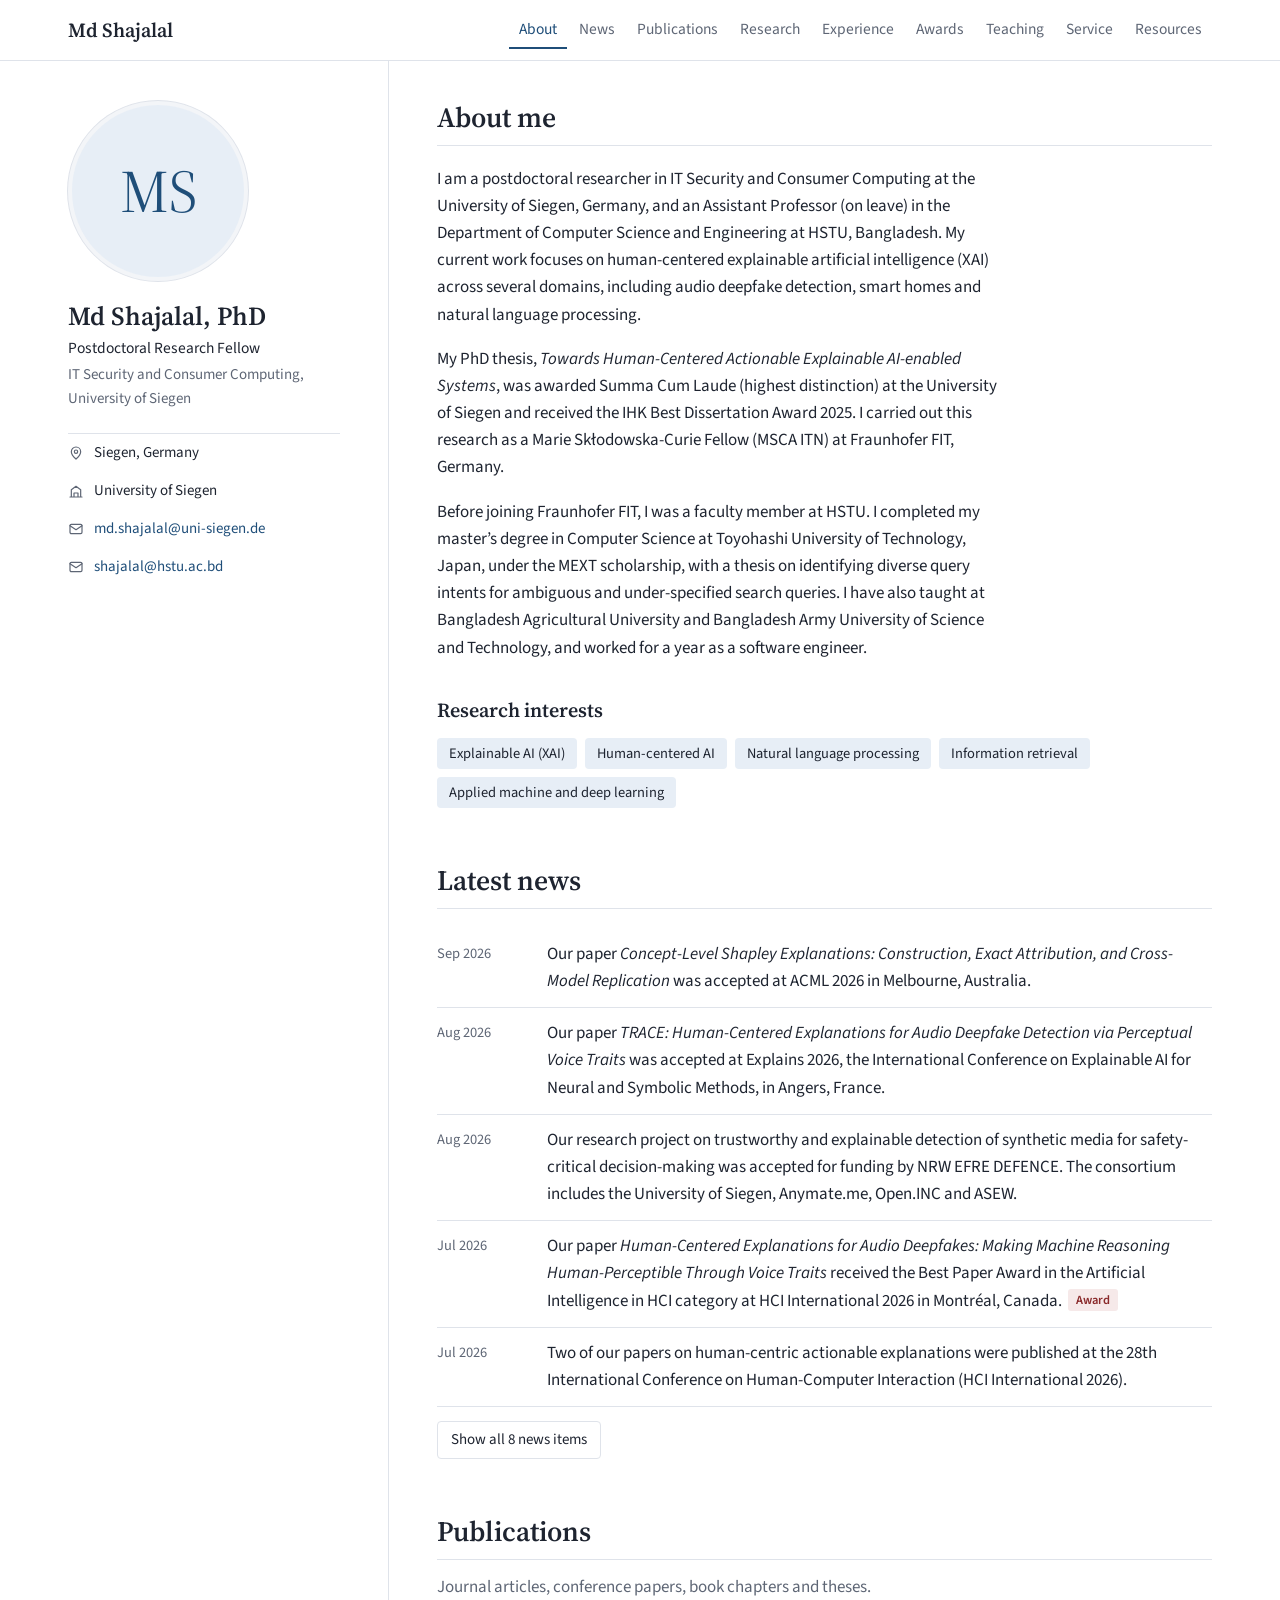
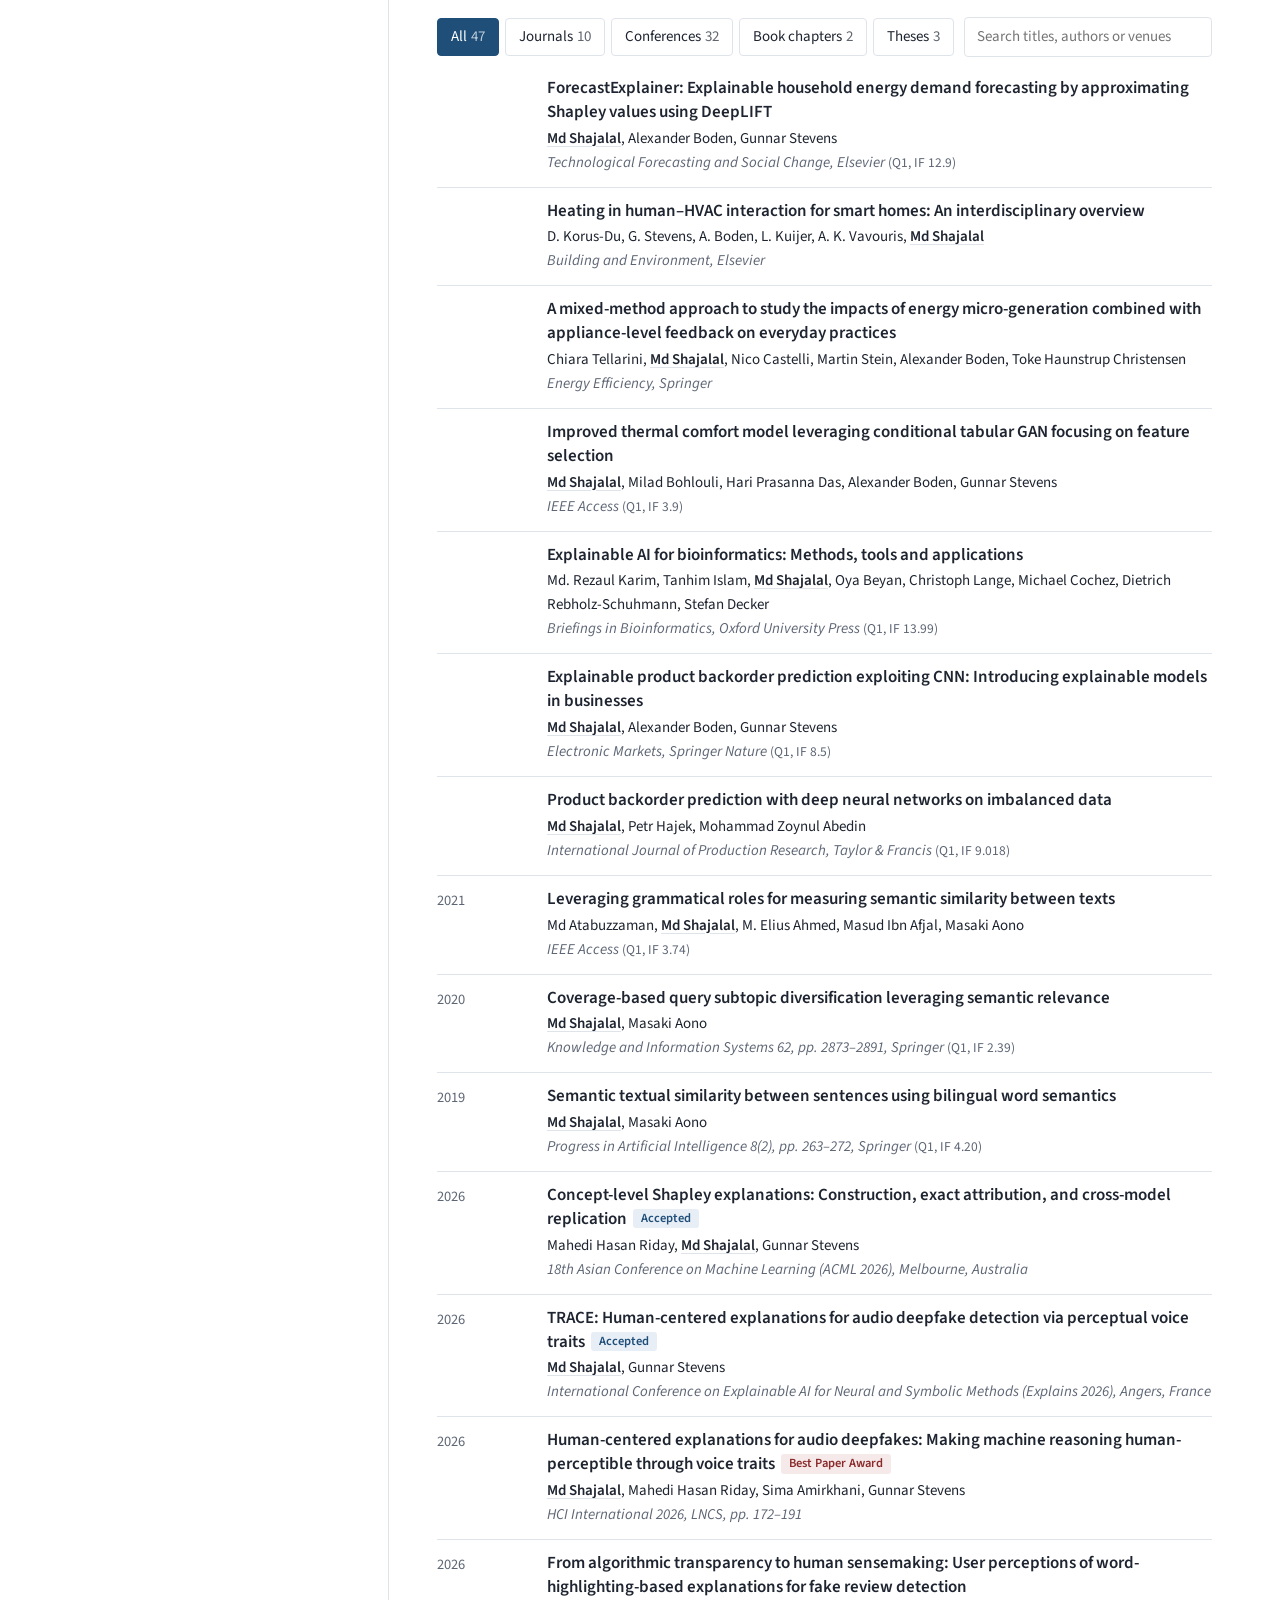
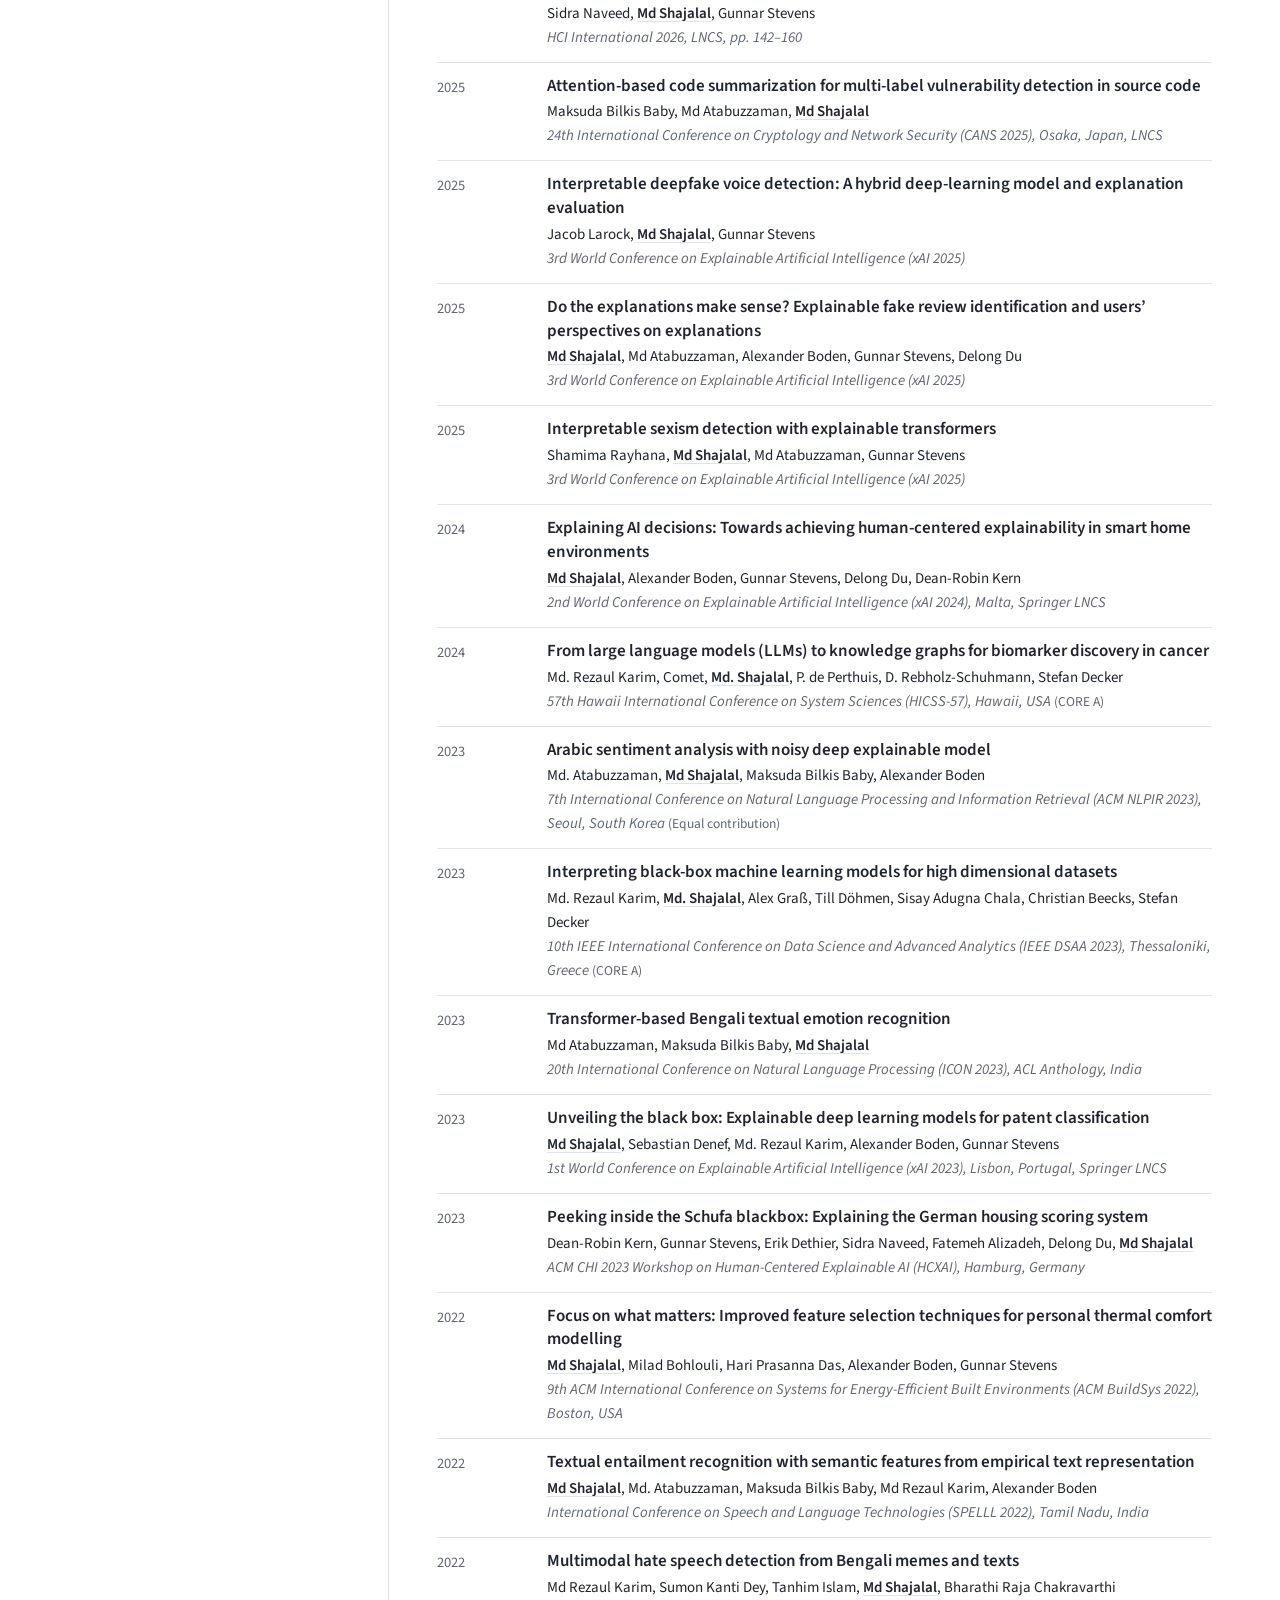
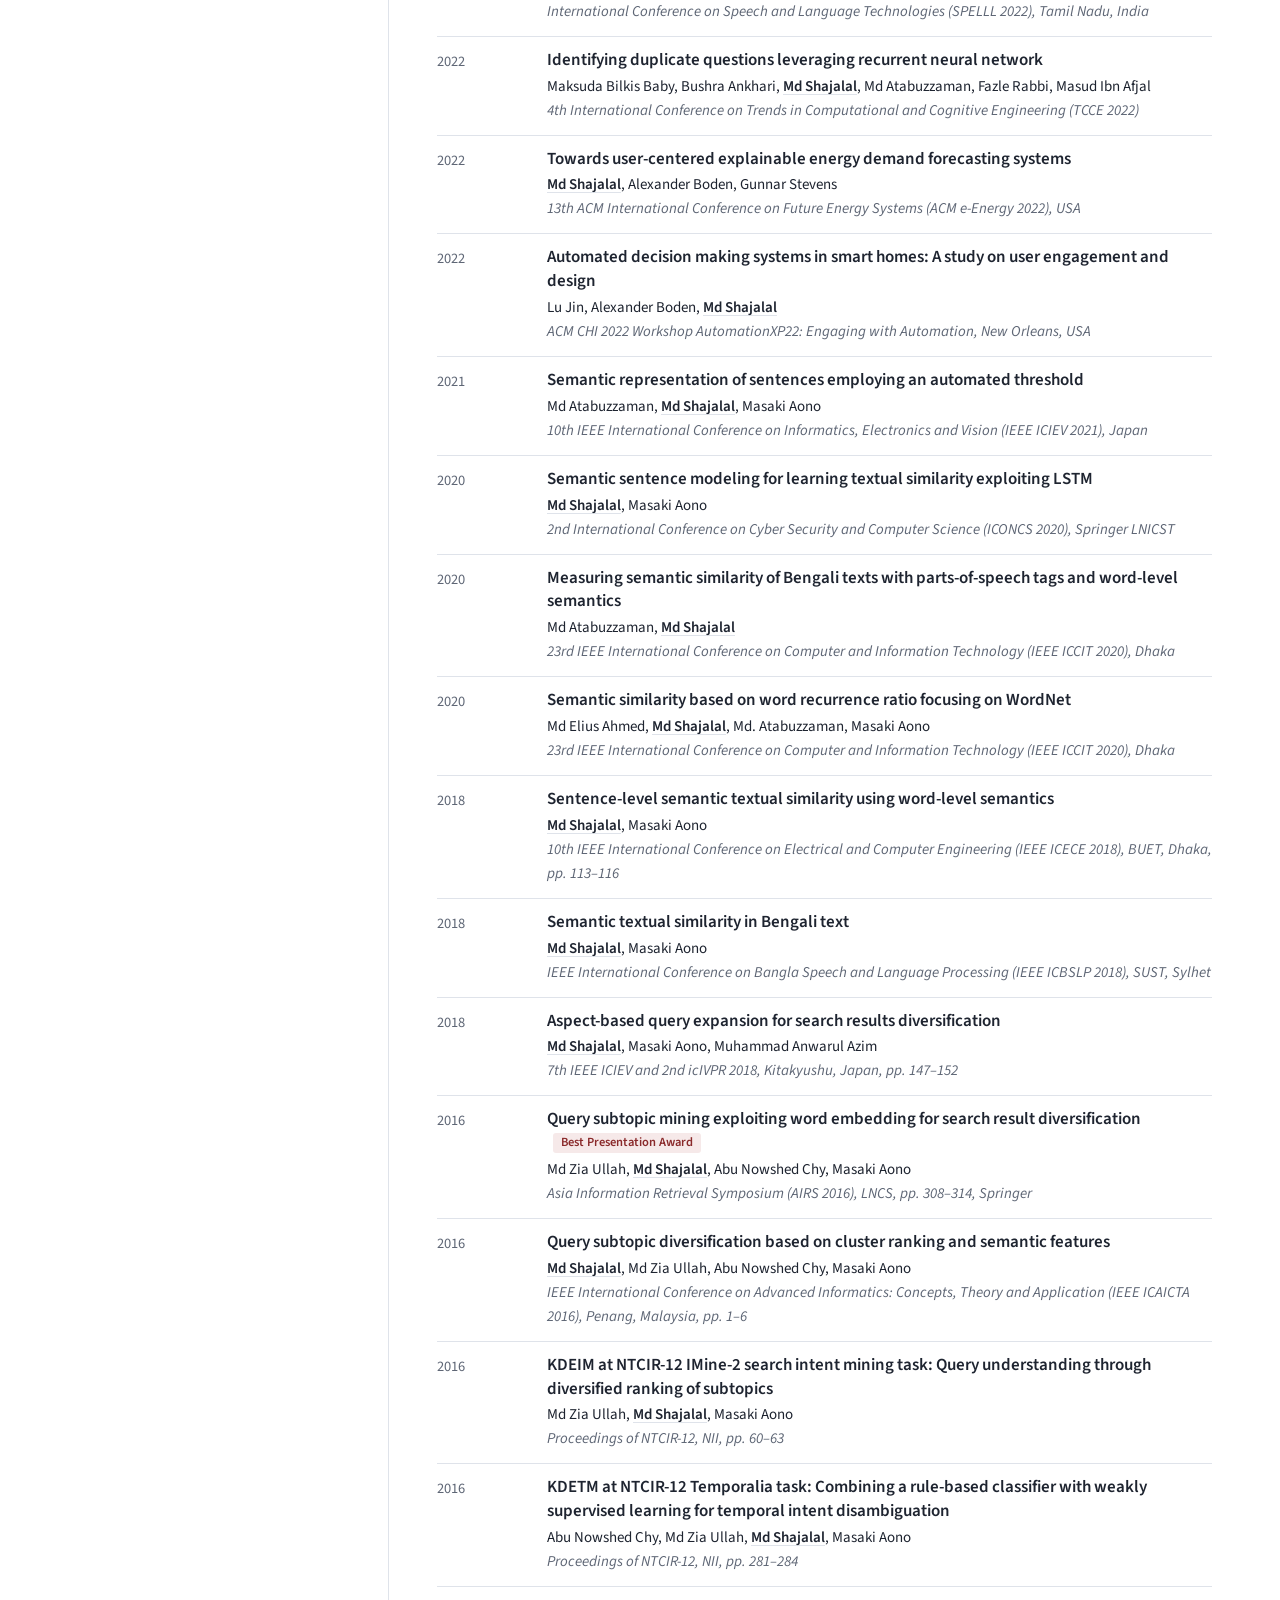
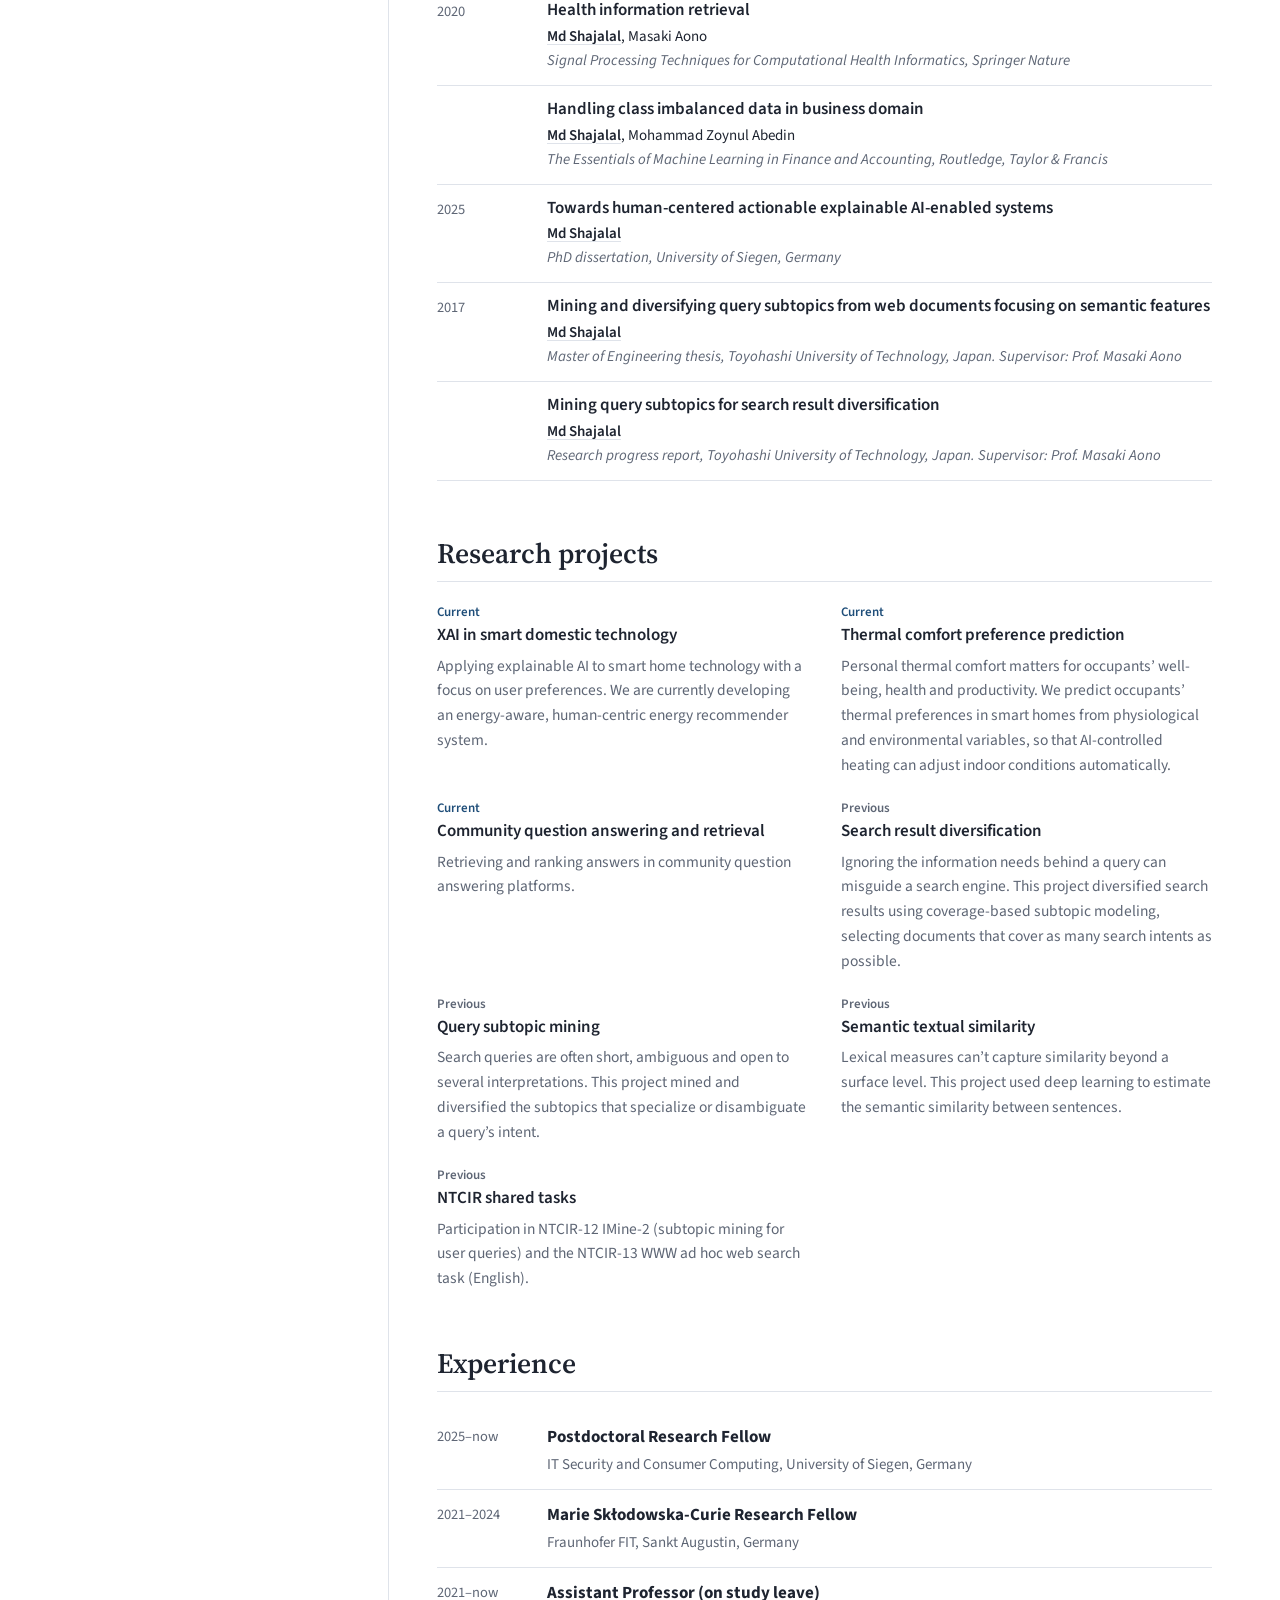
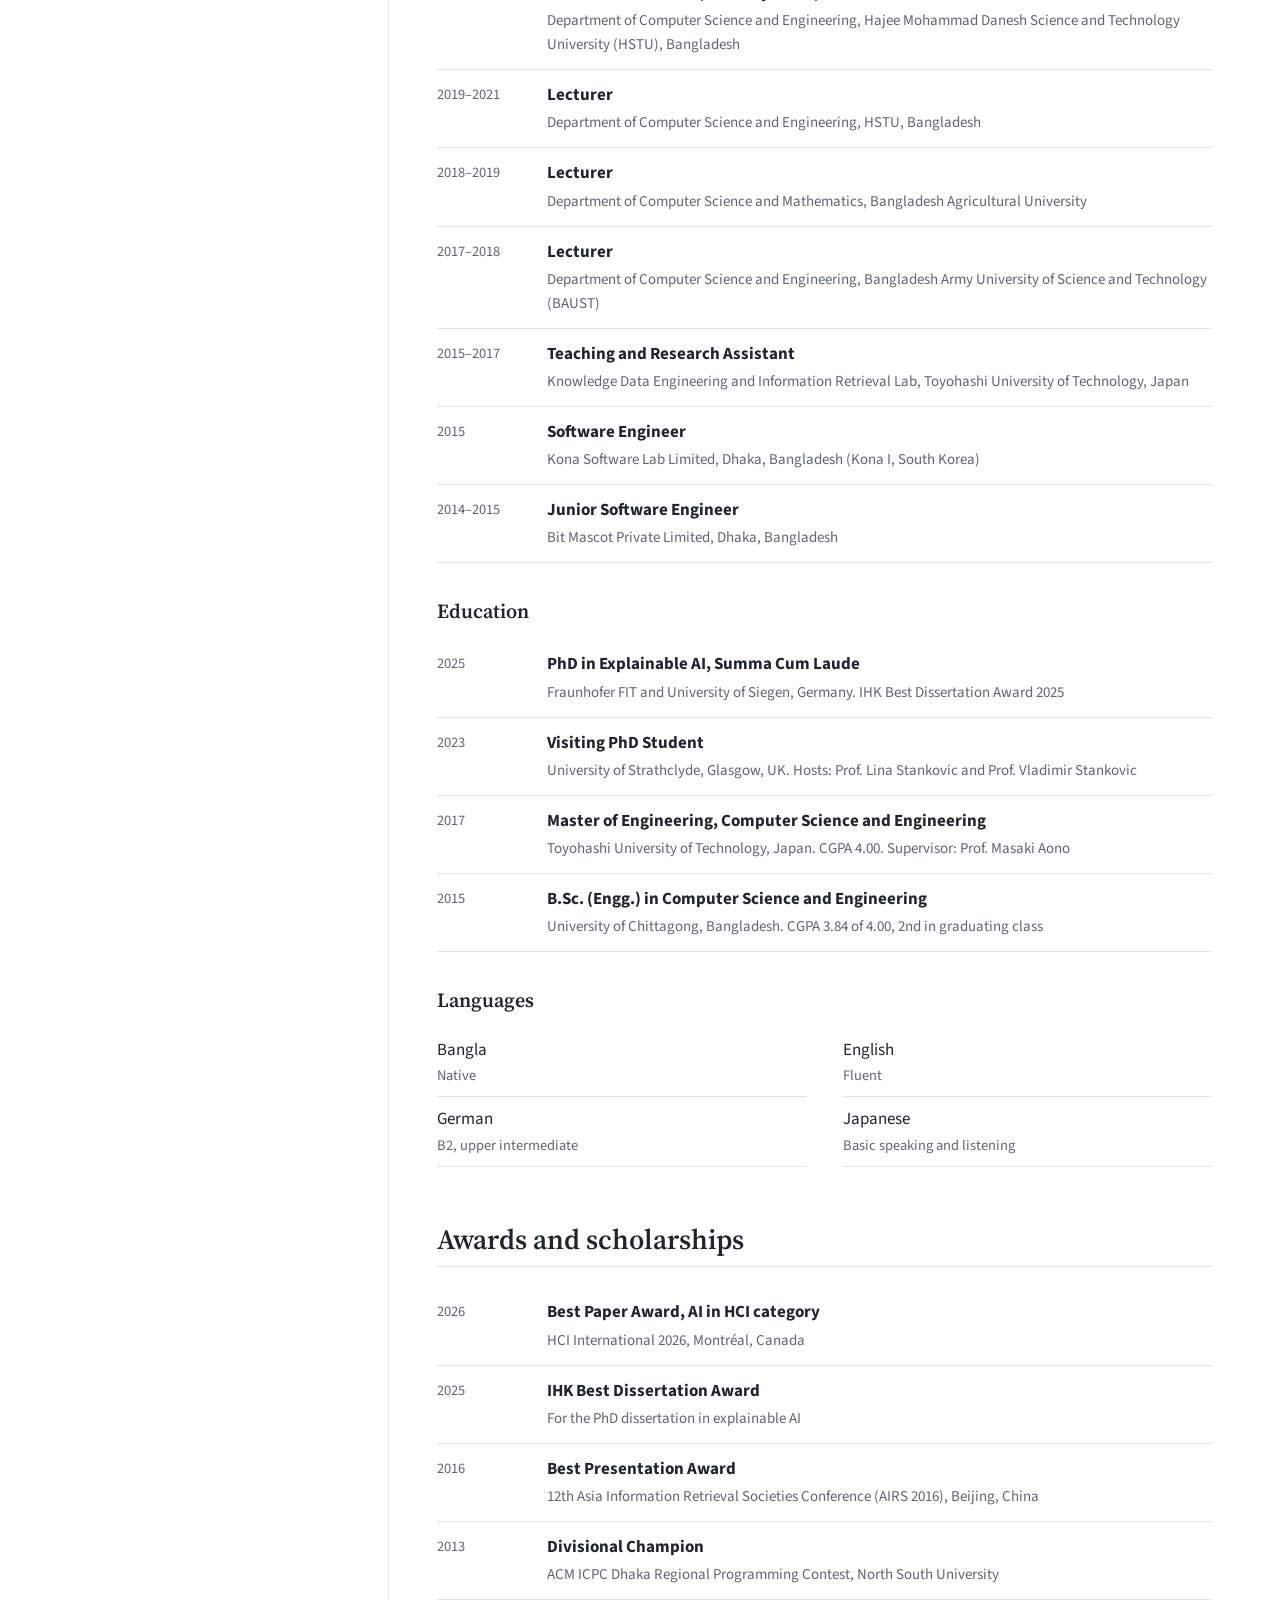
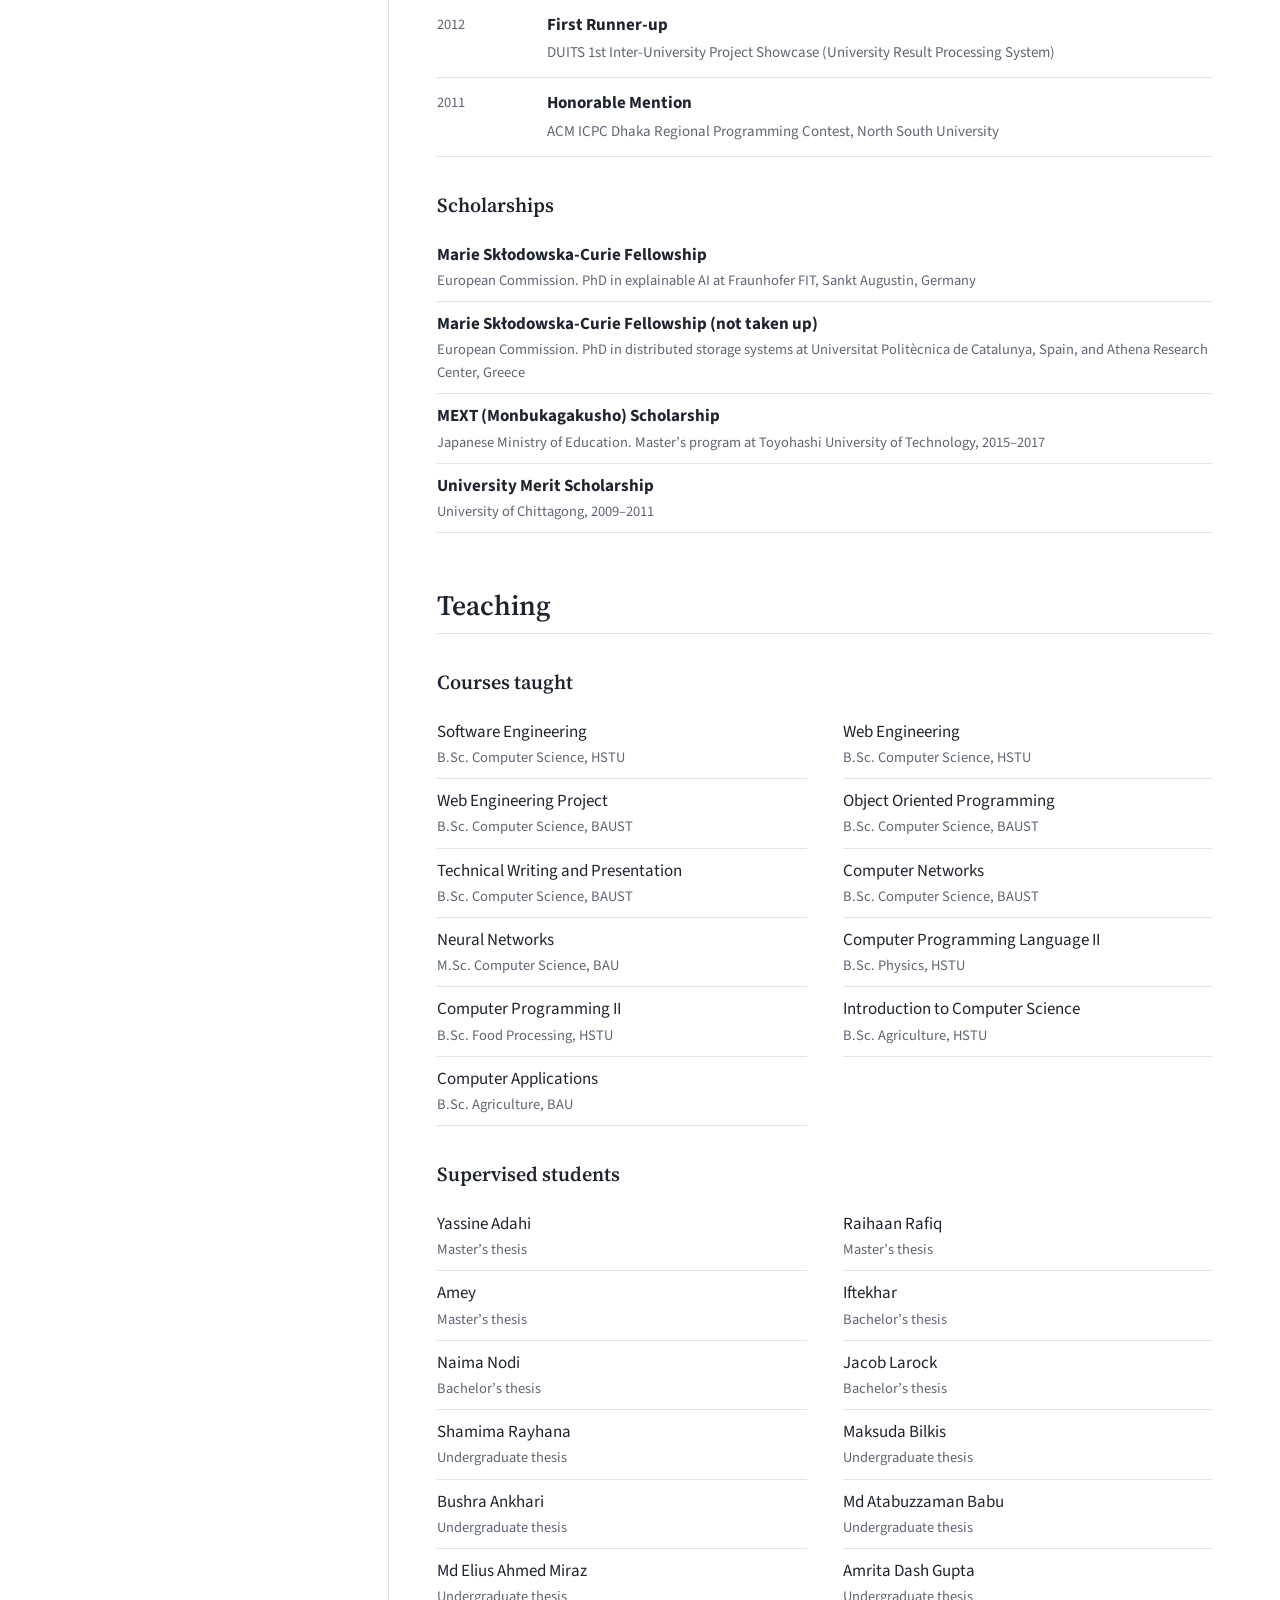
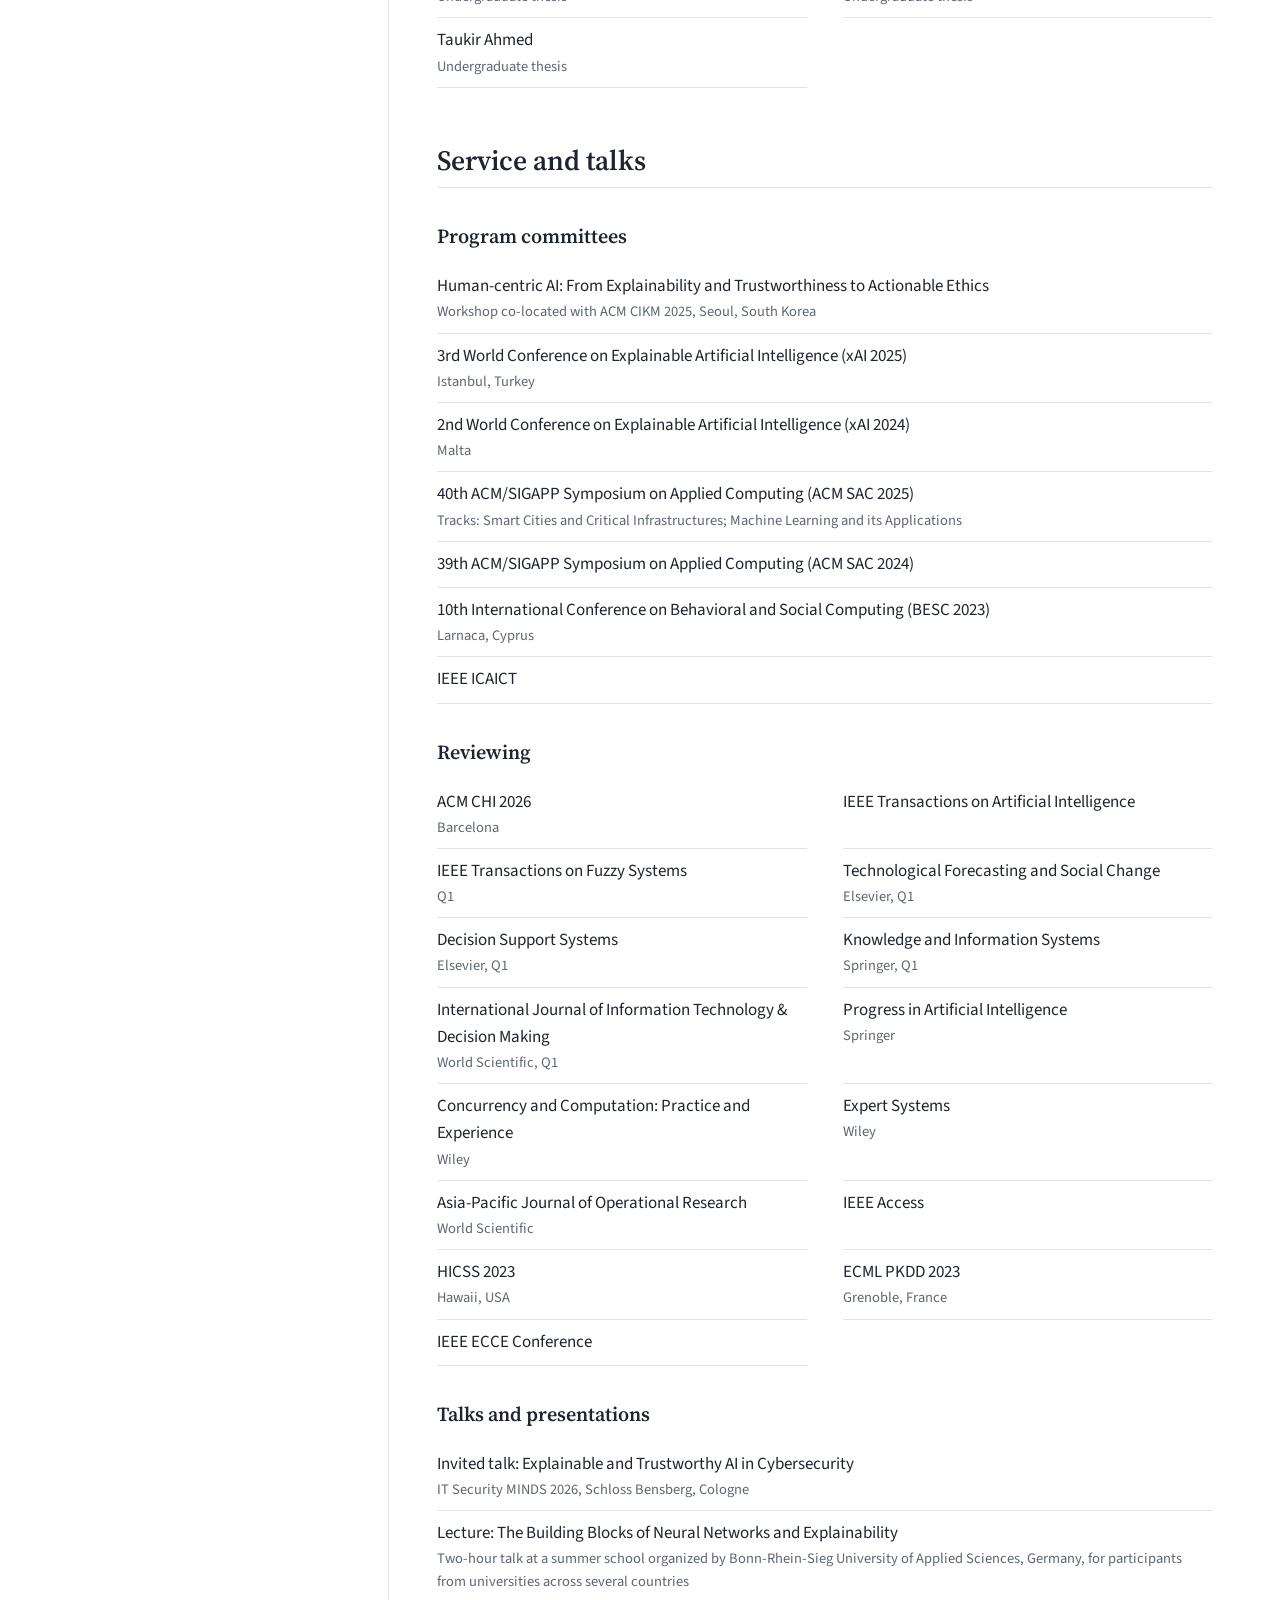
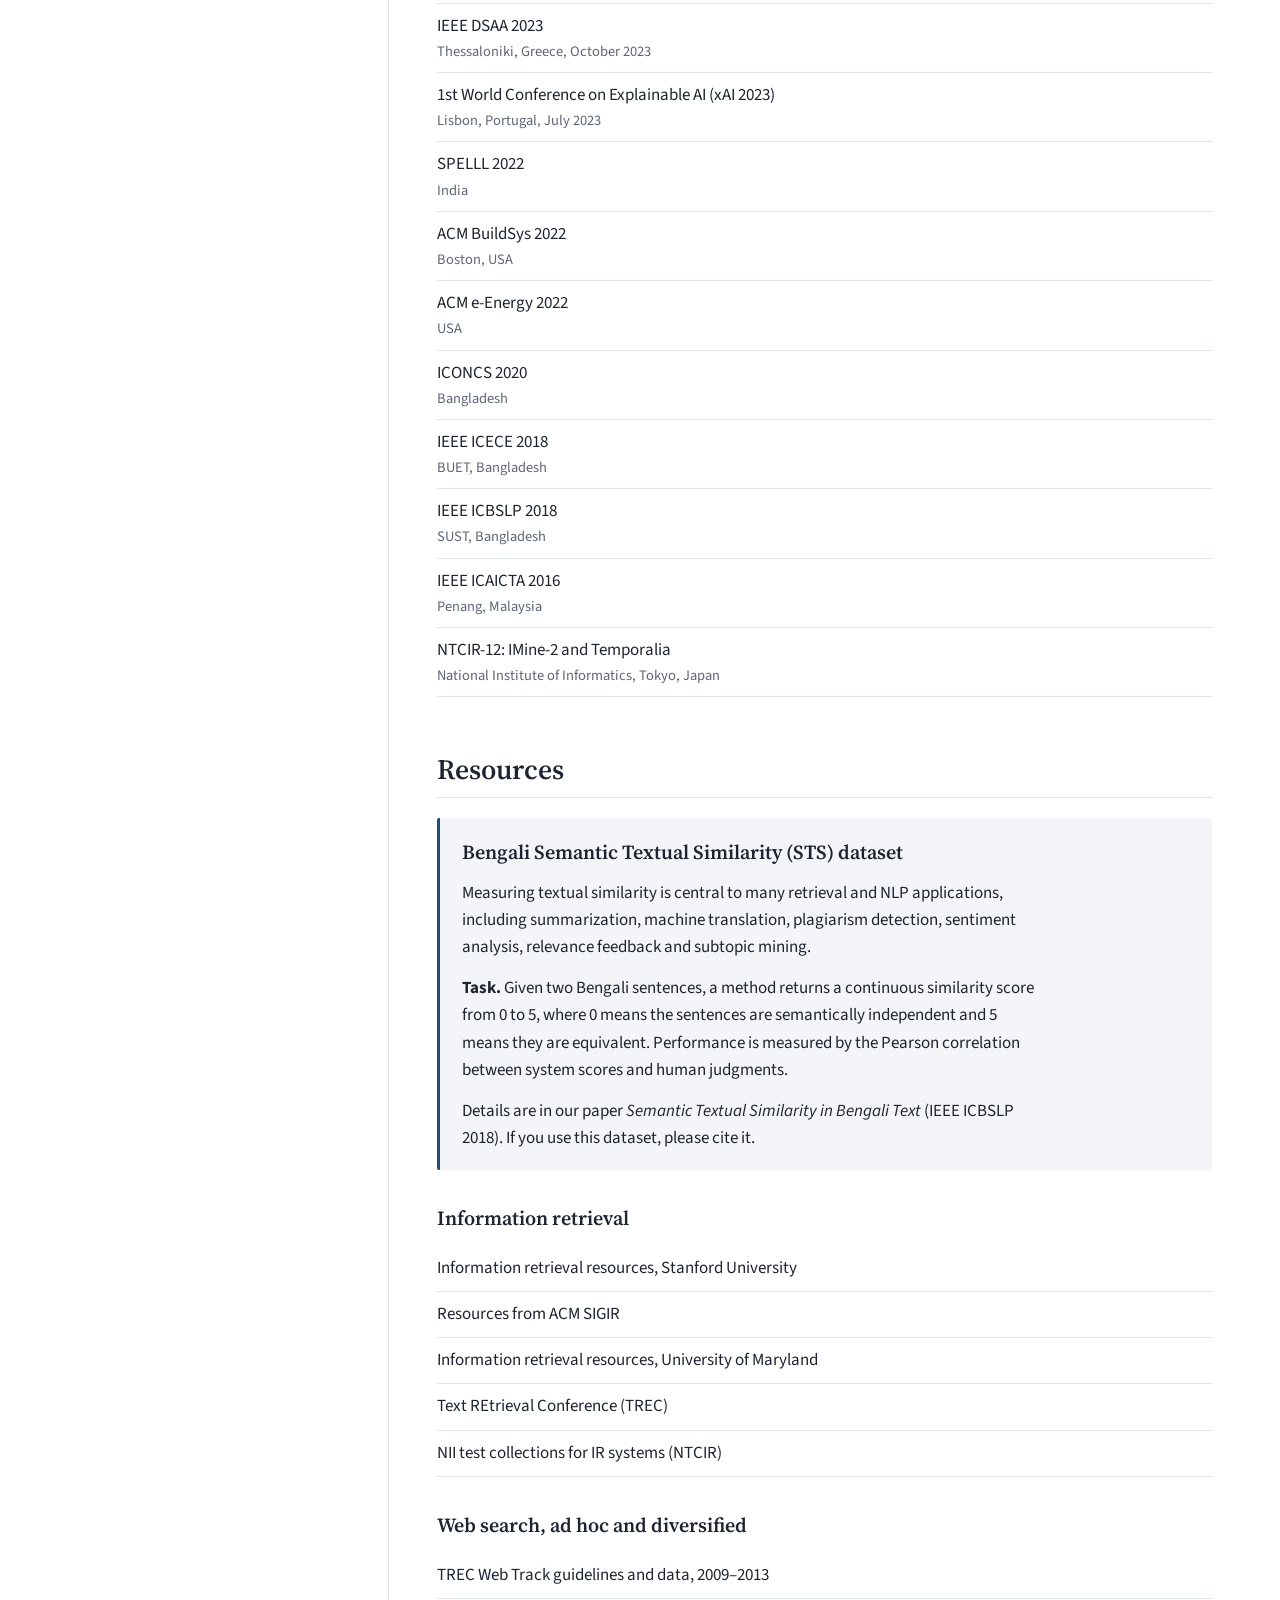
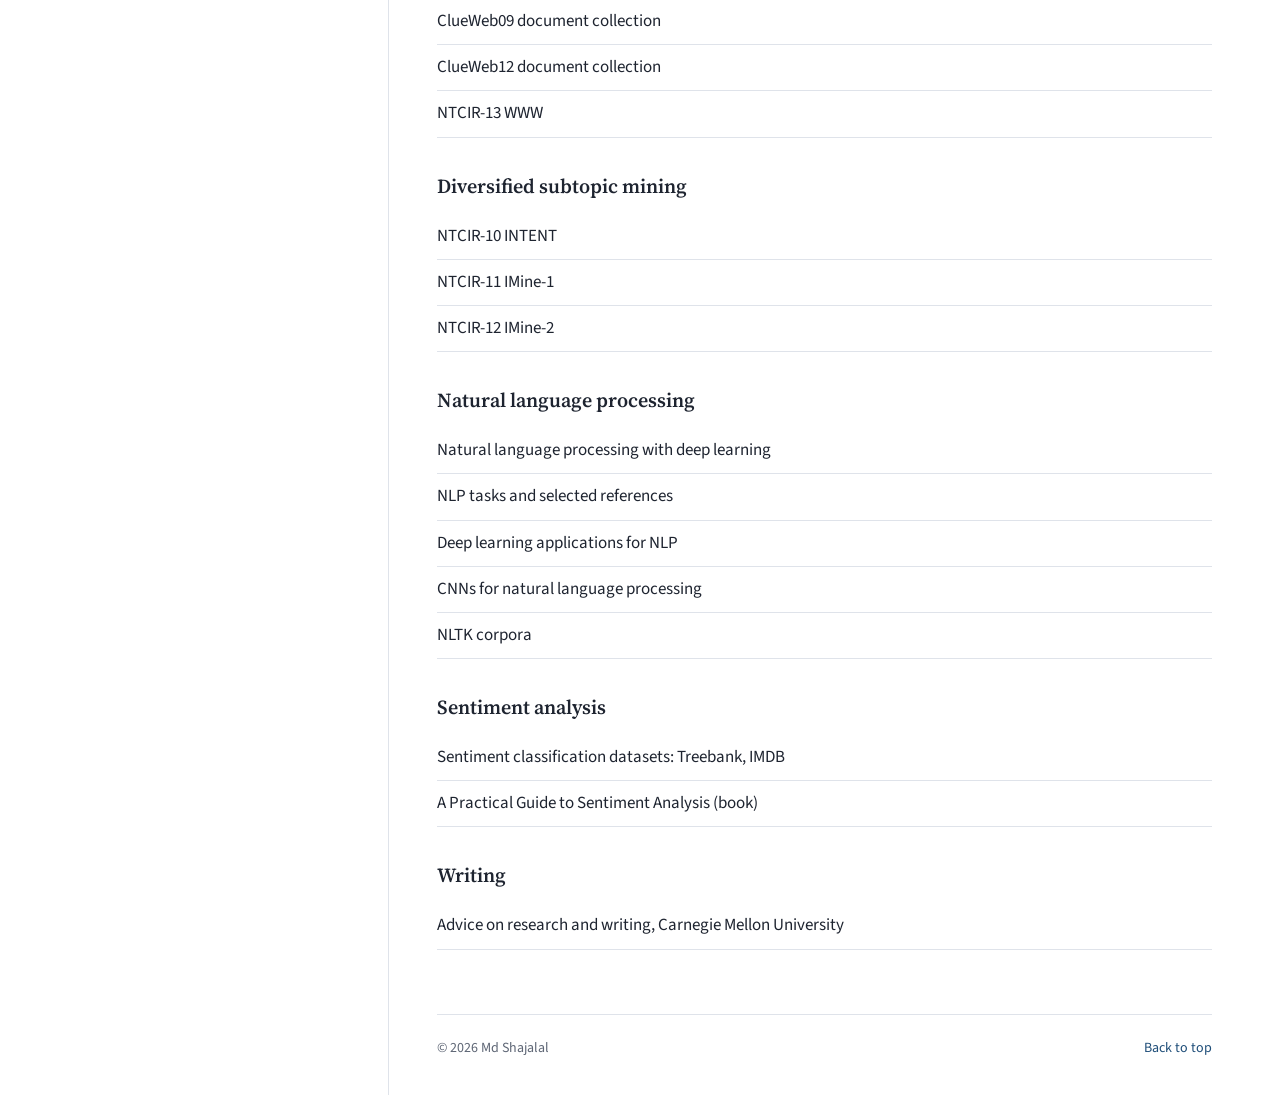
==== commit bbfb787c: "Add files via upload" ====
--- a/index.html
+++ b/index.html
@@ -11,648 +11,46 @@
 <link rel="preconnect" href="https://fonts.googleapis.com">
 <link rel="preconnect" href="https://fonts.gstatic.com" crossorigin>
 <link href="https://fonts.googleapis.com/css2?family=Source+Serif+4:opsz,wght@8..60,400;8..60,600&family=Source+Sans+3:wght@400;500;600&display=swap" rel="stylesheet">
-<style>
-:root{
-  --bg:#FFFFFF; --side:#F3F5F8; --ink:#1E2430; --muted:#5E6675; --line:#DFE3EA;
-  --accent:#1F4E79; --accent-soft:#E7EEF6; --award:#8A2A2B; --award-soft:#F6E9E9;
-  --serif:"Source Serif 4", Georgia, "Times New Roman", serif;
-  --sans:"Source Sans 3", "Segoe UI", system-ui, -apple-system, Roboto, Arial, sans-serif;
-  color-scheme: light;
-}
-@media (prefers-color-scheme: dark){
-  :root{
-    --bg:#12161D; --side:#181D26; --ink:#E4E7EC; --muted:#9BA3B1; --line:#2A313D;
-    --accent:#8DB7E6; --accent-soft:#1D2A3A; --award:#E79A9B; --award-soft:#3A2224;
-    color-scheme: dark;
-  }
-}
-*,*::before,*::after{box-sizing:border-box}
-html{scroll-padding-top:76px;-webkit-text-size-adjust:100%}
-body{margin:0;background:var(--bg);color:var(--ink);font-family:var(--sans);font-size:17px;line-height:1.6;
-  padding-bottom:env(safe-area-inset-bottom,0px)}
-a{color:var(--accent);text-decoration:none}
-a:hover{text-decoration:underline;text-underline-offset:3px}
-:focus-visible{outline:2px solid var(--accent);outline-offset:2px;border-radius:2px}
-img{max-width:100%}
-
-/* Top bar */
-header.top{position:sticky;top:0;z-index:20;background:var(--bg);border-bottom:1px solid var(--line);
-  padding-top:env(safe-area-inset-top,0px)}
-body::before{content:"";position:fixed;inset:0 0 auto;height:env(safe-area-inset-top,0px);z-index:21;background:var(--bg)}
-.topin{max-width:1200px;margin:0 auto;padding:0 28px;display:flex;align-items:center;gap:28px;height:60px}
-.brand{font-family:var(--serif);font-weight:600;font-size:20px;color:var(--ink);white-space:nowrap}
-.brand:hover{text-decoration:none}
-nav.sections{display:flex;gap:2px;margin-left:auto;overflow-x:auto;scrollbar-width:none}
-nav.sections::-webkit-scrollbar{display:none}
-nav.sections a{color:var(--muted);font-size:15.5px;padding:6px 10px;white-space:nowrap;border-bottom:2px solid transparent}
-nav.sections a:hover{color:var(--ink);text-decoration:none}
-nav.sections a.active{color:var(--accent);border-bottom-color:var(--accent)}
-
-/* Layout */
-.layout{max-width:1200px;margin:0 auto;padding:0 28px;display:grid;grid-template-columns:280px minmax(0,1fr);gap:56px}
-aside.profile{position:sticky;top:60px;align-self:start;padding:40px 0}
-main{padding:40px 0 0;min-width:0}
-
-.photo{width:180px;height:180px;border-radius:50%;overflow:hidden;background:var(--accent-soft);
-  display:grid;place-items:center;border:4px solid var(--side);box-shadow:0 0 0 1px var(--line)}
-.photo img{width:100%;height:100%;object-fit:cover}
-.photo .mono{font-family:var(--serif);font-size:60px;color:var(--accent)}
-.profile h1{font-family:var(--serif);font-weight:600;font-size:26px;line-height:1.2;margin:20px 0 4px}
-.profile .title{font-size:15.5px;color:var(--ink);margin:0 0 2px}
-.profile .org{font-size:15px;color:var(--muted);margin:0}
-.facts{list-style:none;padding:0;margin:22px 0 0;font-size:15px;border-top:1px solid var(--line)}
-.facts li{display:flex;gap:10px;align-items:flex-start;padding:7px 0}
-.facts svg{flex:none;width:16px;height:16px;margin-top:4px;color:var(--muted)}
-.facts a,.facts span{overflow-wrap:anywhere}
-
-/* Sections */
-section.block{padding:0 0 56px}
-h2{font-family:var(--serif);font-weight:600;font-size:28px;line-height:1.2;margin:0 0 20px;padding-bottom:10px;border-bottom:1px solid var(--line)}
-h3{font-family:var(--serif);font-weight:600;font-size:20px;margin:32px 0 12px}
-h3:first-child{margin-top:0}
-.prose p{max-width:72ch;margin:0 0 1em}
-
-.chips{display:flex;flex-wrap:wrap;gap:8px;margin:0;padding:0;list-style:none}
-.chips li{font-size:14.5px;padding:4px 12px;border-radius:4px;background:var(--accent-soft);color:var(--ink)}
-
-.dated{list-style:none;margin:0;padding:0}
-.dated > li{display:grid;grid-template-columns:92px 1fr;gap:18px;padding:12px 0;border-bottom:1px solid var(--line)}
-.dated .when{font-size:14.5px;color:var(--muted);padding-top:1px;font-variant-numeric:tabular-nums}
-.dated .what p{margin:0}
-.dated .what .sub{color:var(--muted);font-size:15px;margin-top:2px}
-@media (max-width:520px){.dated > li{grid-template-columns:1fr;gap:2px}}
-
-.badge{display:inline-block;font-size:12.5px;font-weight:600;padding:1px 8px;border-radius:3px;vertical-align:2px;margin-left:6px;white-space:nowrap}
-.badge.award{background:var(--award-soft);color:var(--award)}
-.badge.status{background:var(--accent-soft);color:var(--accent)}
-.inline-links{display:inline-flex;gap:12px;margin-left:8px;font-size:14px}
-
-button{font:inherit;cursor:pointer}
-.tab,.more-btn{border:1px solid var(--line);background:var(--bg);color:var(--ink);padding:6px 13px;border-radius:4px;font-size:15px}
-.more-btn{margin-top:14px}
-.tab[aria-pressed="true"]{background:var(--accent);color:var(--bg);border-color:var(--accent)}
-.tab .n{opacity:.7;margin-left:4px;font-variant-numeric:tabular-nums}
-.pub-tools{display:flex;flex-wrap:wrap;gap:10px;align-items:center;margin-bottom:8px}
-.tabs{display:flex;flex-wrap:wrap;gap:6px}
-.search{flex:1 1 200px;min-width:0;border:1px solid var(--line);background:var(--bg);color:var(--ink);padding:7px 12px;border-radius:4px;font:inherit;font-size:15px}
-.pub .title{font-weight:600;line-height:1.4}
-.pub .authors{font-size:15px;margin-top:2px}
-.pub .authors strong{font-weight:600;text-decoration:underline;text-decoration-color:var(--line);text-underline-offset:3px}
-.pub .venue{color:var(--muted);font-size:15px;font-style:italic}
-.pub .note{font-style:normal;font-size:13.5px}
-.empty{color:var(--muted);padding:16px 0}
-
-.projects{display:grid;grid-template-columns:repeat(auto-fit,minmax(260px,1fr));gap:20px 32px}
-.project h4{font-weight:600;font-size:17px;margin:0 0 4px}
-.project p{margin:0;font-size:15.5px;color:var(--muted)}
-.project .status{font-size:13px;font-weight:600;color:var(--accent)}
-.project.past .status{color:var(--muted)}
-
-.cols{display:grid;grid-template-columns:1fr 1fr;gap:0 36px}
-@media (max-width:640px){.cols{grid-template-columns:1fr}}
-.plain{list-style:none;padding:0;margin:0}
-.plain li{padding:9px 0;border-bottom:1px solid var(--line)}
-.plain li .sub{display:block;color:var(--muted);font-size:14.5px}
-
-.callout{background:var(--side);border-left:3px solid var(--accent);padding:18px 22px;border-radius:2px}
-.callout p{margin:0 0 .8em;max-width:72ch}
-.callout p:last-child{margin-bottom:0}
-
-footer{border-top:1px solid var(--line);padding:22px 0 36px;color:var(--muted);font-size:14px;margin-top:8px;
-  display:flex;flex-wrap:wrap;justify-content:space-between;gap:10px}
-.sr{position:absolute;width:1px;height:1px;overflow:hidden;clip:rect(0 0 0 0)}
-
-/* Sidebar divider */
-@media (min-width:901px){ aside.profile{padding-right:8px} main{border-left:1px solid var(--line);padding-left:48px} .layout{gap:40px} }
-
-/* Mobile */
-@media (max-width:900px){
-  .layout{grid-template-columns:1fr;gap:0}
-  aside.profile{position:static;max-height:none;padding:28px 0;border-bottom:1px solid var(--line);
-    display:grid;grid-template-columns:auto 1fr;gap:0 20px;align-items:center}
-  .photo{width:96px;height:96px;grid-row:span 3;border-width:3px}
-  .photo .mono{font-size:34px}
-  .profile h1{margin-top:0;font-size:23px}
-  .facts{grid-column:1 / -1;display:flex;flex-wrap:wrap;gap:4px 18px;border-top:0;margin-top:16px}
-  .facts li{padding:2px 0}
-  .topin{flex-direction:column;align-items:stretch;height:auto;gap:0;padding-top:10px}
-  nav.sections{margin:0 -28px;padding:4px 18px 6px}
-  html{scroll-padding-top:104px}
-  main{padding-top:32px}
-}
-</style>
+<link rel="stylesheet" href="css/style.css">
 </head>
 <body>
+<!-- You normally don't need to edit this file.
+     Content lives in the data/ folder, the design in css/style.css. -->
 
 <header class="top">
   <div class="topin">
-    <a class="brand" href="#top">Md Shajalal</a>
-    <nav class="sections" aria-label="Sections">
-      <a href="#about">About</a>
-      <a href="#news">News</a>
-      <a href="#publications">Publications</a>
-      <a href="#research">Research</a>
-      <a href="#experience">Experience</a>
-      <a href="#awards">Awards</a>
-      <a href="#teaching">Teaching</a>
-      <a href="#service">Service</a>
-      <a href="#resources">Resources</a>
-    </nav>
+    <a class="brand" href="#top" id="brand">Md Shajalal</a>
+    <button class="menu-btn" id="menuBtn" aria-expanded="false" aria-controls="menu">
+      <svg viewBox="0 0 24 24" width="20" height="20" fill="none" stroke="currentColor" stroke-width="2" stroke-linecap="round" aria-hidden="true"><path d="M4 7h16M4 12h16M4 17h16"/></svg>
+      <span>Menu</span>
+    </button>
+    <nav class="sections" aria-label="Sections" id="menu"></nav>
   </div>
 </header>
 
 <div class="layout" id="top">
-  <aside class="profile" aria-label="Profile">
-    <div class="photo" id="portrait"><span class="mono" aria-hidden="true">MS</span></div>
-    <h1>Md Shajalal, PhD</h1>
-    <p class="title">Postdoctoral Research Fellow</p>
-    <p class="org">IT Security and Consumer Computing, University of Siegen</p>
-    <ul class="facts" id="facts"></ul>
-  </aside>
-
+  <aside class="profile" aria-label="Profile" id="sidebar"></aside>
   <main>
-    <section class="block" id="about">
-      <h2>About me</h2>
-      <div class="prose">
-        <p>I am a postdoctoral researcher in IT Security and Consumer Computing at the University of Siegen, Germany, and an Assistant Professor (on leave) in the Department of Computer Science and Engineering at HSTU, Bangladesh. My current work focuses on human-centered explainable artificial intelligence (XAI) across several domains, including audio deepfake detection, smart homes and natural language processing.</p>
-        <p>My PhD thesis, <em>Towards Human-Centered Actionable Explainable AI-enabled Systems</em>, was awarded Summa Cum Laude (highest distinction) at the University of Siegen and received the IHK Best Dissertation Award 2025. I carried out this research as a Marie Skłodowska-Curie Fellow (MSCA ITN) at Fraunhofer FIT, Germany.</p>
-        <p>Before joining Fraunhofer FIT, I was a faculty member at HSTU. I completed my master’s degree in Computer Science at Toyohashi University of Technology, Japan, under the MEXT scholarship, with a thesis on identifying diverse query intents for ambiguous and under-specified search queries. I have also taught at Bangladesh Agricultural University and Bangladesh Army University of Science and Technology, and worked for a year as a software engineer.</p>
-      </div>
-      <h3>Research interests</h3>
-      <ul class="chips">
-        <li>Explainable AI (XAI)</li>
-        <li>Human-centered AI</li>
-        <li>Natural language processing</li>
-        <li>Information retrieval</li>
-        <li>Applied machine and deep learning</li>
-      </ul>
-    </section>
-
-    <section class="block" id="news">
-      <h2>Latest news</h2>
-      <ul class="dated" id="newsList"></ul>
-    </section>
-
-    <section class="block" id="publications">
-      <h2>Publications</h2>
-      <p id="pubProfiles" style="margin:-6px 0 16px;color:var(--muted)"></p>
-      <div class="pub-tools">
-        <div class="tabs" role="group" aria-label="Filter publications by type" id="pubTabs"></div>
-        <label class="sr" for="pubSearch">Search publications</label>
-        <input class="search" id="pubSearch" type="search" placeholder="Search titles, authors or venues">
-      </div>
-      <ul class="dated" id="pubList"></ul>
-    </section>
-
-    <section class="block" id="research">
-      <h2>Research projects</h2>
-      <div class="projects" id="projectList"></div>
-    </section>
-
-    <section class="block" id="experience">
-      <h2>Experience</h2>
-      <ul class="dated" id="expList"></ul>
-      <h3>Education</h3>
-      <ul class="dated" id="eduList"></ul>
-      <h3>Languages</h3>
-      <ul class="plain cols">
-        <li>Bangla<span class="sub">Native</span></li>
-        <li>English<span class="sub">Fluent</span></li>
-        <li>German<span class="sub">B2, upper intermediate</span></li>
-        <li>Japanese<span class="sub">Basic speaking and listening</span></li>
-      </ul>
-    </section>
-
-    <section class="block" id="awards">
-      <h2>Awards and scholarships</h2>
-      <ul class="dated" id="awardList"></ul>
-      <h3>Scholarships</h3>
-      <ul class="plain" id="scholarList"></ul>
-    </section>
-
-    <section class="block" id="teaching">
-      <h2>Teaching</h2>
-      <h3>Courses taught</h3>
-      <ul class="plain cols" id="courseList"></ul>
-      <h3>Supervised students</h3>
-      <ul class="plain cols" id="studentList"></ul>
-    </section>
-
-    <section class="block" id="service">
-      <h2>Service and talks</h2>
-      <h3>Program committees</h3>
-      <ul class="plain" id="pcList"></ul>
-      <h3>Reviewing</h3>
-      <ul class="plain cols" id="reviewList"></ul>
-      <h3>Talks and presentations</h3>
-      <ul class="plain" id="talkList"></ul>
-    </section>
-
-    <section class="block" id="resources">
-      <h2>Resources</h2>
-      <div class="callout">
-        <h3 style="margin-top:0">Bengali Semantic Textual Similarity (STS) dataset</h3>
-        <p>Measuring textual similarity is central to many retrieval and NLP applications, including summarization, machine translation, plagiarism detection, sentiment analysis, relevance feedback and subtopic mining.</p>
-        <p><strong>Task.</strong> Given two Bengali sentences, a method returns a continuous similarity score from 0 to 5, where 0 means the sentences are semantically independent and 5 means they are equivalent. Performance is measured by the Pearson correlation between system scores and human judgments.</p>
-        <p>Details are in our paper <em>Semantic Textual Similarity in Bengali Text</em> (IEEE ICBSLP 2018). If you use this dataset, please cite it.<span id="stsLinks"></span></p>
-      </div>
-      <div id="resourceGroups" style="margin-top:28px"></div>
-    </section>
-
+    <div id="content"></div>
     <footer>
-      <span>© <span id="year">2026</span> Md Shajalal</span>
+      <span>© <span id="year">2026</span> <span id="footerName">Md Shajalal</span></span>
       <a href="#top">Back to top</a>
     </footer>
   </main>
 </div>
 
-<script>
-
-/* =========================================================
-   EDIT HERE: your links.
-   Paste a full URL between the quotes. Anything left empty
-   is simply hidden on the page.
-   ========================================================= */
-const PROFILE = {
-  photo:   "",   // e.g. "photo.jpg" (upload the image next to index.html)
-  cv:      "",   // e.g. "Md_Shajalal_CV.pdf"
-  scholar: "",   // Google Scholar profile URL
-  scopus:  "",
-  wos:     "",   // Web of Science
-  dblp:    "",
-  orcid:   "",
-  stsDataset: "",  // Bengali STS dataset download
-  stsPaper:   ""   // paper link for the dataset
-};
-
-/* ---------- News: add new items at the top ---------- */
-const NEWS = [
-  { date:"Sep 2026", text:"Our paper <em>Concept-Level Shapley Explanations: Construction, Exact Attribution, and Cross-Model Replication</em> was accepted at ACML 2026 in Melbourne, Australia." },
-  { date:"Aug 2026", text:"Our paper <em>TRACE: Human-Centered Explanations for Audio Deepfake Detection via Perceptual Voice Traits</em> was accepted at Explains 2026, the International Conference on Explainable AI for Neural and Symbolic Methods, in Angers, France." },
-  { date:"Aug 2026", text:"Our research project on trustworthy and explainable detection of synthetic media for safety-critical decision-making was accepted for funding by NRW EFRE DEFENCE. The consortium includes the University of Siegen, Anymate.me, Open.INC and ASEW." },
-  { date:"Jul 2026", text:"Our paper <em>Human-Centered Explanations for Audio Deepfakes: Making Machine Reasoning Human-Perceptible Through Voice Traits</em> received the Best Paper Award in the Artificial Intelligence in HCI category at HCI International 2026 in Montréal, Canada.", award:true,
-    links:[{label:"Photo 1",url:""},{label:"Photo 2",url:""},{label:"Video",url:""}] },
-  { date:"Jul 2026", text:"Two of our papers on human-centric actionable explanations were published at the 28th International Conference on Human-Computer Interaction (HCI International 2026).",
-    links:[{label:"Paper 1",url:""},{label:"Paper 2",url:""}] },
-  { date:"Jun 2026", text:"The University of Siegen highlighted the research outcomes of the AntiScam project, which I coordinate.", links:[{label:"Article",url:""}] },
-  { date:"May 2026", text:"My research was featured by the University of Siegen and published through Informationsdienst Wissenschaft (idw), one of Germany’s leading science news platforms.",
-    links:[{label:"English",url:""},{label:"German",url:""}] },
-  { date:"Apr 2026", text:"I gave an invited talk, <em>Explainable and Trustworthy AI in Cybersecurity</em>, at the IT Security MINDS conference 2026 at Althoff Grandhotel Schloss Bensberg, Cologne." }
-];
-
-/* ---------- Projects ---------- */
-const PROJECTS = [
-  { now:true, title:"XAI in smart domestic technology", text:"Applying explainable AI to smart home technology with a focus on user preferences. We are currently developing an energy-aware, human-centric energy recommender system." },
-  { now:true, title:"Thermal comfort preference prediction", text:"Personal thermal comfort matters for occupants’ well-being, health and productivity. We predict occupants’ thermal preferences in smart homes from physiological and environmental variables, so that AI-controlled heating can adjust indoor conditions automatically." },
-  { now:true, title:"Community question answering and retrieval", text:"Retrieving and ranking answers in community question answering platforms." },
-  { now:false, title:"Search result diversification", text:"Ignoring the information needs behind a query can misguide a search engine. This project diversified search results using coverage-based subtopic modeling, selecting documents that cover as many search intents as possible." },
-  { now:false, title:"Query subtopic mining", text:"Search queries are often short, ambiguous and open to several interpretations. This project mined and diversified the subtopics that specialize or disambiguate a query’s intent." },
-  { now:false, title:"Semantic textual similarity", text:"Lexical measures can’t capture similarity beyond a surface level. This project used deep learning to estimate the semantic similarity between sentences." },
-  { now:false, title:"NTCIR shared tasks", text:"Participation in NTCIR-12 IMine-2 (subtopic mining for user queries) and the NTCIR-13 WWW ad hoc web search task (English)." }
-];
-
-/* ---------- Publications ----------
-   type: "journal" | "conference" | "chapter" | "thesis"
-   Optional: pdf:"https://...", status:"Accepted", award:"Best Paper Award", note:"Q1, IF 12.9"
-*/
-const PUBS = [
-  // Journals
-  { type:"journal", year:"", authors:"Md Shajalal, Alexander Boden, Gunnar Stevens", title:"ForecastExplainer: Explainable household energy demand forecasting by approximating Shapley values using DeepLIFT", venue:"Technological Forecasting and Social Change, Elsevier", note:"Q1, IF 12.9" },
-  { type:"journal", year:"", authors:"D. Korus-Du, G. Stevens, A. Boden, L. Kuijer, A. K. Vavouris, Md Shajalal", title:"Heating in human–HVAC interaction for smart homes: An interdisciplinary overview", venue:"Building and Environment, Elsevier" },
-  { type:"journal", year:"", authors:"Chiara Tellarini, Md Shajalal, Nico Castelli, Martin Stein, Alexander Boden, Toke Haunstrup Christensen", title:"A mixed-method approach to study the impacts of energy micro-generation combined with appliance-level feedback on everyday practices", venue:"Energy Efficiency, Springer" },
-  { type:"journal", year:"", authors:"Md Shajalal, Milad Bohlouli, Hari Prasanna Das, Alexander Boden, Gunnar Stevens", title:"Improved thermal comfort model leveraging conditional tabular GAN focusing on feature selection", venue:"IEEE Access", note:"Q1, IF 3.9" },
-  { type:"journal", year:"", authors:"Md. Rezaul Karim, Tanhim Islam, Md Shajalal, Oya Beyan, Christoph Lange, Michael Cochez, Dietrich Rebholz-Schuhmann, Stefan Decker", title:"Explainable AI for bioinformatics: Methods, tools and applications", venue:"Briefings in Bioinformatics, Oxford University Press", note:"Q1, IF 13.99" },
-  { type:"journal", year:"", authors:"Md Shajalal, Alexander Boden, Gunnar Stevens", title:"Explainable product backorder prediction exploiting CNN: Introducing explainable models in businesses", venue:"Electronic Markets, Springer Nature", note:"Q1, IF 8.5" },
-  { type:"journal", year:"", authors:"Md Shajalal, Petr Hajek, Mohammad Zoynul Abedin", title:"Product backorder prediction with deep neural networks on imbalanced data", venue:"International Journal of Production Research, Taylor & Francis", note:"Q1, IF 9.018" },
-  { type:"journal", year:"2021", authors:"Md Atabuzzaman, Md Shajalal, M. Elius Ahmed, Masud Ibn Afjal, Masaki Aono", title:"Leveraging grammatical roles for measuring semantic similarity between texts", venue:"IEEE Access", note:"Q1, IF 3.74" },
-  { type:"journal", year:"2020", authors:"Md Shajalal, Masaki Aono", title:"Coverage-based query subtopic diversification leveraging semantic relevance", venue:"Knowledge and Information Systems 62, pp. 2873–2891, Springer", note:"Q1, IF 2.39" },
-  { type:"journal", year:"2019", authors:"Md Shajalal, Masaki Aono", title:"Semantic textual similarity between sentences using bilingual word semantics", venue:"Progress in Artificial Intelligence 8(2), pp. 263–272, Springer", note:"Q1, IF 4.20" },
-
-  // Conferences
-  { type:"conference", year:"2026", status:"Accepted", authors:"Mahedi Hasan Riday, Md Shajalal, Gunnar Stevens", title:"Concept-level Shapley explanations: Construction, exact attribution, and cross-model replication", venue:"18th Asian Conference on Machine Learning (ACML 2026), Melbourne, Australia" },
-  { type:"conference", year:"2026", status:"Accepted", authors:"Md Shajalal, Gunnar Stevens", title:"TRACE: Human-centered explanations for audio deepfake detection via perceptual voice traits", venue:"International Conference on Explainable AI for Neural and Symbolic Methods (Explains 2026), Angers, France" },
-  { type:"conference", year:"2026", award:"Best Paper Award", authors:"Md Shajalal, Mahedi Hasan Riday, Sima Amirkhani, Gunnar Stevens", title:"Human-centered explanations for audio deepfakes: Making machine reasoning human-perceptible through voice traits", venue:"HCI International 2026, LNCS, pp. 172–191" },
-  { type:"conference", year:"2026", authors:"Sidra Naveed, Md Shajalal, Gunnar Stevens", title:"From algorithmic transparency to human sensemaking: User perceptions of word-highlighting-based explanations for fake review detection", venue:"HCI International 2026, LNCS, pp. 142–160" },
-  { type:"conference", year:"2025", authors:"Maksuda Bilkis Baby, Md Atabuzzaman, Md Shajalal", title:"Attention-based code summarization for multi-label vulnerability detection in source code", venue:"24th International Conference on Cryptology and Network Security (CANS 2025), Osaka, Japan, LNCS" },
-  { type:"conference", year:"2025", authors:"Jacob Larock, Md Shajalal, Gunnar Stevens", title:"Interpretable deepfake voice detection: A hybrid deep-learning model and explanation evaluation", venue:"3rd World Conference on Explainable Artificial Intelligence (xAI 2025)" },
-  { type:"conference", year:"2025", authors:"Md Shajalal, Md Atabuzzaman, Alexander Boden, Gunnar Stevens, Delong Du", title:"Do the explanations make sense? Explainable fake review identification and users’ perspectives on explanations", venue:"3rd World Conference on Explainable Artificial Intelligence (xAI 2025)" },
-  { type:"conference", year:"2025", authors:"Shamima Rayhana, Md Shajalal, Md Atabuzzaman, Gunnar Stevens", title:"Interpretable sexism detection with explainable transformers", venue:"3rd World Conference on Explainable Artificial Intelligence (xAI 2025)" },
-  { type:"conference", year:"2024", authors:"Md Shajalal, Alexander Boden, Gunnar Stevens, Delong Du, Dean-Robin Kern", title:"Explaining AI decisions: Towards achieving human-centered explainability in smart home environments", venue:"2nd World Conference on Explainable Artificial Intelligence (xAI 2024), Malta, Springer LNCS" },
-  { type:"conference", year:"2024", authors:"Md. Rezaul Karim, Comet, Md. Shajalal, P. de Perthuis, D. Rebholz-Schuhmann, Stefan Decker", title:"From large language models (LLMs) to knowledge graphs for biomarker discovery in cancer", venue:"57th Hawaii International Conference on System Sciences (HICSS-57), Hawaii, USA", note:"CORE A" },
-  { type:"conference", year:"2023", authors:"Md. Atabuzzaman, Md Shajalal, Maksuda Bilkis Baby, Alexander Boden", title:"Arabic sentiment analysis with noisy deep explainable model", venue:"7th International Conference on Natural Language Processing and Information Retrieval (ACM NLPIR 2023), Seoul, South Korea", note:"Equal contribution" },
-  { type:"conference", year:"2023", authors:"Md. Rezaul Karim, Md. Shajalal, Alex Graß, Till Döhmen, Sisay Adugna Chala, Christian Beecks, Stefan Decker", title:"Interpreting black-box machine learning models for high dimensional datasets", venue:"10th IEEE International Conference on Data Science and Advanced Analytics (IEEE DSAA 2023), Thessaloniki, Greece", note:"CORE A" },
-  { type:"conference", year:"2023", authors:"Md Atabuzzaman, Maksuda Bilkis Baby, Md Shajalal", title:"Transformer-based Bengali textual emotion recognition", venue:"20th International Conference on Natural Language Processing (ICON 2023), ACL Anthology, India" },
-  { type:"conference", year:"2023", authors:"Md Shajalal, Sebastian Denef, Md. Rezaul Karim, Alexander Boden, Gunnar Stevens", title:"Unveiling the black box: Explainable deep learning models for patent classification", venue:"1st World Conference on Explainable Artificial Intelligence (xAI 2023), Lisbon, Portugal, Springer LNCS" },
-  { type:"conference", year:"2023", authors:"Dean-Robin Kern, Gunnar Stevens, Erik Dethier, Sidra Naveed, Fatemeh Alizadeh, Delong Du, Md Shajalal", title:"Peeking inside the Schufa blackbox: Explaining the German housing scoring system", venue:"ACM CHI 2023 Workshop on Human-Centered Explainable AI (HCXAI), Hamburg, Germany" },
-  { type:"conference", year:"2022", authors:"Md Shajalal, Milad Bohlouli, Hari Prasanna Das, Alexander Boden, Gunnar Stevens", title:"Focus on what matters: Improved feature selection techniques for personal thermal comfort modelling", venue:"9th ACM International Conference on Systems for Energy-Efficient Built Environments (ACM BuildSys 2022), Boston, USA" },
-  { type:"conference", year:"2022", authors:"Md Shajalal, Md. Atabuzzaman, Maksuda Bilkis Baby, Md Rezaul Karim, Alexander Boden", title:"Textual entailment recognition with semantic features from empirical text representation", venue:"International Conference on Speech and Language Technologies (SPELLL 2022), Tamil Nadu, India" },
-  { type:"conference", year:"2022", authors:"Md Rezaul Karim, Sumon Kanti Dey, Tanhim Islam, Md Shajalal, Bharathi Raja Chakravarthi", title:"Multimodal hate speech detection from Bengali memes and texts", venue:"International Conference on Speech and Language Technologies (SPELLL 2022), Tamil Nadu, India" },
-  { type:"conference", year:"2022", authors:"Maksuda Bilkis Baby, Bushra Ankhari, Md Shajalal, Md Atabuzzaman, Fazle Rabbi, Masud Ibn Afjal", title:"Identifying duplicate questions leveraging recurrent neural network", venue:"4th International Conference on Trends in Computational and Cognitive Engineering (TCCE 2022)" },
-  { type:"conference", year:"2022", authors:"Md Shajalal, Alexander Boden, Gunnar Stevens", title:"Towards user-centered explainable energy demand forecasting systems", venue:"13th ACM International Conference on Future Energy Systems (ACM e-Energy 2022), USA" },
-  { type:"conference", year:"2022", authors:"Lu Jin, Alexander Boden, Md Shajalal", title:"Automated decision making systems in smart homes: A study on user engagement and design", venue:"ACM CHI 2022 Workshop AutomationXP22: Engaging with Automation, New Orleans, USA" },
-  { type:"conference", year:"2021", authors:"Md Atabuzzaman, Md Shajalal, Masaki Aono", title:"Semantic representation of sentences employing an automated threshold", venue:"10th IEEE International Conference on Informatics, Electronics and Vision (IEEE ICIEV 2021), Japan" },
-  { type:"conference", year:"2020", authors:"Md Shajalal, Masaki Aono", title:"Semantic sentence modeling for learning textual similarity exploiting LSTM", venue:"2nd International Conference on Cyber Security and Computer Science (ICONCS 2020), Springer LNICST" },
-  { type:"conference", year:"2020", authors:"Md Atabuzzaman, Md Shajalal", title:"Measuring semantic similarity of Bengali texts with parts-of-speech tags and word-level semantics", venue:"23rd IEEE International Conference on Computer and Information Technology (IEEE ICCIT 2020), Dhaka" },
-  { type:"conference", year:"2020", authors:"Md Elius Ahmed, Md Shajalal, Md. Atabuzzaman, Masaki Aono", title:"Semantic similarity based on word recurrence ratio focusing on WordNet", venue:"23rd IEEE International Conference on Computer and Information Technology (IEEE ICCIT 2020), Dhaka" },
-  { type:"conference", year:"2018", authors:"Md Shajalal, Masaki Aono", title:"Sentence-level semantic textual similarity using word-level semantics", venue:"10th IEEE International Conference on Electrical and Computer Engineering (IEEE ICECE 2018), BUET, Dhaka, pp. 113–116" },
-  { type:"conference", year:"2018", authors:"Md Shajalal, Masaki Aono", title:"Semantic textual similarity in Bengali text", venue:"IEEE International Conference on Bangla Speech and Language Processing (IEEE ICBSLP 2018), SUST, Sylhet" },
-  { type:"conference", year:"2018", authors:"Md Shajalal, Masaki Aono, Muhammad Anwarul Azim", title:"Aspect-based query expansion for search results diversification", venue:"7th IEEE ICIEV and 2nd icIVPR 2018, Kitakyushu, Japan, pp. 147–152" },
-  { type:"conference", year:"2016", award:"Best Presentation Award", authors:"Md Zia Ullah, Md Shajalal, Abu Nowshed Chy, Masaki Aono", title:"Query subtopic mining exploiting word embedding for search result diversification", venue:"Asia Information Retrieval Symposium (AIRS 2016), LNCS, pp. 308–314, Springer" },
-  { type:"conference", year:"2016", authors:"Md Shajalal, Md Zia Ullah, Abu Nowshed Chy, Masaki Aono", title:"Query subtopic diversification based on cluster ranking and semantic features", venue:"IEEE International Conference on Advanced Informatics: Concepts, Theory and Application (IEEE ICAICTA 2016), Penang, Malaysia, pp. 1–6" },
-  { type:"conference", year:"2016", authors:"Md Zia Ullah, Md Shajalal, Masaki Aono", title:"KDEIM at NTCIR-12 IMine-2 search intent mining task: Query understanding through diversified ranking of subtopics", venue:"Proceedings of NTCIR-12, NII, pp. 60–63" },
-  { type:"conference", year:"2016", authors:"Abu Nowshed Chy, Md Zia Ullah, Md Shajalal, Masaki Aono", title:"KDETM at NTCIR-12 Temporalia task: Combining a rule-based classifier with weakly supervised learning for temporal intent disambiguation", venue:"Proceedings of NTCIR-12, NII, pp. 281–284" },
-
-  // Book chapters
-  { type:"chapter", year:"2020", authors:"Md Shajalal, Masaki Aono", title:"Health information retrieval", venue:"Signal Processing Techniques for Computational Health Informatics, Springer Nature" },
-  { type:"chapter", year:"", authors:"Md Shajalal, Mohammad Zoynul Abedin", title:"Handling class imbalanced data in business domain", venue:"The Essentials of Machine Learning in Finance and Accounting, Routledge, Taylor & Francis" },
-
-  // Theses
-  { type:"thesis", year:"2025", authors:"Md Shajalal", title:"Towards human-centered actionable explainable AI-enabled systems", venue:"PhD dissertation, University of Siegen, Germany" },
-  { type:"thesis", year:"2017", authors:"Md Shajalal", title:"Mining and diversifying query subtopics from web documents focusing on semantic features", venue:"Master of Engineering thesis, Toyohashi University of Technology, Japan. Supervisor: Prof. Masaki Aono" },
-  { type:"thesis", year:"", authors:"Md Shajalal", title:"Mining query subtopics for search result diversification", venue:"Research progress report, Toyohashi University of Technology, Japan. Supervisor: Prof. Masaki Aono" }
-];
-
-/* ---------- Experience & education ---------- */
-const EXPERIENCE = [
-  { when:"2025–now", title:"Postdoctoral Research Fellow", org:"IT Security and Consumer Computing, University of Siegen, Germany" },
-  { when:"2021–2024", title:"Marie Skłodowska-Curie Research Fellow", org:"Fraunhofer FIT, Sankt Augustin, Germany" },
-  { when:"2021–now", title:"Assistant Professor (on study leave)", org:"Department of Computer Science and Engineering, Hajee Mohammad Danesh Science and Technology University (HSTU), Bangladesh" },
-  { when:"2019–2021", title:"Lecturer", org:"Department of Computer Science and Engineering, HSTU, Bangladesh" },
-  { when:"2018–2019", title:"Lecturer", org:"Department of Computer Science and Mathematics, Bangladesh Agricultural University" },
-  { when:"2017–2018", title:"Lecturer", org:"Department of Computer Science and Engineering, Bangladesh Army University of Science and Technology (BAUST)" },
-  { when:"2015–2017", title:"Teaching and Research Assistant", org:"Knowledge Data Engineering and Information Retrieval Lab, Toyohashi University of Technology, Japan" },
-  { when:"2015", title:"Software Engineer", org:"Kona Software Lab Limited, Dhaka, Bangladesh (Kona I, South Korea)" },
-  { when:"2014–2015", title:"Junior Software Engineer", org:"Bit Mascot Private Limited, Dhaka, Bangladesh" }
-];
-const EDUCATION = [
-  { when:"2025", title:"PhD in Explainable AI, Summa Cum Laude", org:"Fraunhofer FIT and University of Siegen, Germany. IHK Best Dissertation Award 2025" },
-  { when:"2023", title:"Visiting PhD Student", org:"University of Strathclyde, Glasgow, UK. Hosts: Prof. Lina Stankovic and Prof. Vladimir Stankovic" },
-  { when:"2017", title:"Master of Engineering, Computer Science and Engineering", org:"Toyohashi University of Technology, Japan. CGPA 4.00. Supervisor: Prof. Masaki Aono" },
-  { when:"2015", title:"B.Sc. (Engg.) in Computer Science and Engineering", org:"University of Chittagong, Bangladesh. CGPA 3.84 of 4.00, 2nd in graduating class" }
-];
-
-/* ---------- Awards ---------- */
-const AWARDS = [
-  { when:"2026", title:"Best Paper Award, AI in HCI category", org:"HCI International 2026, Montréal, Canada" },
-  { when:"2025", title:"IHK Best Dissertation Award", org:"For the PhD dissertation in explainable AI" },
-  { when:"2016", title:"Best Presentation Award", org:"12th Asia Information Retrieval Societies Conference (AIRS 2016), Beijing, China" },
-  { when:"2013", title:"Divisional Champion", org:"ACM ICPC Dhaka Regional Programming Contest, North South University" },
-  { when:"2012", title:"First Runner-up", org:"DUITS 1st Inter-University Project Showcase (University Result Processing System)" },
-  { when:"2011", title:"Honorable Mention", org:"ACM ICPC Dhaka Regional Programming Contest, North South University" }
-];
-const SCHOLARSHIPS = [
-  { title:"Marie Skłodowska-Curie Fellowship", org:"European Commission. PhD in explainable AI at Fraunhofer FIT, Sankt Augustin, Germany" },
-  { title:"Marie Skłodowska-Curie Fellowship (not taken up)", org:"European Commission. PhD in distributed storage systems at Universitat Politècnica de Catalunya, Spain, and Athena Research Center, Greece" },
-  { title:"MEXT (Monbukagakusho) Scholarship", org:"Japanese Ministry of Education. Master’s program at Toyohashi University of Technology, 2015–2017" },
-  { title:"University Merit Scholarship", org:"University of Chittagong, 2009–2011" }
-];
-
-/* ---------- Teaching ---------- */
-const COURSES = [
-  ["Software Engineering","B.Sc. Computer Science, HSTU"],
-  ["Web Engineering","B.Sc. Computer Science, HSTU"],
-  ["Web Engineering Project","B.Sc. Computer Science, BAUST"],
-  ["Object Oriented Programming","B.Sc. Computer Science, BAUST"],
-  ["Technical Writing and Presentation","B.Sc. Computer Science, BAUST"],
-  ["Computer Networks","B.Sc. Computer Science, BAUST"],
-  ["Neural Networks","M.Sc. Computer Science, BAU"],
-  ["Computer Programming Language II","B.Sc. Physics, HSTU"],
-  ["Computer Programming II","B.Sc. Food Processing, HSTU"],
-  ["Introduction to Computer Science","B.Sc. Agriculture, HSTU"],
-  ["Computer Applications","B.Sc. Agriculture, BAU"]
-];
-const STUDENTS = [
-  ["Yassine Adahi","Master’s thesis"],["Raihaan Rafiq","Master’s thesis"],["Amey","Master’s thesis"],
-  ["Iftekhar","Bachelor’s thesis"],["Naima Nodi","Bachelor’s thesis"],["Jacob Larock","Bachelor’s thesis"],
-  ["Shamima Rayhana","Undergraduate thesis"],["Maksuda Bilkis","Undergraduate thesis"],["Bushra Ankhari","Undergraduate thesis"],
-  ["Md Atabuzzaman Babu","Undergraduate thesis"],["Md Elius Ahmed Miraz","Undergraduate thesis"],["Amrita Dash Gupta","Undergraduate thesis"],
-  ["Taukir Ahmed","Undergraduate thesis"]
-];
-
-/* ---------- Service & talks ---------- */
-const PC = [
-  ["Human-centric AI: From Explainability and Trustworthiness to Actionable Ethics","Workshop co-located with ACM CIKM 2025, Seoul, South Korea"],
-  ["3rd World Conference on Explainable Artificial Intelligence (xAI 2025)","Istanbul, Turkey"],
-  ["2nd World Conference on Explainable Artificial Intelligence (xAI 2024)","Malta"],
-  ["40th ACM/SIGAPP Symposium on Applied Computing (ACM SAC 2025)","Tracks: Smart Cities and Critical Infrastructures; Machine Learning and its Applications"],
-  ["39th ACM/SIGAPP Symposium on Applied Computing (ACM SAC 2024)",""],
-  ["10th International Conference on Behavioral and Social Computing (BESC 2023)","Larnaca, Cyprus"],
-  ["IEEE ICAICT",""]
-];
-const REVIEWS = [
-  ["ACM CHI 2026","Barcelona"],["IEEE Transactions on Artificial Intelligence",""],["IEEE Transactions on Fuzzy Systems","Q1"],
-  ["Technological Forecasting and Social Change","Elsevier, Q1"],["Decision Support Systems","Elsevier, Q1"],["Knowledge and Information Systems","Springer, Q1"],
-  ["International Journal of Information Technology & Decision Making","World Scientific, Q1"],["Progress in Artificial Intelligence","Springer"],
-  ["Concurrency and Computation: Practice and Experience","Wiley"],["Expert Systems","Wiley"],["Asia-Pacific Journal of Operational Research","World Scientific"],
-  ["IEEE Access",""],["HICSS 2023","Hawaii, USA"],["ECML PKDD 2023","Grenoble, France"],["IEEE ECCE Conference",""]
-];
-const TALKS = [
-  { title:"Invited talk: Explainable and Trustworthy AI in Cybersecurity", where:"IT Security MINDS 2026, Schloss Bensberg, Cologne" },
-  { title:"Lecture: The Building Blocks of Neural Networks and Explainability", where:"Two-hour talk at a summer school organized by Bonn-Rhein-Sieg University of Applied Sciences, Germany, for participants from universities across several countries" },
-  { title:"IEEE DSAA 2023", where:"Thessaloniki, Greece, October 2023" },
-  { title:"1st World Conference on Explainable AI (xAI 2023)", where:"Lisbon, Portugal, July 2023" },
-  { title:"SPELLL 2022", where:"India", slides:"" },
-  { title:"ACM BuildSys 2022", where:"Boston, USA", slides:"" },
-  { title:"ACM e-Energy 2022", where:"USA", slides:"" },
-  { title:"ICONCS 2020", where:"Bangladesh", slides:"" },
-  { title:"IEEE ICECE 2018", where:"BUET, Bangladesh", slides:"" },
-  { title:"IEEE ICBSLP 2018", where:"SUST, Bangladesh", slides:"" },
-  { title:"IEEE ICAICTA 2016", where:"Penang, Malaysia", slides:"" },
-  { title:"NTCIR-12: IMine-2 and Temporalia", where:"National Institute of Informatics, Tokyo, Japan", slides:"" }
-];
-
-/* ---------- Resources: add a url to make any item a link ---------- */
-const RESOURCES = [
-  { group:"Information retrieval", items:[
-    {name:"Information retrieval resources, Stanford University",url:""},
-    {name:"Resources from ACM SIGIR",url:""},
-    {name:"Information retrieval resources, University of Maryland",url:""},
-    {name:"Text REtrieval Conference (TREC)",url:""},
-    {name:"NII test collections for IR systems (NTCIR)",url:""} ]},
-  { group:"Web search, ad hoc and diversified", items:[
-    {name:"TREC Web Track guidelines and data, 2009–2013",url:""},
-    {name:"ClueWeb09 document collection",url:""},
-    {name:"ClueWeb12 document collection",url:""},
-    {name:"NTCIR-13 WWW",url:""} ]},
-  { group:"Diversified subtopic mining", items:[
-    {name:"NTCIR-10 INTENT",url:""},{name:"NTCIR-11 IMine-1",url:""},{name:"NTCIR-12 IMine-2",url:""} ]},
-  { group:"Natural language processing", items:[
-    {name:"Natural language processing with deep learning",url:""},
-    {name:"NLP tasks and selected references",url:""},
-    {name:"Deep learning applications for NLP",url:""},
-    {name:"CNNs for natural language processing",url:""},
-    {name:"NLTK corpora",url:""} ]},
-  { group:"Sentiment analysis", items:[
-    {name:"Sentiment classification datasets: Treebank, IMDB",url:""},
-    {name:"A Practical Guide to Sentiment Analysis (book)",url:""} ]},
-  { group:"Writing", items:[
-    {name:"Advice on research and writing, Carnegie Mellon University",url:""} ]}
-];
-
-/* =========================================================
-   Rendering. You shouldn’t need to edit below this line.
-   ========================================================= */
-const $ = (id) => document.getElementById(id);
-const link = (url, label) => url ? `<a href="${url}" target="_blank" rel="noopener">${label}</a>` : "";
-const boldMe = (s) => s.replace(/Md\.? Shajalal/g, m => `<strong>${m}</strong>`);
-
-const ICON = {
-  pin:'<path d="M12 21s-7-6.2-7-11a7 7 0 0 1 14 0c0 4.8-7 11-7 11z"/><circle cx="12" cy="10" r="2.5"/>',
-  org:'<path d="M3 21h18M5 21V10l7-5 7 5v11M9 21v-6h6v6"/>',
-  mail:'<rect x="3" y="5" width="18" height="14" rx="2"/><path d="m3 7 9 6 9-6"/>',
-  doc:'<path d="M7 3h7l5 5v13H7z"/><path d="M14 3v5h5M10 13h6M10 17h6"/>',
-  cap:'<path d="M2 9l10-5 10 5-10 5z"/><path d="M6 11v5c3 2 9 2 12 0v-5"/>',
-  id:'<circle cx="12" cy="12" r="9"/><path d="M9 8v8M12.5 8h1.5a4 4 0 0 1 0 8h-1.5z"/>',
-  link:'<path d="M10 14a4 4 0 0 0 5.7 0l3-3a4 4 0 0 0-5.7-5.7l-1 1"/><path d="M14 10a4 4 0 0 0-5.7 0l-3 3a4 4 0 0 0 5.7 5.7l1-1"/>'
-};
-const icon = (k) => `<svg viewBox="0 0 24 24" fill="none" stroke="currentColor" stroke-width="1.8" stroke-linecap="round" stroke-linejoin="round" aria-hidden="true">${ICON[k]}</svg>`;
-
-// Sidebar facts and profile links
-(function(){
-  const rows = [
-    ["pin", `<span>Siegen, Germany</span>`],
-    ["org", `<span>University of Siegen</span>`],
-    ["mail", `<a href="mailto:md.shajalal@uni-siegen.de">md.shajalal@uni-siegen.de</a>`],
-    ["mail", `<a href="mailto:shajalal@hstu.ac.bd">shajalal@hstu.ac.bd</a>`]
-  ];
-  const profiles = [
-    ["doc",PROFILE.cv,"Résumé (PDF)"],["cap",PROFILE.scholar,"Google Scholar"],["id",PROFILE.orcid,"ORCID"],
-    ["link",PROFILE.scopus,"Scopus"],["link",PROFILE.wos,"Web of Science"],["link",PROFILE.dblp,"DBLP"]
-  ].filter(x => x[1]);
-  profiles.forEach(([k,u,l]) => rows.push([k, link(u,l)]));
-  $("facts").innerHTML = rows.map(([k,h]) => `<li>${icon(k)}${h}</li>`).join("");
-
-  const pl = profiles.filter(x => x[2] !== "Résumé (PDF)").map(([,u,l]) => link(u,l));
-  $("pubProfiles").innerHTML = pl.length
-    ? "Full lists are also on " + pl.join(", ").replace(/, ([^,]*)$/, " and $1") + "."
-    : "Journal articles, conference papers, book chapters and theses.";
-  if (PROFILE.photo) $("portrait").innerHTML = `<img src="${PROFILE.photo}" alt="Portrait of Md Shajalal">`;
-  if (PROFILE.stsDataset || PROFILE.stsPaper)
-    $("stsLinks").innerHTML = `<span class="inline-links">${link(PROFILE.stsDataset,"Download dataset")}${link(PROFILE.stsPaper,"Read the paper")}</span>`;
-})();
-
-// News, show 5 then expand
-(function(){
-  const render = (all) => {
-    const list = all ? NEWS : NEWS.slice(0,5);
-    $("newsList").innerHTML = list.map(n => {
-      const links = (n.links||[]).filter(l => l.url).map(l => link(l.url,l.label)).join("");
-      return `<li><div class="when">${n.date}</div><div class="what"><p>${n.text}${n.award?'<span class="badge award">Award</span>':''}${links?`<span class="inline-links">${links}</span>`:''}</p></div></li>`;
-    }).join("");
-  };
-  render(false);
-  if (NEWS.length > 5){
-    const b = document.createElement("button");
-    b.className = "more-btn"; b.textContent = `Show all ${NEWS.length} news items`;
-    b.setAttribute("aria-expanded","false");
-    b.onclick = () => { const open = b.getAttribute("aria-expanded")==="true";
-      render(!open); b.setAttribute("aria-expanded", String(!open));
-      b.textContent = open ? `Show all ${NEWS.length} news items` : "Show fewer"; };
-    $("newsList").after(b);
-  }
-})();
-
-// Projects
-$("projectList").innerHTML = PROJECTS.map(p =>
-  `<div class="project ${p.now?'':'past'}"><div class="status">${p.now?'Current':'Previous'}</div><h4>${p.title}</h4><p>${p.text}</p></div>`).join("");
-
-// Publications
-(function(){
-  const types = [["all","All"],["journal","Journals"],["conference","Conferences"],["chapter","Book chapters"],["thesis","Theses"]];
-  let current = "all", q = "";
-  const count = t => t==="all" ? PUBS.length : PUBS.filter(p => p.type===t).length;
-  $("pubTabs").innerHTML = types.map(([k,l]) =>
-    `<button class="tab" data-type="${k}" aria-pressed="${k==='all'}">${l}<span class="n">${count(k)}</span></button>`).join("");
-  const render = () => {
-    const needle = q.trim().toLowerCase();
-    const list = PUBS.filter(p => (current==="all"||p.type===current) &&
-      (!needle || (p.title+" "+p.authors+" "+p.venue).toLowerCase().includes(needle)));
-    if (!list.length){ $("pubList").innerHTML = `<li class="empty" style="display:block">No publications match “${q.replace(/</g,"&lt;")}”. Try a different word, or choose All.</li>`; return; }
-    $("pubList").innerHTML = list.map(p => {
-      const badges = (p.award?`<span class="badge award">${p.award}</span>`:"") + (p.status?`<span class="badge status">${p.status}</span>`:"");
-      return `<li class="pub"><div class="when">${p.year || ""}</div><div class="what">
-        <div class="title">${p.title}${badges}</div>
-        <div class="authors">${boldMe(p.authors)}</div>
-        <div class="venue">${p.venue}${p.note?` <span class="note">(${p.note})</span>`:""}${p.pdf?`<span class="inline-links">${link(p.pdf,"PDF")}</span>`:""}</div>
-      </div></li>`;
-    }).join("");
-  };
-  $("pubTabs").addEventListener("click", e => {
-    const b = e.target.closest(".tab"); if (!b) return;
-    current = b.dataset.type;
-    document.querySelectorAll(".tab").forEach(t => t.setAttribute("aria-pressed", String(t===b)));
-    render();
-  });
-  $("pubSearch").addEventListener("input", e => { q = e.target.value; render(); });
-  render();
-})();
-
-// Lists
-const timeline = (arr) => arr.map(x => `<li><div class="when">${x.when}</div><div class="what"><p><strong>${x.title}</strong></p><p class="sub">${x.org}</p></div></li>`).join("");
-$("expList").innerHTML = timeline(EXPERIENCE);
-$("eduList").innerHTML = timeline(EDUCATION);
-$("awardList").innerHTML = timeline(AWARDS);
-$("scholarList").innerHTML = SCHOLARSHIPS.map(s => `<li><strong>${s.title}</strong><span class="sub">${s.org}</span></li>`).join("");
-const pairs = (arr) => arr.map(([a,b]) => `<li>${a}${b?`<span class="sub">${b}</span>`:""}</li>`).join("");
-$("courseList").innerHTML = pairs(COURSES);
-$("studentList").innerHTML = pairs(STUDENTS);
-$("pcList").innerHTML = pairs(PC);
-$("reviewList").innerHTML = pairs(REVIEWS);
-$("talkList").innerHTML = TALKS.map(t => `<li>${t.title}${t.slides?`<span class="inline-links">${link(t.slides,"Slides")}</span>`:""}<span class="sub">${t.where}</span></li>`).join("");
-$("resourceGroups").innerHTML = RESOURCES.map(g =>
-  `<h3>${g.group}</h3><ul class="plain">${g.items.map(i => `<li>${i.url?link(i.url,i.name):i.name}</li>`).join("")}</ul>`).join("");
-
-// Menu: scroll to sections and highlight the current one
-(function(){
-  const nav = document.querySelector("nav.sections");
-  const header = document.querySelector("header.top");
-  const links = [...nav.querySelectorAll("a")];
-  const sections = links.map(a => document.getElementById(a.getAttribute("href").slice(1))).filter(Boolean);
-  const reduce = window.matchMedia("(prefers-reduced-motion: reduce)").matches;
-  let lock = 0;
-
-  const setActive = (id) => {
-    links.forEach(l => l.classList.toggle("active", l.getAttribute("href") === "#" + id));
-    const a = nav.querySelector(".active");
-    if (a && nav.scrollWidth > nav.clientWidth){        // keep the active item visible on phones
-      const left = a.offsetLeft - (nav.clientWidth - a.offsetWidth) / 2;
-      nav.scrollLeft = Math.max(0, left);
-    }
-  };
-  const goTo = (id, smooth) => {
-    const el = document.getElementById(id); if (!el) return;
-    const y = el.getBoundingClientRect().top + window.pageYOffset - header.offsetHeight - 16;
-    lock = Date.now() + 900;
-    window.scrollTo({ top: Math.max(0, y), behavior: (smooth && !reduce) ? "smooth" : "auto" });
-    setActive(id);
-  };
-
-  document.addEventListener("click", e => {
-    const a = e.target.closest('a[href^="#"]'); if (!a) return;
-    const id = a.getAttribute("href").slice(1);
-    if (id === "top"){ e.preventDefault(); lock = Date.now() + 900; window.scrollTo({top:0, behavior: reduce ? "auto" : "smooth"}); setActive("about"); return; }
-    if (!document.getElementById(id)) return;
-    e.preventDefault();
-    goTo(id, true);
-    try { history.replaceState(null, "", "#" + id); } catch(_) {}
-  });
-
-  const onScroll = () => {
-    if (Date.now() < lock) return;
-    const line = header.offsetHeight + window.innerHeight * 0.3;
-    let current = sections[0].id;
-    for (const s of sections){ if (s.getBoundingClientRect().top <= line) current = s.id; }
-    if (window.innerHeight + window.pageYOffset >= document.documentElement.scrollHeight - 4) current = sections[sections.length-1].id;
-    setActive(current);
-  };
-  let ticking = false;
-  window.addEventListener("scroll", () => { if (!ticking){ ticking = true; requestAnimationFrame(() => { onScroll(); ticking = false; }); } }, { passive:true });
-
-  if (location.hash && document.getElementById(location.hash.slice(1))) setTimeout(() => goTo(location.hash.slice(1), false), 50);
-  else onScroll();
-})();
-
-$("year").textContent = new Date().getFullYear();
-</script>
+<!-- Content files, one per section -->
+<script src="data/profile.js"></script>
+<script src="data/about.js"></script>
+<script src="data/news.js"></script>
+<script src="data/publications.js"></script>
+<script src="data/projects.js"></script>
+<script src="data/experience.js"></script>
+<script src="data/awards.js"></script>
+<script src="data/teaching.js"></script>
+<script src="data/service.js"></script>
+<script src="data/resources.js"></script>
+<!-- Builds the page from the content files -->
+<script src="js/site.js"></script>
 </body>
 </html>
--- a/css/style.css
+++ b/css/style.css
@@ -0,0 +1,164 @@
+/* =========================================================
+   DESIGN
+   Change the colors here and the whole site updates.
+   First block = light mode, second block = dark mode.
+   ========================================================= */
+:root{
+  /* Light mode colors */
+  --bg:#FFFFFF;          /* page background */
+  --side:#F3F5F8;        /* boxes and panels */
+  --ink:#1E2430;         /* main text */
+  --muted:#5E6675;       /* secondary text */
+  --line:#DFE3EA;        /* divider lines */
+  --accent:#1F4E79;      /* main color: links, menu, buttons */
+  --accent-soft:#E7EEF6; /* light version of the main color */
+  --award:#8A2A2B;       /* award badges */
+  --award-soft:#F6E9E9;
+
+  /* Fonts: headings and body text */
+  --serif:"Source Serif 4", Georgia, "Times New Roman", serif;
+  --sans:"Source Sans 3", "Segoe UI", system-ui, -apple-system, Roboto, Arial, sans-serif;
+  color-scheme: light;
+}
+@media (prefers-color-scheme: dark){
+  :root{
+    /* Dark mode colors (used when the visitor's device is in dark mode) */
+    --bg:#12161D;
+    --side:#181D26;
+    --ink:#E4E7EC;
+    --muted:#9BA3B1;
+    --line:#2A313D;
+    --accent:#8DB7E6;
+    --accent-soft:#1D2A3A;
+    --award:#E79A9B;
+    --award-soft:#3A2224;
+    color-scheme: dark;
+  }
+}
+
+*,*::before,*::after{box-sizing:border-box}
+html{scroll-padding-top:76px;-webkit-text-size-adjust:100%}
+body{margin:0;background:var(--bg);color:var(--ink);font-family:var(--sans);font-size:17px;line-height:1.6;
+  padding-bottom:env(safe-area-inset-bottom,0px)}
+a{color:var(--accent);text-decoration:none}
+a:hover{text-decoration:underline;text-underline-offset:3px}
+:focus-visible{outline:2px solid var(--accent);outline-offset:2px;border-radius:2px}
+img{max-width:100%}
+
+/* Top bar */
+header.top{position:sticky;top:0;z-index:20;background:var(--bg);border-bottom:1px solid var(--line);
+  padding-top:env(safe-area-inset-top,0px)}
+body::before{content:"";position:fixed;inset:0 0 auto;height:env(safe-area-inset-top,0px);z-index:21;background:var(--bg)}
+.topin{max-width:1200px;margin:0 auto;padding:0 28px;display:flex;align-items:center;gap:28px;height:60px}
+.brand{font-family:var(--serif);font-weight:600;font-size:20px;color:var(--ink);white-space:nowrap}
+.brand:hover{text-decoration:none}
+.menu-btn{display:none;margin-left:auto;align-items:center;gap:8px;border:1px solid var(--line);background:var(--bg);
+  color:var(--ink);padding:7px 12px;border-radius:6px;font-size:15px;min-height:40px}
+.menu-btn[aria-expanded="true"]{background:var(--accent-soft)}
+nav.sections{display:flex;gap:2px;margin-left:auto;overflow-x:auto;scrollbar-width:none}
+nav.sections::-webkit-scrollbar{display:none}
+nav.sections a{color:var(--muted);font-size:15.5px;padding:6px 10px;white-space:nowrap;border-bottom:2px solid transparent}
+nav.sections a:hover{color:var(--ink);text-decoration:none}
+nav.sections a.active{color:var(--accent);border-bottom-color:var(--accent)}
+
+/* Layout */
+.layout{max-width:1200px;margin:0 auto;padding:0 28px;display:grid;grid-template-columns:280px minmax(0,1fr);gap:56px}
+aside.profile{position:sticky;top:60px;align-self:start;padding:40px 0}
+main{padding:40px 0 0;min-width:0}
+
+.photo{width:180px;height:180px;border-radius:50%;overflow:hidden;background:var(--accent-soft);
+  display:grid;place-items:center;border:4px solid var(--side);box-shadow:0 0 0 1px var(--line)}
+.photo img{width:100%;height:100%;object-fit:cover}
+.photo .mono{font-family:var(--serif);font-size:60px;color:var(--accent)}
+.profile h1{font-family:var(--serif);font-weight:600;font-size:26px;line-height:1.2;margin:20px 0 4px}
+.profile .title{font-size:15.5px;color:var(--ink);margin:0 0 2px}
+.profile .org{font-size:15px;color:var(--muted);margin:0}
+.facts{list-style:none;padding:0;margin:22px 0 0;font-size:15px;border-top:1px solid var(--line)}
+.facts li{display:flex;gap:10px;align-items:flex-start;padding:7px 0}
+.facts svg{flex:none;width:16px;height:16px;margin-top:4px;color:var(--muted)}
+.facts a,.facts span{overflow-wrap:anywhere}
+
+/* Sections */
+section.block{padding:0 0 56px}
+h2{font-family:var(--serif);font-weight:600;font-size:28px;line-height:1.2;margin:0 0 20px;padding-bottom:10px;border-bottom:1px solid var(--line)}
+h3{font-family:var(--serif);font-weight:600;font-size:20px;margin:32px 0 12px}
+h3:first-child{margin-top:0}
+.prose p{max-width:72ch;margin:0 0 1em}
+
+.chips{display:flex;flex-wrap:wrap;gap:8px;margin:0;padding:0;list-style:none}
+.chips li{font-size:14.5px;padding:4px 12px;border-radius:4px;background:var(--accent-soft);color:var(--ink)}
+
+.dated{list-style:none;margin:0;padding:0}
+.dated > li{display:grid;grid-template-columns:92px 1fr;gap:18px;padding:12px 0;border-bottom:1px solid var(--line)}
+.dated .when{font-size:14.5px;color:var(--muted);padding-top:1px;font-variant-numeric:tabular-nums}
+.dated .what p{margin:0}
+.dated .what .sub{color:var(--muted);font-size:15px;margin-top:2px}
+@media (max-width:520px){.dated > li{grid-template-columns:1fr;gap:2px}}
+
+.badge{display:inline-block;font-size:12.5px;font-weight:600;padding:1px 8px;border-radius:3px;vertical-align:2px;margin-left:6px;white-space:nowrap}
+.badge.award{background:var(--award-soft);color:var(--award)}
+.badge.status{background:var(--accent-soft);color:var(--accent)}
+.inline-links{display:inline-flex;gap:12px;margin-left:8px;font-size:14px}
+
+button{font:inherit;cursor:pointer}
+.tab,.more-btn{border:1px solid var(--line);background:var(--bg);color:var(--ink);padding:6px 13px;border-radius:4px;font-size:15px}
+.more-btn{margin-top:14px}
+.tab[aria-pressed="true"]{background:var(--accent);color:var(--bg);border-color:var(--accent)}
+.tab .n{opacity:.7;margin-left:4px;font-variant-numeric:tabular-nums}
+.pub-tools{display:flex;flex-wrap:wrap;gap:10px;align-items:center;margin-bottom:8px}
+.tabs{display:flex;flex-wrap:wrap;gap:6px}
+.search{flex:1 1 200px;min-width:0;border:1px solid var(--line);background:var(--bg);color:var(--ink);padding:7px 12px;border-radius:4px;font:inherit;font-size:15px}
+.pub .title{font-weight:600;line-height:1.4}
+.pub .authors{font-size:15px;margin-top:2px}
+.pub .authors strong{font-weight:600;text-decoration:underline;text-decoration-color:var(--line);text-underline-offset:3px}
+.pub .venue{color:var(--muted);font-size:15px;font-style:italic}
+.pub .note{font-style:normal;font-size:13.5px}
+.empty{color:var(--muted);padding:16px 0}
+
+.projects{display:grid;grid-template-columns:repeat(auto-fit,minmax(260px,1fr));gap:20px 32px}
+.project h4{font-weight:600;font-size:17px;margin:0 0 4px}
+.project p{margin:0;font-size:15.5px;color:var(--muted)}
+.project .status{font-size:13px;font-weight:600;color:var(--accent)}
+.project.past .status{color:var(--muted)}
+
+.cols{display:grid;grid-template-columns:1fr 1fr;gap:0 36px}
+@media (max-width:640px){.cols{grid-template-columns:1fr}}
+.plain{list-style:none;padding:0;margin:0}
+.plain li{padding:9px 0;border-bottom:1px solid var(--line)}
+.plain li .sub{display:block;color:var(--muted);font-size:14.5px}
+
+.callout{background:var(--side);border-left:3px solid var(--accent);padding:18px 22px;border-radius:2px}
+.callout p{margin:0 0 .8em;max-width:72ch}
+.callout p:last-child{margin-bottom:0}
+
+footer{border-top:1px solid var(--line);padding:22px 0 36px;color:var(--muted);font-size:14px;margin-top:8px;
+  display:flex;flex-wrap:wrap;justify-content:space-between;gap:10px}
+.sr{position:absolute;width:1px;height:1px;overflow:hidden;clip:rect(0 0 0 0)}
+
+/* Sidebar divider */
+@media (min-width:901px){ aside.profile{padding-right:8px} main{border-left:1px solid var(--line);padding-left:48px} .layout{gap:40px} }
+
+/* Mobile */
+@media (max-width:900px){
+  .layout{grid-template-columns:1fr;gap:0}
+  aside.profile{position:static;max-height:none;padding:28px 0;border-bottom:1px solid var(--line);
+    display:grid;grid-template-columns:auto 1fr;gap:0 20px;align-items:center}
+  .photo{width:96px;height:96px;grid-row:span 3;border-width:3px}
+  .photo .mono{font-size:34px}
+  .profile h1{margin-top:0;font-size:23px}
+  .facts{grid-column:1 / -1;display:flex;flex-wrap:wrap;gap:4px 18px;border-top:0;margin-top:16px}
+  .facts li{padding:2px 0}
+  .topin{padding:0 20px;height:56px}
+  .menu-btn{display:inline-flex}
+  nav.sections{display:none;position:absolute;left:0;right:0;top:100%;flex-direction:column;gap:0;margin:0;
+    background:var(--bg);border-bottom:1px solid var(--line);padding:6px 12px 12px;box-shadow:0 12px 24px rgba(15,23,42,.12);
+    max-height:calc(100vh - 56px);overflow-y:auto}
+  nav.sections.open{display:flex}
+  nav.sections a{padding:12px 10px;font-size:17px;border-bottom:1px solid var(--line)}
+  nav.sections a:last-child{border-bottom:0}
+  nav.sections a.active{border-bottom-color:var(--line);background:var(--accent-soft);border-radius:4px}
+  html{scroll-padding-top:72px}
+  .layout{padding:0 20px}
+  main{padding-top:32px}
+}
+.intro{margin:-6px 0 16px;color:var(--muted)}
